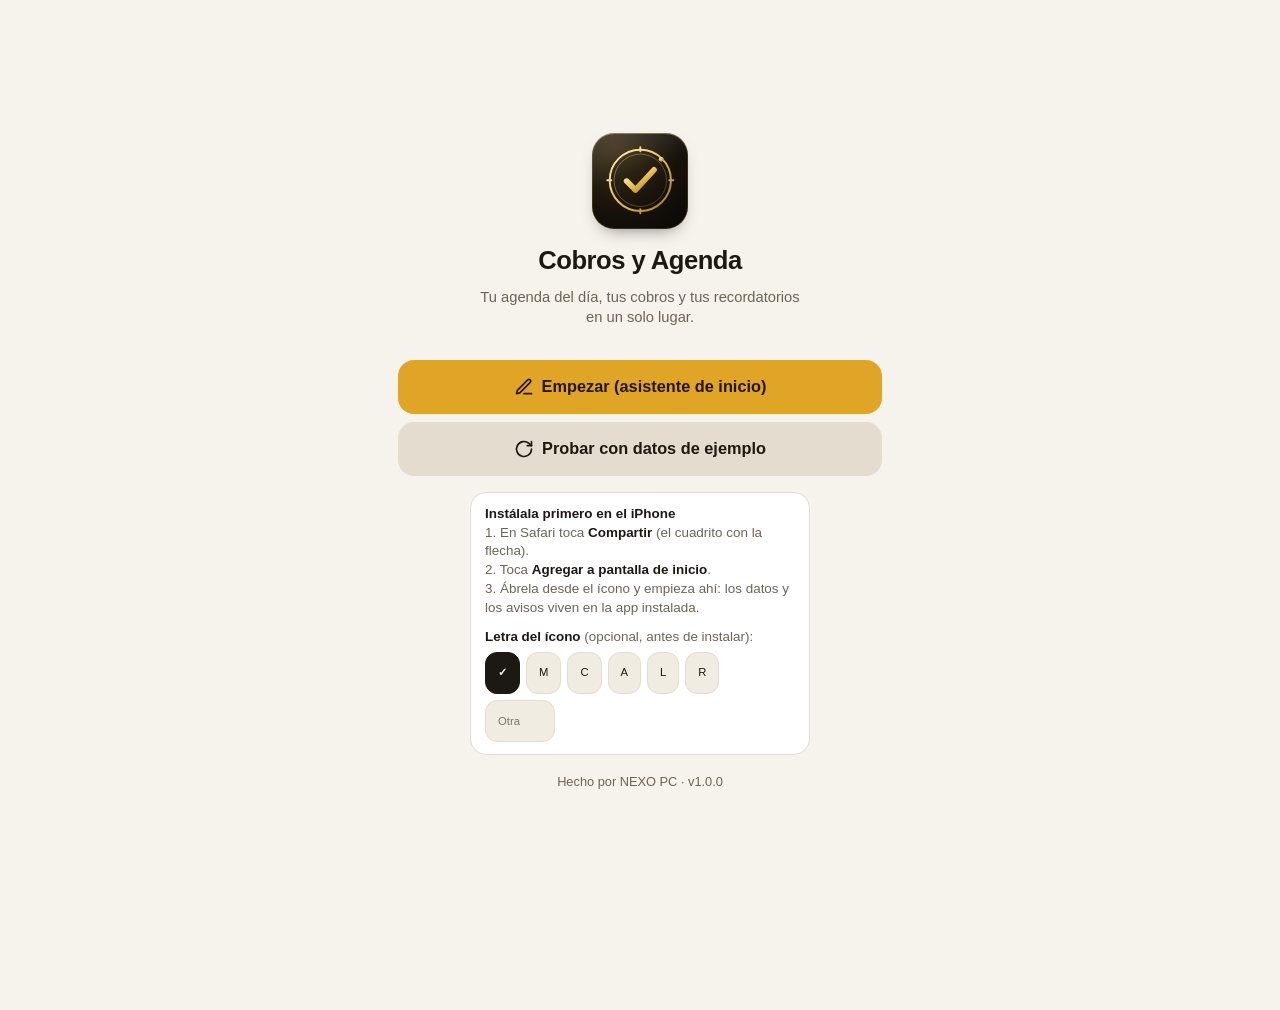
==== docs/cobros/index.html @ 7c73550b "App de cobros y agenda 1.0.0 (fase 5): agenda con cita rápida, préstamos, reportes y servidor de avi" ====
<!doctype html>
<html lang="es-CO" class="auto">
<head>
<meta charset="utf-8">
<meta name="viewport" content="width=device-width,initial-scale=1,viewport-fit=cover">
<meta name="theme-color" content="#0F0D0A">
<meta name="apple-mobile-web-app-capable" content="yes">
<meta name="mobile-web-app-capable" content="yes">
<meta name="apple-mobile-web-app-status-bar-style" content="black-translucent">
<meta name="apple-mobile-web-app-title" content="Cobros">
<link rel="manifest" href="manifest.webmanifest">
<link rel="apple-touch-icon" id="touchicon" href="icons/apple-180.png">
<link rel="icon" href="icons/icon-192.png" type="image/png">
<title>Cobros y Agenda</title>
<style>
:root{
  --bg:#0F0D0A;--card:#1B1813;--card2:#26221B;--line:#352F25;--ink:#F5EFE2;--sub:#B3AA96;--gold2:#F1D58E;
  --hero1:#3A2E15;--hero2:#1B1813;--herob:#4A3B1C;--tabbg:rgba(20,18,14,.97);--dim:rgba(0,0,0,.6);
  --okt:#5FD08E;--badt:#FF8A80;--hoyt:#FFA463;
  --compra:#E0A526;--venta:#22A55B;--presta:#3B7BF6;--cobra:#14B8A6;--enviar:#8B5CF6;--recor:#EC4899;--mal:#EF4444;--hoy:#F97316;--ver:#3A342B;--vert:#F5EFE2;
  --fs:16px;
}
.light{--bg:#F6F3EC;--card:#FFFFFF;--card2:#F1ECE1;--line:#E4DDCF;--ink:#1C1912;--sub:#6B6456;--gold2:#8A6410;
  --hero1:#FBEFD0;--hero2:#FFFFFF;--herob:#EBD9A8;--tabbg:rgba(255,255,255,.97);--dim:rgba(0,0,0,.4);
  --okt:#167A3F;--badt:#C62828;--hoyt:#C2410C;--ver:#E4DDCF;--vert:#1C1912}
@media (prefers-color-scheme:light){.auto{--bg:#F6F3EC;--card:#FFFFFF;--card2:#F1ECE1;--line:#E4DDCF;--ink:#1C1912;--sub:#6B6456;--gold2:#8A6410;
  --hero1:#FBEFD0;--hero2:#FFFFFF;--herob:#EBD9A8;--tabbg:rgba(255,255,255,.97);--dim:rgba(0,0,0,.4);
  --okt:#167A3F;--badt:#C62828;--hoyt:#C2410C;--ver:#E4DDCF;--vert:#1C1912}}
.grande{--fs:18.5px}
*{box-sizing:border-box;margin:0;padding:0;-webkit-tap-highlight-color:transparent}
html,body{background:var(--bg);color:var(--ink)}
body{font:var(--fs)/1.4 -apple-system,BlinkMacSystemFont,"SF Pro Text","Segoe UI",Roboto,sans-serif;-webkit-font-smoothing:antialiased;overscroll-behavior-y:none}
button{font:inherit;color:inherit;background:none;border:0;cursor:pointer}
input,select,textarea{font:inherit;font-size:max(16px,1em);color:var(--ink)}
#app{max-width:560px;margin:0 auto;padding:calc(env(safe-area-inset-top) + 10px) 14px calc(env(safe-area-inset-bottom) + 100px);min-height:100vh}
.top{display:flex;justify-content:space-between;align-items:center;margin:4px 0 12px;gap:8px;min-height:44px}
.top h1{font-size:1.45em;letter-spacing:-.02em}
.iconbtn{width:44px;height:44px;border-radius:50%;background:var(--card2);display:grid;place-items:center;flex:none}
.card{background:var(--card);border:1px solid var(--line);border-radius:18px;padding:13px;margin-bottom:10px}
.hero{background:linear-gradient(140deg,var(--hero1),var(--hero2) 70%);border-color:var(--herob)}
.lbl{font-size:.68em;color:var(--sub);text-transform:uppercase;letter-spacing:.06em;font-weight:600}
.big{font-size:1.75em;font-weight:750;letter-spacing:-.02em;color:var(--gold2)}
.mid{font-size:1.08em;font-weight:650}
.row{display:flex;justify-content:space-between;align-items:center;gap:8px}
.sub{color:var(--sub);font-size:.8em}
.ok{color:var(--okt)}.bad{color:var(--badt)}.hoyc{color:var(--hoyt)}
.chip{font-size:.68em;padding:3px 9px;border-radius:99px;white-space:nowrap;font-weight:650}
.c-ok{background:rgba(34,165,91,.18);color:var(--okt)}.c-mal{background:rgba(239,68,68,.18);color:var(--badt)}
.c-hoy{background:rgba(249,115,22,.18);color:var(--hoyt)}.c-gold{background:rgba(224,165,38,.2);color:var(--gold2)}.c-gris{background:var(--card2);color:var(--sub)}
.k2{display:grid;grid-template-columns:1fr 1fr;gap:7px;margin-top:10px}
.k2>div{background:rgba(0,0,0,.18);border-radius:12px;padding:8px 9px}
.light .k2>div{background:rgba(0,0,0,.04)}
.k2 .v{font-size:.92em;font-weight:650;margin-top:1px}
.sec{font-size:.85em;font-weight:700;margin:14px 2px 7px;display:flex;justify-content:space-between;align-items:center}
.pp{display:flex;align-items:center;gap:10px;padding:9px 0;border-top:1px solid var(--line);width:100%;text-align:left}
.pp:first-child{border-top:0}
.ini{width:36px;height:36px;border-radius:50%;background:var(--card2);display:grid;place-items:center;font-size:.78em;font-weight:700;flex:none}
.pp .t{flex:1;min-width:0}.pp .t b{display:block;font-size:.92em;overflow:hidden;text-overflow:ellipsis;white-space:nowrap}
svg.i{width:20px;height:20px;fill:none;stroke:currentColor;stroke-width:2.3;stroke-linecap:round;stroke-linejoin:round;flex:none}
.act{display:flex;align-items:center;justify-content:center;gap:7px;border-radius:14px;font-weight:700;padding:11px 10px;color:#fff;min-height:44px}
.a-compra{background:var(--compra);color:#231600}.a-venta{background:var(--venta)}.a-presta{background:var(--presta)}
.a-cobra{background:var(--cobra);color:#042420}.a-enviar{background:var(--enviar)}.a-recor{background:var(--recor)}
.a-mal{background:var(--mal)}.a-ver{background:var(--ver);color:var(--vert)}
.acts{display:grid;grid-template-columns:1fr 1fr;gap:9px;margin:2px 0 10px}
.acts .act{flex-direction:column;padding:14px 6px;gap:6px;font-size:.92em}
.acts .act svg.i{width:28px;height:28px}
.mini{font-size:.76em;padding:7px 10px;border-radius:11px;min-height:36px}
.bigbtn{display:flex;width:100%;align-items:center;justify-content:center;gap:8px;border-radius:16px;font-weight:750;font-size:1.02em;padding:15px;margin-top:8px;min-height:54px}
.tabs{position:fixed;left:0;right:0;bottom:0;background:var(--tabbg);border-top:1px solid var(--line);display:flex;justify-content:space-around;align-items:flex-start;padding:8px 6px calc(env(safe-area-inset-bottom) + 6px);z-index:20;backdrop-filter:blur(12px);-webkit-backdrop-filter:blur(12px)}
.tabs button{display:flex;flex-direction:column;align-items:center;gap:2px;font-size:.66em;color:var(--sub);width:64px;min-height:44px}
.tabs button.on{color:var(--gold2);font-weight:700}
.tabs .plus{width:56px;height:56px;margin-top:-24px;border-radius:50%;background:var(--ink);color:var(--bg);justify-content:center;box-shadow:0 6px 18px rgba(0,0,0,.45)}
.tabs .plus svg.i{width:28px;height:28px}
.bubble{position:fixed;right:0;bottom:calc(env(safe-area-inset-bottom) + 112px);background:var(--recor);color:#fff;border-radius:14px 0 0 14px;padding:11px 8px 11px 10px;z-index:19;box-shadow:-4px 4px 14px rgba(0,0,0,.35)}
.bubble em{position:absolute;top:-7px;left:-7px;background:#fff;color:#9D174D;font-style:normal;font-size:11px;font-weight:800;min-width:20px;height:20px;border-radius:10px;display:grid;place-items:center;padding:0 4px}
.float{position:fixed;right:10px;left:10px;max-width:420px;margin-left:auto;top:calc(env(safe-area-inset-top) + 70px);max-height:70vh;overflow:auto;background:#2A1322;color:#FCE7F3;border:1px solid #6B2350;border-radius:18px;padding:13px;z-index:41;box-shadow:0 14px 30px rgba(0,0,0,.5)}
.rm{background:rgba(255,255,255,.07);border-radius:11px;padding:9px;margin-top:7px;font-size:.88em;display:flex;gap:10px;align-items:flex-start}
.rm small{display:block;color:#F3A9CF;font-size:.8em;margin-top:2px}
.rm input{width:22px;height:22px;accent-color:var(--recor);flex:none;margin-top:1px}
.dim{position:fixed;inset:0;background:var(--dim);z-index:40}
.sheet{position:fixed;left:0;right:0;bottom:0;max-height:92vh;overflow:auto;background:var(--bg);border-radius:24px 24px 0 0;padding:10px 16px calc(env(safe-area-inset-bottom) + 18px);z-index:42;border-top:1px solid var(--line);max-width:560px;margin:0 auto;-webkit-overflow-scrolling:touch}
.grab{width:42px;height:5px;border-radius:3px;background:var(--line);margin:0 auto 10px}
.sheet h2{font-size:1.25em;margin:2px 0 12px;display:flex;align-items:center;gap:8px}
.field{display:block;background:var(--card2);border:1.5px solid var(--line);border-radius:13px;padding:7px 11px;margin-bottom:8px}
.field:focus-within{border-color:var(--gold2)}
.field span{display:block;font-size:.7em;color:var(--sub);text-transform:uppercase;letter-spacing:.05em;font-weight:600}
.field input,.field select,.field textarea{width:100%;background:none;border:0;outline:none;font-size:max(16px,1.05em);font-weight:600;padding:3px 0;min-height:32px}
.field textarea{min-height:60px;font-weight:500;resize:vertical}
.f2{display:grid;grid-template-columns:1fr 1fr;gap:8px}
.seg{display:flex;flex-wrap:wrap;gap:6px;margin-bottom:9px}
.seg button{flex:1 0 auto;text-align:center;padding:9px 10px;font-size:.84em;border-radius:11px;background:var(--card2);color:var(--sub);min-height:42px;border:1.5px solid var(--line)}
.seg button.on{background:var(--ink);color:var(--bg);font-weight:700;border-color:var(--ink)}
.step{display:flex;align-items:center;gap:8px;font-weight:700;margin-bottom:9px}
.step em{font-style:normal;width:24px;height:24px;border-radius:50%;background:var(--presta);color:#fff;display:grid;place-items:center;font-size:.75em}
.sum{display:grid;grid-template-columns:1fr 1fr;gap:6px;background:rgba(34,165,91,.12);border-radius:13px;padding:10px;margin-top:4px}
.adj{display:flex;gap:6px}.adj button{background:var(--card2);border:1.5px solid var(--line);border-radius:10px;padding:6px 10px;font-weight:700;font-size:.85em;min-height:38px}
.cal{display:grid;grid-template-columns:repeat(7,1fr);gap:4px;margin-top:8px}
.cal span,.cal button{aspect-ratio:1;border-radius:8px;display:grid;place-items:center;font-size:.72em;font-weight:650;background:var(--card2);color:var(--sub)}
.cal .h{background:none;aspect-ratio:auto;font-size:.65em}
.cal .p{background:var(--venta);color:#fff}.cal .t{background:var(--hoy);color:#2A1000}.cal .n{background:var(--mal);color:#fff}
.cal .ab{background:linear-gradient(180deg,var(--venta) 55%,#7F1D1D 55%);color:#fff}
.cal .hy{outline:2px solid var(--ink);color:var(--ink)}
.cal .f{background:var(--card2);color:var(--ink);border:1.5px dashed var(--sub)}
.cal .x{opacity:.35}.cal .e{visibility:hidden}
.leg{display:flex;flex-wrap:wrap;gap:6px 11px;font-size:.66em;color:var(--sub);margin-top:9px}
.leg i{display:inline-block;width:10px;height:10px;border-radius:3px;margin-right:4px;vertical-align:-1px}
.q{display:flex;align-items:center;gap:10px;padding:9px 0;border-top:1px solid var(--line);font-size:.88em}
.q:first-child{border-top:0}
.q .bar{width:7px;height:32px;border-radius:3px;flex:none}
.bars{display:flex;align-items:flex-end;gap:6px;height:100px;margin-top:10px}
.bars>div{flex:1;display:flex;gap:2px;align-items:flex-end;height:100%}
.bars i{flex:1;border-radius:4px 4px 0 0;background:var(--venta);min-height:2px}
.bars i+i{background:var(--compra)}
.xl{display:flex;gap:6px;font-size:.62em;color:var(--sub);margin-top:4px}.xl span{flex:1;text-align:center}
.env{border-radius:14px;padding:11px;margin-bottom:8px}
.lg{display:flex;align-items:center;gap:12px;background:var(--card);border:1px solid var(--line);border-radius:14px;padding:10px;margin-bottom:8px}
.lg .act{width:48px;height:48px;padding:0;flex:none;border-radius:13px}
.lg b{display:block;font-size:.92em}
.empty{text-align:center;padding:22px 12px;color:var(--sub)}
.empty b{display:block;color:var(--ink);font-size:1.05em;margin-bottom:3px}
.list-btn{display:flex;align-items:center;gap:12px;width:100%;text-align:left;padding:13px 2px;border-top:1px solid var(--line)}
.list-btn:first-child{border-top:0}
.list-btn .t{flex:1}.list-btn .t b{display:block}
.toast{position:fixed;left:50%;bottom:calc(env(safe-area-inset-bottom) + 96px);transform:translateX(-50%) translateY(20px);background:var(--ink);color:var(--bg);padding:11px 16px;border-radius:13px;font-size:.88em;font-weight:600;opacity:0;transition:.25s;z-index:60;pointer-events:none;max-width:90vw;text-align:center}
.toast.show{opacity:1;transform:translateX(-50%) translateY(0)}
.banner{display:flex;gap:10px;align-items:center;background:rgba(224,165,38,.14);border:1px solid var(--herob);border-radius:14px;padding:10px 12px;margin-bottom:10px;font-size:.84em}
/* asistente */
.wz{padding-top:6px}
.wz .prog{height:8px;background:var(--line);border-radius:99px;overflow:hidden;margin:6px 0 14px}
.wz .prog i{display:block;height:100%;background:var(--compra);border-radius:99px;transition:width .3s}
.wz h2{font-size:1.35em;letter-spacing:-.02em}
.wq{background:var(--card);border:1px solid var(--line);border-radius:18px;padding:14px;margin-bottom:10px}
.wq>b{display:block}
.hint{color:var(--sub);font-size:.8em;margin-top:3px}
.chips{display:flex;flex-wrap:wrap;gap:8px;margin-top:10px}
.chips button{font-size:.92em;border:1.5px solid var(--line);background:var(--card2);border-radius:12px;padding:9px 13px;min-height:44px;text-align:left}
.chips button.on{background:var(--compra);border-color:var(--compra);color:#1E1400;font-weight:700}
.chips button small{font-size:.72em;font-weight:700;opacity:.75;margin-left:4px}
.tin{width:100%;background:var(--card2);border:1.5px solid var(--line);border-radius:12px;padding:10px 12px;margin-top:10px;min-height:46px;outline:none}
.tin:focus{border-color:var(--gold2)}
.ex{background:rgba(224,165,38,.12);border-radius:12px;padding:9px 11px;font-size:.8em;margin-top:9px}
.wznav{position:fixed;left:0;right:0;bottom:0;background:var(--tabbg);border-top:1px solid var(--line);padding:10px 16px calc(env(safe-area-inset-bottom) + 10px);z-index:20}
.wznav div{max-width:560px;margin:0 auto;display:grid;grid-template-columns:1fr 2fr;gap:10px}
.wznav button{border-radius:14px;min-height:52px;font-weight:750}
/* bloqueo */
.lock{min-height:100vh;display:flex;flex-direction:column;align-items:center;justify-content:center;padding:30px 24px;text-align:center}
.logo{width:80px;height:80px;border-radius:24px;background:linear-gradient(135deg,#F1D58E,#9C7426);display:grid;place-items:center;color:#2A1C00;font-weight:800;font-size:1.6em;margin-bottom:14px}
.dots{display:flex;gap:14px;margin:26px 0 22px}.dots i{width:14px;height:14px;border-radius:50%;border:1.6px solid var(--gold2)}.dots i.f{background:var(--gold2)}
.pad{display:grid;grid-template-columns:repeat(3,76px);gap:14px}
.pad button{height:76px;border-radius:50%;background:var(--card2);font-size:1.6em;font-weight:500}
.shake{animation:sh .35s}@keyframes sh{25%{transform:translateX(-8px)}75%{transform:translateX(8px)}}
@media print{body *{visibility:hidden}#print,#print *{visibility:visible}#print{position:absolute;left:0;top:0;width:100%;color:#000;background:#fff;padding:20px;font:12pt/1.4 -apple-system,sans-serif}#print table{width:100%;border-collapse:collapse}#print td,#print th{border-bottom:1px solid #ccc;padding:5px;text-align:left}}
#print{display:none}@media print{#print{display:block}}
/* ===== Cobros y Agenda: tokens nuevos ===== */
:root{--venta:#22A55B;--cobt:#5EEAD4;--citt:#F9A8D4;--tart:#F0ABFC;--entt:#93B4FB}
.light{--cobt:#0F766E;--citt:#BE185D;--tart:#A21CAF;--entt:#1D4ED8}
@media (prefers-color-scheme:light){.auto{--cobt:#0F766E;--citt:#BE185D;--tart:#A21CAF;--entt:#1D4ED8}}
svg.i{stroke-width:2}
.tile{color:#fff;box-shadow:inset 0 1px 0 rgba(255,255,255,.35),inset 0 -2px 4px rgba(0,0,0,.18),0 6px 12px -7px rgba(0,0,0,.55)}
.g-team{background:linear-gradient(150deg,#F9A8D4,#BE185D)}.g-phone{background:linear-gradient(150deg,#86EFAC,#15803D)}
.g-brief{background:linear-gradient(150deg,#FCD34D,#B45309)}.g-doc{background:linear-gradient(150deg,#93C5FD,#1D4ED8)}
.g-food{background:linear-gradient(150deg,#FDBA74,#C2410C)}.g-med{background:linear-gradient(150deg,#FDA4AF,#BE123C)}
.g-bank{background:linear-gradient(150deg,#A5B4FC,#4338CA)}.g-bill{background:linear-gradient(150deg,#FCA5A5,#B91C1C)}
.g-cake{background:linear-gradient(150deg,#F0ABFC,#A21CAF)}.g-coin{background:linear-gradient(150deg,#5EEAD4,#0F766E)}
.g-bell{background:linear-gradient(150deg,#F78FC4,#D02A7C)}.g-more{background:linear-gradient(150deg,#6B6253,#2A251D)}
.g-hand{background:linear-gradient(150deg,#93C5FD,#1D4ED8)}.g-gold{background:linear-gradient(150deg,#FFF1C2,#A8741A);color:#2A1A00}
.g-task{background:linear-gradient(150deg,#F0ABFC,#A21CAF)}.g-alert{background:linear-gradient(150deg,#FCA5A5,#B91C1C)}
.act{box-shadow:inset 0 1px 0 rgba(255,255,255,.25),0 8px 16px -11px rgba(0,0,0,.7)}
.a-presta{background:linear-gradient(160deg,#6EA0FF,#2459D8)}
.a-cobra{background:linear-gradient(160deg,#5EEAD4,#0E9384);color:#042420}
.a-enviar{background:linear-gradient(160deg,#A98BFA,#6D3FE0)}
.a-recor{background:linear-gradient(160deg,#F78FC4,#D02A7C)}
.a-ok{background:linear-gradient(160deg,#4ADE80,#15803D);color:#fff}
.acts .act svg.i{width:30px;height:30px}
/* pestañas */
.tabs svg.i{width:23px;height:23px}
.tabs button.on::after{content:"";width:4px;height:4px;border-radius:50%;background:var(--compra);margin-top:1px}
.tabs .plus{background:linear-gradient(150deg,#FFF1C2,#E9B949 45%,#A8741A);color:#2A1A00;box-shadow:0 0 0 4px var(--bg),0 0 0 5px rgba(241,199,91,.35),0 10px 22px -6px rgba(233,185,73,.55)}
.tabs .plus svg.i{stroke-width:2.6}
.tabs .plus::after{display:none}
/* logo */
.appi{position:relative;display:grid;place-items:center;overflow:hidden;flex:none;border-radius:23%;background:radial-gradient(120% 120% at 25% 15%,#3D3018 0%,#16120B 55%,#070605 100%);box-shadow:inset 0 1px 0 rgba(255,236,180,.25),inset 0 0 0 1px rgba(241,199,91,.18),0 8px 18px -10px rgba(0,0,0,.6)}
.appi::before{content:"";position:absolute;inset:0;background:linear-gradient(160deg,rgba(255,255,255,.14),rgba(255,255,255,0) 42%)}
.appi svg{width:84%;height:84%;position:relative}
.appi.av{width:44px;height:44px;border-radius:13px}
.appi.xl{width:96px;height:96px;margin-bottom:14px}
/* tarjetas por tipo */
.types{display:grid;grid-template-columns:1fr 1fr;gap:9px;margin-bottom:10px}
.ty{text-align:left;border-radius:18px;padding:11px;border:1.5px solid var(--line);background:linear-gradient(180deg,rgba(255,255,255,.035),rgba(255,255,255,0)),var(--card);display:flex;flex-direction:column;gap:1px;min-height:98px}
.ty .t{display:flex;align-items:center;gap:8px;font-size:.8em;font-weight:700}
.ty .t svg.i{width:32px;height:32px;padding:7px;border-radius:10px}
.ty .n{font-size:1.6em;font-weight:780;line-height:1.15;margin-top:4px;font-variant-numeric:tabular-nums}
.ty .d{font-size:.72em;color:var(--sub);white-space:nowrap;overflow:hidden;text-overflow:ellipsis;max-width:100%}
.ty.cob{border-color:rgba(20,184,166,.45)}.ty.cob .t{color:var(--cobt)}
.ty.cit{border-color:rgba(236,72,153,.45)}.ty.cit .t{color:var(--citt)}
.ty.tar{border-color:rgba(217,70,239,.4)}.ty.tar .t{color:var(--tart)}
.ty.ent{border-color:rgba(59,123,246,.45)}.ty.ent .t{color:var(--entt)}
.ty.on{outline:2.5px solid var(--compra);outline-offset:1px}
.quick2{display:grid;grid-template-columns:1fr 1fr;gap:9px;margin-bottom:4px}
.quick2 .act{padding:13px 10px}
/* filas de agenda */
.ev{display:flex;gap:10px;align-items:center;padding:9px 0;border-top:1px solid var(--line);width:100%}
.ev:first-child{border-top:0}
.ev .h{width:52px;font-size:.72em;color:var(--sub);font-variant-numeric:tabular-nums;flex:none;line-height:1.2}
.ev svg.tl{width:34px;height:34px;padding:7px;border-radius:11px}
.ev .x{flex:1;min-width:0;text-align:left;min-height:40px}
.ev .x b{display:block;font-size:.92em;white-space:nowrap;overflow:hidden;text-overflow:ellipsis}
.ev .x .sub{display:block;white-space:nowrap;overflow:hidden;text-overflow:ellipsis}
.ev.done .x b{text-decoration:line-through;opacity:.5}.ev.done svg.tl{opacity:.45}
.ck{width:32px;height:32px;border-radius:50%;border:2px solid var(--line);display:grid;place-items:center;flex:none;color:#fff;font-weight:800}
.ck.on{background:var(--venta);border-color:var(--venta)}
.sec span,.sec .sub{font-weight:500}
/* semana */
.wd{display:flex;gap:10px;padding:10px 0;border-top:1px solid var(--line);width:100%;text-align:left}
.wd:first-child{border-top:0}
.wd .dd{width:36px;text-align:center;flex:none}
.wd .dd b{display:block;font-size:1.15em}.wd .dd small{font-size:.62em;color:var(--sub);text-transform:uppercase;font-weight:700}
.wd.today .dd b,.wd.today .dd small{color:var(--hoyt)}
.wd .es{flex:1;min-width:0;display:flex;flex-wrap:wrap;gap:5px;align-content:flex-start}
.pill{display:inline-flex;align-items:center;gap:4px;font-size:.68em;padding:4px 8px;border-radius:9px;font-weight:650;max-width:100%;white-space:nowrap;overflow:hidden;text-overflow:ellipsis}
.pill svg.pi{width:13px;height:13px;fill:none;stroke:currentColor;stroke-width:2;stroke-linecap:round;stroke-linejoin:round;flex:none}
.p-cob{background:rgba(20,184,166,.16);color:var(--cobt)}.p-rec{background:rgba(236,72,153,.15);color:var(--citt)}.p-tar{background:rgba(217,70,239,.14);color:var(--tart)}
.p-ent{background:rgba(59,123,246,.16);color:var(--entt)}.p-mal{background:rgba(239,68,68,.16);color:var(--badt)}.p-gr{background:var(--card2);color:var(--sub)}
.pill.dn{opacity:.5;text-decoration:line-through}
/* mes */
.mon{display:grid;grid-template-columns:repeat(7,1fr);gap:4px;text-align:center}
.mon .wh{color:var(--sub);font-size:.62em;font-weight:700;padding-bottom:2px}
.md{aspect-ratio:1;border-radius:11px;display:flex;flex-direction:column;align-items:center;justify-content:center;gap:3px;background:var(--card);font-size:.78em;font-weight:600}
.md.fe{color:var(--badt)}.md.t{outline:2px solid var(--hoy)}.md.s{background:var(--ink);color:var(--bg)}
.mdots{display:flex;gap:2px;height:5px}.mdots i{width:5px;height:5px;border-radius:50%}
.dc{background:var(--cobra)}.dr{background:var(--recor)}.dt{background:#C026D3}.de{background:var(--presta)}.dm{background:var(--mal)}
.navrow{display:flex;align-items:center;justify-content:space-between;margin:-2px 0 10px}
.navrow b{font-size:1em}
/* cita rápida */
.badge3{display:inline-flex;align-items:center;gap:4px;font-size:.7em;font-weight:750;color:#1B1300;background:linear-gradient(150deg,#FFF1C2,#E9B949);border-radius:99px;padding:4px 10px}
.badge3 svg.i{width:12px;height:12px;stroke:none}
.qlab{font-size:.7em;font-weight:750;color:var(--sub);text-transform:uppercase;letter-spacing:.06em;margin:14px 2px 7px;display:flex;justify-content:space-between}
.qlab em{font-style:normal;color:var(--gold2);text-transform:none;letter-spacing:0}
.qg{display:grid;grid-template-columns:repeat(4,1fr);gap:6px}
.qt{display:flex;flex-direction:column;align-items:center;gap:4px;font-size:.7em;font-weight:600;position:relative;border-radius:15px;padding:7px 0 6px;min-height:72px}
.qt svg.i{width:42px;height:42px;padding:9px;border-radius:13px}
.qt.on{background:rgba(224,165,38,.14);outline:2px solid var(--compra)}
.qt.on::after{content:"✓";position:absolute;top:2px;right:6px;width:17px;height:17px;border-radius:50%;background:var(--compra);color:#1B1300;font-size:.8em;font-weight:900;display:grid;place-items:center}
.chs{display:flex;flex-wrap:wrap;gap:6px}
.ch{font-size:.84em;padding:9px 12px;border-radius:12px;background:var(--card2);border:1.5px solid var(--line);min-height:42px;font-variant-numeric:tabular-nums;color:var(--ink)}
.ch.on{background:var(--ink);color:var(--bg);font-weight:750;border-color:var(--ink)}
.pick{position:relative;overflow:hidden;display:inline-flex;align-items:center;gap:5px}.pick input{position:absolute;inset:0;width:100%;height:100%;opacity:.011;font-size:16px;border:0}
.fav{display:flex;gap:7px;overflow-x:auto;padding-bottom:2px;-webkit-overflow-scrolling:touch}
.fv{display:flex;align-items:center;gap:8px;background:var(--card);border:1.5px solid var(--line);border-radius:14px;padding:6px 11px 6px 6px;font-size:.8em;white-space:nowrap;flex:none;text-align:left}
.fv svg.i{width:30px;height:30px;padding:6px;border-radius:9px}
.fv small{display:block;color:var(--sub);font-size:.85em}
.opt{display:flex;align-items:center;gap:9px;background:var(--card2);border:1.5px solid var(--line);border-radius:13px;padding:4px 12px;margin-top:12px}
.opt svg.i{color:var(--gold2)}
.opt input{flex:1;background:none;border:0;outline:none;min-height:42px;font-size:16px;color:var(--ink)}
.morebtn{display:block;width:100%;text-align:left;font-size:.8em;color:var(--sub);padding:12px 2px 8px;min-height:40px}
.morebtn b{color:var(--ink)}
.savebtn{display:block;width:100%;margin-top:12px;border-radius:16px;padding:13px;text-align:center;font-weight:780;font-size:1.02em;color:#fff;background:linear-gradient(160deg,#F78FC4,#D02A7C);box-shadow:inset 0 1px 0 rgba(255,255,255,.3),0 10px 18px -10px rgba(208,42,124,.8)}
.savebtn small{display:block;font-weight:500;font-size:.74em;opacity:.92;margin-top:1px}
.savebtn.off{filter:saturate(.35);opacity:.8}
/* reportes */
.donut{display:flex;gap:16px;align-items:center;margin-top:10px}
.donut svg{width:118px;height:118px;flex:none}
.lgd{display:flex;flex-direction:column;gap:8px;font-size:.82em}
.lgd span{display:flex;gap:7px;align-items:center}.lgd i{width:11px;height:11px;border-radius:3px;flex:none}
.toast button{margin-left:10px;color:var(--compra);font-weight:800;text-decoration:underline}
.toast.undo{pointer-events:auto}
.inst{background:var(--card);border:1px solid var(--line);border-radius:16px;padding:12px 14px;margin-top:16px;font-size:.84em;color:var(--sub);text-align:left;max-width:340px}
.inst b{color:var(--ink)}
</style>
</head>
<body>
<div id="app"></div>
<div id="layer"></div>
<div id="print"></div>
<div class="toast" id="toast"></div>
<svg width="0" height="0" style="position:absolute" aria-hidden="true">
 <defs>
  <linearGradient id="gold" x1="0" y1="0" x2="1" y2="1"><stop offset="0" stop-color="#FFF1C2"/><stop offset=".45" stop-color="#F1C75B"/><stop offset="1" stop-color="#A8741A"/></linearGradient>
 </defs>
 <symbol id="cal" viewBox="0 0 24 24"><rect x="3" y="5" width="18" height="16" rx="4" fill="currentColor" fill-opacity=".26" stroke="none"/><path d="M3 10h18" /><rect x="3" y="5" width="18" height="16" rx="4"/><path d="M8 3v4M16 3v4"/><circle cx="8" cy="14.5" r=".9" fill="currentColor"/><circle cx="12" cy="14.5" r=".9" fill="currentColor"/><circle cx="16" cy="14.5" r=".9" fill="currentColor"/><circle cx="8" cy="18" r=".9" fill="currentColor"/></symbol>
 <symbol id="cita" viewBox="0 0 24 24"><rect x="3" y="5" width="15" height="15" rx="4" fill="currentColor" fill-opacity=".26" stroke="none"/><path d="M3 9.5h15M7.5 3v4M13.5 3v4"/><path d="M18 20H7a4 4 0 01-4-4V9a4 4 0 014-4h7a4 4 0 014 4v2"/><circle cx="17.5" cy="17.5" r="4" fill="currentColor" fill-opacity=".26" stroke="none"/><circle cx="17.5" cy="17.5" r="4"/><path d="M17.5 15.8v1.9l1.2.8"/></symbol>
 <symbol id="home" viewBox="0 0 24 24"><path d="M4 10.5L12 4l8 6.5V19a2 2 0 01-2 2H6a2 2 0 01-2-2z" fill="currentColor" fill-opacity=".26" stroke="none"/><path d="M4 10.5L12 4l8 6.5V19a2 2 0 01-2 2H6a2 2 0 01-2-2z"/><path d="M10 21v-5a2 2 0 014 0v5"/></symbol>
 <symbol id="plus" viewBox="0 0 24 24"><path d="M12 5v14M5 12h14"/></symbol>
 <symbol id="hand" viewBox="0 0 24 24"><circle cx="15" cy="6.5" r="3.5" fill="currentColor" fill-opacity=".26" stroke="none"/><circle cx="15" cy="6.5" r="3.5"/><path d="M15 5.2v2.6"/><path d="M2.5 13.5h3.5l3 2h5.5a1.8 1.8 0 000-3.6H11" /><path d="M6 20.5v-7M6 19h8.5l6-4.2a1.7 1.7 0 00-2-2.7L14.5 14" /><path d="M2.5 20.5V13" /></symbol>
 <symbol id="coin" viewBox="0 0 24 24"><ellipse cx="12" cy="7" rx="7.5" ry="3" fill="currentColor" fill-opacity=".26" stroke="none"/><ellipse cx="12" cy="7" rx="7.5" ry="3"/><path d="M4.5 7v5c0 1.7 3.4 3 7.5 3s7.5-1.3 7.5-3V7"/><path d="M4.5 12v5c0 1.7 3.4 3 7.5 3s7.5-1.3 7.5-3v-5"/></symbol>
 <symbol id="bell" viewBox="0 0 24 24"><path d="M6 16.5V11a6 6 0 1112 0v5.5l1.5 1.5h-15z" fill="currentColor" fill-opacity=".26" stroke="none"/><path d="M6 16.5V11a6 6 0 1112 0v5.5l1.5 1.5h-15z"/><path d="M10 21h4"/><path d="M19.5 3.5l.6 1.4 1.4.6-1.4.6-.6 1.4-.6-1.4-1.4-.6 1.4-.6z" fill="currentColor" stroke="none"/></symbol>
 <symbol id="task" viewBox="0 0 24 24"><rect x="4" y="3" width="16" height="18" rx="4" fill="currentColor" fill-opacity=".26" stroke="none"/><rect x="4" y="3" width="16" height="18" rx="4"/><path d="M8 9l1.5 1.5L12 8M8 15l1.5 1.5L12 14M14.5 9.5H16M14.5 15.5H16"/></symbol>
 <symbol id="chart" viewBox="0 0 24 24"><path d="M12 3a9 9 0 019 9h-9z" fill="currentColor" fill-opacity=".26" stroke="none"/><path d="M12 3a9 9 0 019 9h-9z"/><path d="M10 5.2A7.5 7.5 0 1018.8 14H10z"/></symbol>
 <symbol id="list" viewBox="0 0 24 24"><rect x="3" y="4" width="18" height="7" rx="3" fill="currentColor" fill-opacity=".26" stroke="none"/><rect x="3" y="4" width="18" height="7" rx="3"/><rect x="3" y="14" width="18" height="7" rx="3"/><circle cx="7" cy="7.5" r="1" fill="currentColor"/><circle cx="7" cy="17.5" r="1" fill="currentColor"/><path d="M10.5 7.5h6M10.5 17.5h6"/></symbol>
 <symbol id="send" viewBox="0 0 24 24"><path d="M3.5 11.2L20 4l-6.8 16.5-2.6-6.9z" fill="currentColor" fill-opacity=".26" stroke="none"/><path d="M3.5 11.2L20 4l-6.8 16.5-2.6-6.9z"/><path d="M10.6 13.6L20 4"/></symbol>
 <symbol id="check" viewBox="0 0 24 24"><circle cx="12" cy="12" r="9" fill="currentColor" fill-opacity=".26" stroke="none"/><path d="M7.5 12.3l3 3 6-6.6"/></symbol>
 <symbol id="team" viewBox="0 0 24 24"><circle cx="9" cy="8" r="3.2" fill="currentColor" fill-opacity=".26" stroke="none"/><circle cx="9" cy="8" r="3.2"/><path d="M3 19.5a6 6 0 0112 0z" fill="currentColor" fill-opacity=".26" stroke="none"/><path d="M3 19.5a6 6 0 0112 0"/><circle cx="17" cy="9" r="2.4"/><path d="M16.5 14a5 5 0 014.5 5"/></symbol>
 <symbol id="phone" viewBox="0 0 24 24"><path d="M5 3.5h3.5l1.8 4.5-2.3 1.4a11 11 0 005.6 5.6l1.4-2.3 4.5 1.8V18a2.5 2.5 0 01-2.7 2.5A16 16 0 012.5 6.2 2.5 2.5 0 015 3.5z" fill="currentColor" fill-opacity=".26" stroke="none"/><path d="M5 3.5h3.5l1.8 4.5-2.3 1.4a11 11 0 005.6 5.6l1.4-2.3 4.5 1.8V18a2.5 2.5 0 01-2.7 2.5A16 16 0 012.5 6.2 2.5 2.5 0 015 3.5z"/></symbol>
 <symbol id="brief" viewBox="0 0 24 24"><rect x="3" y="7" width="18" height="13" rx="3" fill="currentColor" fill-opacity=".26" stroke="none"/><rect x="3" y="7" width="18" height="13" rx="3"/><path d="M9 7V5.5A1.5 1.5 0 0110.5 4h3A1.5 1.5 0 0115 5.5V7M3 12.5h18M11 12.5v2h2v-2"/></symbol>
 <symbol id="doc" viewBox="0 0 24 24"><path d="M6 3h8l5 5v11a2 2 0 01-2 2H6a2 2 0 01-2-2V5a2 2 0 012-2z" fill="currentColor" fill-opacity=".26" stroke="none"/><path d="M6 3h8l5 5v11a2 2 0 01-2 2H6a2 2 0 01-2-2V5a2 2 0 012-2z"/><path d="M14 3v5h5M8 13h8M8 17h5"/></symbol>
 <symbol id="food" viewBox="0 0 24 24"><path d="M4 12h16a8 8 0 01-16 0z" fill="currentColor" fill-opacity=".26" stroke="none"/><path d="M4 12h16a8 8 0 01-16 0zM3 20h18"/><path d="M9 8c0-1.5 1.5-1.5 1.5-3M13.5 8c0-1.5 1.5-1.5 1.5-3"/></symbol>
 <symbol id="med" viewBox="0 0 24 24"><path d="M12 20.5s-8-4.6-8-10.4A4.4 4.4 0 0112 7.6a4.4 4.4 0 018 2.5c0 5.8-8 10.4-8 10.4z" fill="currentColor" fill-opacity=".26" stroke="none"/><path d="M12 20.5s-8-4.6-8-10.4A4.4 4.4 0 0112 7.6a4.4 4.4 0 018 2.5c0 5.8-8 10.4-8 10.4z"/><path d="M12 10.5v5M9.5 13h5"/></symbol>
 <symbol id="bank" viewBox="0 0 24 24"><path d="M3 9.5L12 4l9 5.5z" fill="currentColor" fill-opacity=".26" stroke="none"/><path d="M3 9.5L12 4l9 5.5zM5 9.5v8M9.7 9.5v8M14.3 9.5v8M19 9.5v8M3 20.5h18"/></symbol>
 <symbol id="bill" viewBox="0 0 24 24"><path d="M5 3h14v18l-2.3-1.5L14.3 21 12 19.5 9.7 21l-2.4-1.5L5 21z" fill="currentColor" fill-opacity=".26" stroke="none"/><path d="M5 3h14v18l-2.3-1.5L14.3 21 12 19.5 9.7 21l-2.4-1.5L5 21zM9 8h6M9 12h6M9 16h3"/></symbol>
 <symbol id="cake" viewBox="0 0 24 24"><rect x="4" y="11" width="16" height="9" rx="2.5" fill="currentColor" fill-opacity=".26" stroke="none"/><rect x="4" y="11" width="16" height="9" rx="2.5"/><path d="M4 15c2 1.3 4 1.3 5.3 0s4-1.3 5.4 0 4 1.3 5.3 0M8 11V8M12 11V8M16 11V8"/><path d="M8 5.5l.01.01M12 5.5l.01.01M16 5.5l.01.01" stroke-width="2.6"/></symbol>
 <symbol id="alert" viewBox="0 0 24 24"><path d="M12 3.5l9.5 16.5h-19z" fill="currentColor" fill-opacity=".26" stroke="none"/><path d="M12 3.5l9.5 16.5h-19zM12 10v4.5M12 17.3v.1"/></symbol>
 <symbol id="mic" viewBox="0 0 24 24"><rect x="9" y="3" width="6" height="11" rx="3" fill="currentColor" fill-opacity=".26" stroke="none"/><rect x="9" y="3" width="6" height="11" rx="3"/><path d="M5.5 11a6.5 6.5 0 0013 0M12 17.5V21"/></symbol>
 <symbol id="bolt" viewBox="0 0 24 24"><path d="M13 2.5L4.5 13.5H11l-1 8 8.5-11H12z" fill="currentColor" stroke="none"/></symbol>
 <symbol id="dots" viewBox="0 0 24 24"><circle cx="5.5" cy="12" r="1.6" fill="currentColor"/><circle cx="12" cy="12" r="1.6" fill="currentColor"/><circle cx="18.5" cy="12" r="1.6" fill="currentColor"/></symbol>

 <symbol id="presta" viewBox="0 0 24 24"><circle cx="15" cy="6.5" r="3.5" fill="currentColor" fill-opacity=".26" stroke="none"/><circle cx="15" cy="6.5" r="3.5"/><path d="M15 5.2v2.6"/><path d="M2.5 13.5h3.5l3 2h5.5a1.8 1.8 0 000-3.6H11" /><path d="M6 20.5v-7M6 19h8.5l6-4.2a1.7 1.7 0 00-2-2.7L14.5 14" /><path d="M2.5 20.5V13" /></symbol>
 <symbol id="cobra" viewBox="0 0 24 24"><ellipse cx="12" cy="7" rx="7.5" ry="3" fill="currentColor" fill-opacity=".26" stroke="none"/><ellipse cx="12" cy="7" rx="7.5" ry="3"/><path d="M4.5 7v5c0 1.7 3.4 3 7.5 3s7.5-1.3 7.5-3V7"/><path d="M4.5 12v5c0 1.7 3.4 3 7.5 3s7.5-1.3 7.5-3v-5"/></symbol>
 <symbol id="enviar" viewBox="0 0 24 24"><path d="M3.5 11.2L20 4l-6.8 16.5-2.6-6.9z" fill="currentColor" fill-opacity=".26" stroke="none"/><path d="M3.5 11.2L20 4l-6.8 16.5-2.6-6.9z"/><path d="M10.6 13.6L20 4"/></symbol>
 <symbol id="ring" viewBox="0 0 100 100"><circle cx="50" cy="50" r="38" fill="none" stroke="url(#gold)" stroke-width="2.4"/><circle cx="50" cy="50" r="32.5" fill="none" stroke="url(#gold)" stroke-width=".8" stroke-opacity=".55"/><g stroke="url(#gold)" stroke-width="2.4" stroke-linecap="round"><path d="M50 9v5M91 50h-5M50 91v-5M9 50h5"/></g><circle cx="76" cy="24" r="3" fill="url(#gold)"/></symbol>
 <symbol id="chk" viewBox="0 0 100 100"><path d="M33 51l11 11 23-25" fill="none" stroke="url(#gold)" stroke-width="7" stroke-linecap="round" stroke-linejoin="round"/></symbol>
  <symbol id="editar" viewBox="0 0 24 24"><path d="M12 20h9"/><path d="M16.5 3.5a2.1 2.1 0 0 1 3 3L7 19l-4 1 1-4z"/></symbol>
  <symbol id="caja" viewBox="0 0 24 24"><rect x="3" y="7" width="18" height="13" rx="2"/><path d="M8 7V4h8v3"/><path d="M3 12h18"/></symbol>
  <symbol id="face" viewBox="0 0 24 24"><path d="M4 8V5a1 1 0 0 1 1-1h3M16 4h3a1 1 0 0 1 1 1v3M20 16v3a1 1 0 0 1-1 1h-3M8 20H5a1 1 0 0 1-1-1v-3"/><path d="M9 9v1M15 9v1M12 9v4h-1"/><path d="M9 16c1.5 1.2 4.5 1.2 6 0"/></symbol>
  <symbol id="chev" viewBox="0 0 24 24"><path d="m15 18-6-6 6-6"/></symbol>
  <symbol id="right" viewBox="0 0 24 24"><path d="m9 18 6-6-6-6"/></symbol>
  <symbol id="gear" viewBox="0 0 24 24"><circle cx="12" cy="12" r="3"/><path d="M19.4 15a1.7 1.7 0 0 0 .3 1.8l.1.1a2 2 0 1 1-2.8 2.8l-.1-.1a1.7 1.7 0 0 0-1.8-.3 1.7 1.7 0 0 0-1 1.5V21a2 2 0 1 1-4 0v-.1a1.7 1.7 0 0 0-1.1-1.5 1.7 1.7 0 0 0-1.8.3l-.1.1a2 2 0 1 1-2.8-2.8l.1-.1a1.7 1.7 0 0 0 .3-1.8 1.7 1.7 0 0 0-1.5-1H3a2 2 0 1 1 0-4h.1a1.7 1.7 0 0 0 1.5-1.1 1.7 1.7 0 0 0-.3-1.8l-.1-.1a2 2 0 1 1 2.8-2.8l.1.1a1.7 1.7 0 0 0 1.8.3H9a1.7 1.7 0 0 0 1-1.5V3a2 2 0 1 1 4 0v.1a1.7 1.7 0 0 0 1 1.5 1.7 1.7 0 0 0 1.8-.3l.1-.1a2 2 0 1 1 2.8 2.8l-.1.1a1.7 1.7 0 0 0-.3 1.8V9a1.7 1.7 0 0 0 1.5 1H21a2 2 0 1 1 0 4h-.1a1.7 1.7 0 0 0-1.5 1z"/></symbol>
  <symbol id="trash" viewBox="0 0 24 24"><path d="M3 6h18M8 6V4h8v2M6 6l1 14h10l1-14"/></symbol>
  <symbol id="refresh" viewBox="0 0 24 24"><path d="M21 12a9 9 0 1 1-3-6.7L21 8"/><path d="M21 3v5h-5"/></symbol>
</svg>
<script>
'use strict';
/* =============== Cobros y Agenda · NEXO PC =============== */
const APP_VERSION='1.0.0';
/* Servidor de avisos (Cloudflare Worker). Se llenan al publicar; también se pueden poner en Ajustes → Avisos. */
const PUSH_URL='';
const PUSH_KEY='';
const $=s=>document.querySelector(s);
const esc=s=>String(s??'').replace(/[&<>"']/g,c=>({'&':'&amp;','<':'&lt;','>':'&gt;','"':'&quot;',"'":'&#39;'}[c]));
const ic=(n,st='')=>`<svg class="i" ${st?`style="${st}"`:''}><use href="#${n}"/></svg>`;
const uid=()=>Date.now().toString(36)+Math.random().toString(36).slice(2,8);
const pad2=n=>String(n).padStart(2,'0');
const ymd=d=>`${d.getFullYear()}-${pad2(d.getMonth()+1)}-${pad2(d.getDate())}`;
const pd=s=>{const [y,m,d]=s.split('-').map(Number);return new Date(y,m-1,d)};
const today=()=>ymd(new Date());
const addDays=(s,n)=>{const d=pd(s);d.setDate(d.getDate()+n);return ymd(d)};
const DOW=['dom','lun','mar','mié','jue','vie','sáb'],MES=['ene','feb','mar','abr','may','jun','jul','ago','sep','oct','nov','dic'],MESL=['Enero','Febrero','Marzo','Abril','Mayo','Junio','Julio','Agosto','Septiembre','Octubre','Noviembre','Diciembre'];
const fdate=s=>{const d=pd(s);return `${DOW[d.getDay()]} ${d.getDate()} ${MES[d.getMonth()]}`};
const thou=n=>String(Math.round(Math.abs(n))).replace(/\B(?=(\d{3})+(?!\d))/g,'.');
const money=n=>(n<0?'− ':'')+'$ '+thou(n);
const moneyS=n=>{const a=Math.abs(n);if(a>=1e6)return (n<0?'− ':'')+'$ '+(a/1e6).toFixed(a>=1e8?0:1).replace('.',',')+' M';return money(n)};
const grams=g=>(Math.round(g*100)/100).toFixed(2).replace('.',',')+' g';
const num=s=>{s=String(s??'').trim().replace(/[^\d.,-]/g,'');if(!s)return 0;if(s.includes(','))s=s.replace(/\./g,'').replace(',','.');return parseFloat(s)||0};
const intv=s=>parseInt(String(s??'').replace(/\D/g,''))||0;
const initials=n=>String(n||'?').trim().split(/\s+/).slice(0,2).map(w=>w[0]).join('').toUpperCase();
const digits=s=>String(s||'').replace(/\D/g,'');

/* Festivos de Colombia (Ley Emiliani) */
const holCache={};
function holidays(y){
  if(holCache[y])return holCache[y];
  const a=y%19,b=Math.floor(y/100),c=y%100,d=Math.floor(b/4),e=b%4,f=Math.floor((b+8)/25),g=Math.floor((b-f+1)/3),h=(19*a+b-d-g+15)%30,i=Math.floor(c/4),k=c%4,l=(32+2*e+2*i-h-k)%7,m=Math.floor((a+11*h+22*l)/451);
  const em=Math.floor((h+l-7*m+114)/31),ed=((h+l-7*m+114)%31)+1;const easter=new Date(y,em-1,ed);
  const set=new Set();const add=d=>set.add(ymd(d));
  const fixed=[[0,1],[4,1],[6,20],[7,7],[11,8],[11,25]];fixed.forEach(([mo,da])=>add(new Date(y,mo,da)));
  const mon=d=>{const x=new Date(d);while(x.getDay()!==1)x.setDate(x.getDate()+1);return x};
  [[0,6],[2,19],[5,29],[7,15],[9,12],[10,1],[10,11]].forEach(([mo,da])=>add(mon(new Date(y,mo,da))));
  const ea=n=>{const x=new Date(easter);x.setDate(x.getDate()+n);return x};
  add(ea(-3));add(ea(-2));add(ea(43));add(ea(64));add(ea(71));
  return holCache[y]=set;
}
const isHoliday=s=>holidays(+s.slice(0,4)).has(s);
const isOff=s=>pd(s).getDay()===0||isHoliday(s);
const DOWL=['domingo','lunes','martes','miércoles','jueves','viernes','sábado'];
const cap=s=>String(s||'').charAt(0).toUpperCase()+String(s||'').slice(1);
const fdateW=s=>{const d=pd(s);return `${cap(DOWL[d.getDay()])} ${d.getDate()} de ${MESL[d.getMonth()].toLowerCase()}`};
const fmtH=h=>{if(!h)return 'Todo el día';const [H,M]=h.split(':').map(Number);return `${H%12||12}:${pad2(M)} ${H<12?'a. m.':'p. m.'}`};
const fmtHs=h=>{if(!h)return '';const [H,M]=h.split(':').map(Number);return `${H%12||12}:${pad2(M)}`};
const fmtHc=h=>{const [H,M]=h.split(':').map(Number);return `${H%12||12}${M?':'+pad2(M):''} ${H<12?'a. m.':'p. m.'}`};
const atTime=(d,h)=>{const [y,m,dd]=d.split('-').map(Number);const [H,M]=(h||'00:00').split(':').map(Number);return new Date(y,m-1,dd,H,M).getTime()};
const dayWord=d=>d===today()?'hoy':d===addDays(today(),1)?'mañana':fdate(d);
const nowHM=()=>{const n=new Date();return pad2(n.getHours())+':'+pad2(n.getMinutes())};
const pi=n=>`<svg class="pi"><use href="#${n}"/></svg>`;
const logoSvg=()=>{const c=S.items&&S.items.cfg;const L=(S.me&&S.me.iconL)||(c&&c.nombre?c.nombre.trim().replace(/^cobros\s+/i,'').charAt(0).toUpperCase():'');return `<svg viewBox="0 0 100 100"><use href="#ring"/>${L?`<text x="50" y="53" text-anchor="middle" dominant-baseline="middle" font-family="Georgia,'Times New Roman',serif" font-size="44" font-weight="600" fill="url(#gold)">${esc(L)}</text>`:'<use href="#chk"/>'}</svg>`};
let UNDO=null;
function toast(m,undo){const t=$('#toast');UNDO=undo||null;t.innerHTML=esc(m)+(undo?'<button data-a="undo">Deshacer</button>':'');t.classList.toggle('undo',!!undo);t.classList.add('show');clearTimeout(toast.h);toast.h=setTimeout(()=>{t.classList.remove('show');t.classList.remove('undo');UNDO=null},undo?4500:2300)}

/* =============== estado =============== */
const KEY='cobros-agenda-v1';
let mem=null;
function load(){try{const r=localStorage.getItem(KEY);if(r)return JSON.parse(r)}catch(e){}return mem}
function persist(){try{localStorage.setItem(KEY,JSON.stringify(S))}catch(e){mem=S}}
let S=load()||{v:1,items:{},me:{}};
S.items=S.items||{};S.me=S.me||{};
const cfg=()=>S.items.cfg||null;
const items=k=>Object.values(S.items).filter(x=>x&&x.k===k&&!x.del);
let LSC={};
function put(it,silent){it.ts=Date.now();S.items[it.id]=it;LSC={};persist();if(typeof Push!=='undefined')Push.later();if(!silent)render()}
function del(id){const it=S.items[id];if(!it)return;it.del=true;put(it,true);render()}
const meName=()=>{const c=cfg();return (c&&c.duena)||'de nuevo'};
const canEdit=()=>true;
const Cloud={push(){},badge(){return ''}};
const lsOf=p=>LSC[p.id]||(LSC[p.id]=loanStatus(p));

/* =============== plantillas de la agenda =============== */
const TPL=[
 {id:'reunion',l:'Reunión',i:'team',g:'g-team',cat:'cita'},
 {id:'llamada',l:'Llamada',i:'phone',g:'g-phone',cat:'cita'},
 {id:'cliente',l:'Cliente',i:'brief',g:'g-brief',cat:'cita'},
 {id:'informe',l:'Informe',i:'doc',g:'g-doc',cat:'tarea'},
 {id:'almuerzo',l:'Almuerzo',i:'food',g:'g-food',cat:'cita'},
 {id:'medico',l:'Médico',i:'med',g:'g-med',cat:'cita'},
 {id:'banco',l:'Banco',i:'bank',g:'g-bank',cat:'cita'},
 {id:'pagar',l:'Pagar',i:'bill',g:'g-bill',cat:'tarea'},
 {id:'cumple',l:'Cumpleaños',i:'cake',g:'g-cake',cat:'cita'},
 {id:'cobro',l:'Cobro',i:'coin',g:'g-coin',cat:'tarea'},
 {id:'recordar',l:'Recordar',i:'bell',g:'g-bell',cat:'tarea'},
 {id:'otro',l:'Otro',i:'dots',g:'g-more',cat:'tarea'},
];
const TPL_ENT={id:'entrega',l:'Entrega',i:'hand',g:'g-hand',cat:'entrega'};
const tplOf=id=>id==='entrega'?TPL_ENT:(TPL.find(t=>t.id===id)||TPL[11]);
const evTitle=e=>e.titulo||tplOf(e.tipo).l;
const AVISOS=[[-1,'Sin aviso'],[0,'A la hora'],[15,'15 min antes'],[30,'30 min antes'],[60,'1 hora antes'],[1440,'1 día antes']];
const REPS=[['no','No se repite'],['lab','Lunes a viernes'],['sem','Cada semana'],['mes','Cada mes'],['ano','Cada año']];
const REPL={lab:'lunes a viernes',sem:'cada semana',mes:'cada mes',ano:'cada año'};
function occurs(e,d){
  if(d<e.fecha)return false;if(e.skip&&e.skip[d])return false;
  switch(e.rep||'no'){case 'no':return d===e.fecha;case 'lab':{const w=pd(d).getDay();return w>=1&&w<=5}
    case 'sem':return pd(d).getDay()===pd(e.fecha).getDay();case 'mes':return d.slice(8)===e.fecha.slice(8);case 'ano':return d.slice(5)===e.fecha.slice(5)}
  return false}
const eventsOn=d=>items('ev').filter(e=>occurs(e,d)).sort((a,b)=>(a.hora||'')<(b.hora||'')?-1:(a.hora||'')>(b.hora||'')?1:0);
const isDone=(e,d)=>!!(e.hechos&&e.hechos[d]);
function cobrosOn(d){const out=[];
  for(const p of items('prestamo')){const cl=S.items[p.cliente];if(!cl||cl.del)continue;
    p.fechas.forEach((f,i)=>{if(f!==d)return;const s=lsOf(p);const c=s.cuotas[i];if(!c)return;const paid=c.st==='p'||c.st==='t';
      out.push({p,cl,c,s,paid,amt:paid?0:(c.rem||c.v)})})}
  return out.sort((a,b)=>a.paid-b.paid||a.cl.nombre.localeCompare(b.cl.nombre))}
function dayData(d){const ev=eventsOn(d);const cat=k=>ev.filter(e=>tplOf(e.tipo).cat===k);
  return {d,ev,cob:cobrosOn(d),cit:cat('cita'),tar:cat('tarea'),ent:cat('entrega')}}

/* =============== cálculos de préstamos (de la app de oro) =============== */
function loanSched(p){
  const n=p.n,base=Math.round(p.total/n);const cuotas=p.fechas.map((f,i)=>({i,f,v:i===n-1?p.total-base*(n-1):base}));
  let acc=0;cuotas.forEach(c=>{acc+=c.v;c.cum=acc});return cuotas;
}
function allocate(p){
  const cuotas=loanSched(p);cuotas.forEach(c=>{c.pays=[];c.got=0});
  if(p.previas){let left=cuotas[Math.min(p.previas,p.n)-1].cum;for(const c of cuotas){if(left<=0.5)break;const m=Math.min(c.v,left);c.pays.push({fecha:'0000-00-00',m,prev:1});c.got+=m;left-=m}}
  const pagos=items('pago').filter(x=>x.prestamo===p.id).sort((a,b)=>a.fecha<b.fecha?-1:a.fecha>b.fecha?1:a.ts-b.ts);
  for(const x of pagos)if(x.alloc)for(const a of x.alloc){const c=cuotas[a.i];if(c&&a.m>0){c.pays.push({fecha:x.fecha,m:a.m,id:x.id});c.got+=a.m}}
  for(const x of pagos){let left=x.alloc?x.monto-x.alloc.reduce((s,a)=>s+a.m,0):x.monto;
    for(const c of cuotas){if(left<=0.5)break;const rem=c.v-c.got;if(rem<=0.5)continue;const m=Math.min(rem,left);c.pays.push({fecha:x.fecha,m,id:x.id});c.got+=m;left-=m}}
  return {cuotas,pagos};
}
function loanStatus(p,ref){
  ref=ref||today();
  const {cuotas,pagos}=allocate(p);let paid=0;
  cuotas.forEach(c=>{paid+=c.got;const rem=c.v-c.got;c.rem=Math.max(0,rem);
    if(rem<=0.5){let acc=0,pf=null;for(const y of c.pays.slice().sort((a,b)=>a.fecha<b.fecha?-1:a.fecha>b.fecha?1:0)){acc+=y.m;if(acc>=c.v-0.5){pf=y.fecha;break}}c.pf=pf;c.st=pf<=c.f?'p':'t';c.rem=0}
    else if(c.got>0.5){c.st='ab';c.falta=rem}
    else c.st=c.f<ref?'n':c.f===ref?'hoy':'f'});
  const debeHoy=cuotas.filter(c=>c.f<=ref).reduce((s,c)=>s+c.rem,0);
  const atraso=cuotas.filter(c=>c.f<ref).reduce((s,c)=>s+c.rem,0);
  const unpaid=c=>c.st!=='p'&&c.st!=='t';
  const vencidas=cuotas.filter(c=>c.f<=ref&&unpaid(c)).length;
  const lateDays=(()=>{const c=cuotas.find(c=>c.f<ref&&unpaid(c));return c?Math.round((pd(ref)-pd(c.f))/864e5):0})();
  const next=cuotas.find(c=>c.f>ref&&unpaid(c));
  const hoy=cuotas.find(c=>c.f===ref);
  const pagadas=cuotas.filter(c=>!unpaid(c)).length;
  const saldo=Math.max(0,p.total-paid);
  const c=cfg()||{};let mora=0;
  if(c.moraTipo&&c.moraTipo!=='No'&&atraso>0){const v=num(c.moraVal);
    if(c.moraTipo.includes('%'))mora=cuotas.filter(x=>x.f<ref&&unpaid(x)).reduce((s,x)=>s+x.v*v/100,0);
    else mora=v*lateDays}
  return {cuotas,pagos,paid,debeHoy,atraso,vencidas,lateDays,next,hoy,pagadas,saldo,done:saldo<=0.5,mora}
}
/* deja todos los pagos del préstamo amarrados a sus cuotas (para poder corregir una sola) */
function materialize(p){
  const {cuotas,pagos}=allocate(p);
  if(p.previas){cuotas.forEach(c=>{const pv=c.pays.filter(y=>y.prev);if(pv.length){const m=pv.reduce((s,y)=>s+y.m,0);put({id:uid(),k:'pago',prestamo:p.id,fecha:c.f,monto:m,alloc:[{i:c.i,m}],cuaderno:true,pago:p.pago},true)}});p.previas=0;put(p,true)}
  for(const x of pagos){if(x.alloc&&Math.abs(x.alloc.reduce((s,a)=>s+a.m,0)-x.monto)<1)continue;
    const al=[];cuotas.forEach(c=>c.pays.filter(y=>y.id===x.id).forEach(y=>{const e=al.find(a=>a.i===c.i);if(e)e.m+=y.m;else al.push({i:c.i,m:y.m})}));x.alloc=al;put(x,true)}
}
function setCuota(pid,i,mode,fecha,monto,metodo){
  const p=S.items[pid];materialize(p);const c=loanSched(p)[i];
  items('pago').filter(x=>x.prestamo===pid&&x.alloc&&x.alloc.some(a=>a.i===i)).forEach(x=>{const a=x.alloc.find(a=>a.i===i);x.alloc=x.alloc.filter(a=>a.i!==i);x.monto-=a.m;if(x.monto<=0.5&&!x.mora)x.del=true;put(x,true)});
  const m=mode==='ab'?Math.min(monto,c.v):c.v;const f=mode==='p'?c.f:(fecha||today());
  if(mode!=='n'&&m>0)put({id:uid(),k:'pago',prestamo:pid,fecha:f,monto:m,alloc:[{i,m}],pago:metodo||p.pago,manual:true},true);
  render();
}
const loansActive=()=>items('prestamo').map(p=>({p,s:loanStatus(p),cl:S.items[p.cliente]})).filter(x=>!x.s.done&&x.cl&&!x.cl.del);
function interesPart(p,monto){return p.total>0?monto*(p.total-p.monto)/p.total:0}
function waMsg(kind,cl,s,p){
  const c=cfg()||{};const tono=c.tono||'Amable';const nom=(cl.nombre||'').split(' ')[0];const neg=c.nombre||'';
  if(kind==='hoy'){const m=money(s.debeHoy||s.hoy?.v||p.cuota);
    if(tono==='Formal')return `Buen día, ${cl.nombre}. Le recordamos el pago de su cuota por ${m}, con vencimiento hoy. Atentamente, ${neg}.`;
    if(tono==='Directo')return `${nom}, hoy vence su cuota de ${m}. Quedo atento al pago.`;
    return `Buenos días, ${nom} 😊 Le recuerdo su cuota de ${m} de hoy. ¡Muchas gracias!`}
  if(kind==='atraso'){const m=money(s.atraso+s.mora);const n=s.vencidas;
    if(tono==='Formal')return `Buen día, ${cl.nombre}. Su préstamo presenta ${n} cuota(s) vencida(s) por un total de ${m}. Le agradecemos ponerse al día. ${neg}.`;
    if(tono==='Directo')return `${nom}, tiene ${n} cuota(s) atrasada(s): ${m}. Necesito el pago hoy, por favor.`;
    return `Hola, ${nom}. Le escribo porque tiene ${n} cuota(s) pendiente(s) por ${m}. ¿Me confirma cuándo puede ponerse al día? Gracias 🙏`}
  if(kind==='prox'){const m=money(s.next.st==='ab'?s.next.falta:s.next.v);const f=fdate(s.next.f);
    if(tono==='Formal')return `Buen día, ${cl.nombre}. Le recordamos que el ${f} vence su cuota por ${m}. ${neg}.`;
    if(tono==='Directo')return `${nom}, el ${f} vence su cuota de ${m}.`;
    return `Hola, ${nom} 😊 Le recuerdo que el ${f} vence su cuota de ${m}. ¡Gracias!`}
  if(kind==='recibo'){const x=p;return `🧾 *Recibo – ${neg}*\nCliente: ${cl.nombre}\nFecha: ${fdate(x.pago.fecha)}\nRecibido: ${money(x.pago.monto+(x.pago.mora||0))}${x.pago.mora?` (incluye mora ${money(x.pago.mora)})`:''}\nCuotas pagadas: ${x.s.pagadas} de ${x.loan.n}\nSaldo pendiente: ${money(x.s.saldo)}\n¡Gracias por su pago!`}
  return ''
}
function waOpen(cel,txt){const d=digits(cel);const num=d?(d.length===10?'57'+d:d):'';location.href=`https://wa.me/${num}?text=${encodeURIComponent(txt)}`}

/* =============== asistente de inicio (lo responde la clienta) =============== */
const HORAS=['5:00 a. m.','6:00 a. m.','7:00 a. m.','8:00 a. m.','9:00 a. m.','10:00 a. m.'];
const WZ=[
 {s:'Tu negocio',qs:[
  {id:'nombre',t:'¿Qué nombre sale en la app?',type:'text',ph:'Ej: Cobros Martha',req:1,hint:'Va arriba en la app, en los recibos y en los reportes.'},
  {id:'duena',t:'¿Cómo te llamas?',type:'text',ph:'Ej: Martha',hint:'Para saludarte.'},
  {id:'letra',t:'¿Tamaño de la letra?',opts:['Normal*','Grande']},
 ]},
 {s:'Tus préstamos',qs:[
  {id:'frecs',t:'¿Cada cuánto te pagan?',multi:1,opts:['Diario','Semanal','Quincenal','Mensual']},
  {id:'interesTipo',t:'¿Cómo cobras el interés?',opts:['Un % fijo sobre lo prestado*','Un % cada mes'],ex:'Fijo: prestas $500.000 al 20 % → te pagan $600.000 en cuotas.'},
  {id:'interesPct',t:'¿Qué % usas casi siempre?',type:'num',ph:'20'},
  {id:'moraTipo',t:'Si un cliente se atrasa, ¿cobras mora?',opts:['No*','Sí, un % de la cuota','Sí, un valor fijo por día'],other:'¿Cuánto? (ej. 5 o 2.000)'},
  {id:'domingos',t:'¿Qué días cobras normalmente?',opts:['Todos los días','Sin domingos*','Sin domingos ni festivos'],hint:'Es lo que viene marcado; en cada préstamo se puede cambiar.'},
 ]},
 {s:'La plata',qs:[
  {id:'pagos',t:'¿Por dónde recibes y entregas la plata?',multi:1,opts:['Efectivo','Nequi','Daviplata','Bancolombia','Otro banco']},
  {id:'tono',t:'¿Cómo suena el mensaje de cobro por WhatsApp?',opts:['Amable*','Formal','Directo'],ex:'Amable: "Buenos días, Luis 😊 Le recuerdo su cuota de $25.000 de hoy. ¡Muchas gracias!"'},
 ]},
 {s:'Tus avisos',qs:[
  {id:'avisos',t:'¿Qué avisos quieres en el celular?',multi:1,opts:['Resumen de la mañana','Citas y tareas','Préstamo por terminar']},
  {id:'horaAviso',t:'¿A qué hora el resumen de la mañana?',opts:HORAS.slice(1,5).map(h=>h==='7:00 a. m.'?h+'*':h)},
 ]},
 {s:'Tu agenda',qs:[
  {id:'vista',t:'¿Qué ves primero al abrir la agenda?',opts:['Día*','Semana','Mes']},
  {id:'hIni',t:'¿A qué hora empieza tu día?',opts:['6 a. m.','7 a. m.','8 a. m.*','9 a. m.'],hint:'Así la cita rápida te muestra solo tus horas.'},
  {id:'hFin',t:'¿A qué hora termina?',opts:['4 p. m.','5 p. m.*','6 p. m.','7 p. m.']},
  {id:'top',t:'¿Qué citas pones más? (escoge hasta 4)',multi:1,max:4,opts:TPL.map(t=>t.l),hint:'Salen de primeras en la cita rápida.'},
 ]},
 {s:'Tus clientes',qs:[
  {id:'datosCliente',t:'¿Qué datos le pides a cada cliente?',multi:1,opts:['Celular','Cédula','Dirección','Barrio','Fiador','Notas'],hint:'De la cédula solo se guarda el número.'},
 ]},
 {s:'Tu seguridad',qs:[
  {id:'pin',t:'Crea un PIN de 4 números para entrar',type:'pin',ph:'••••',req:1,hint:'Después puedes activar Face ID en Ajustes.'},
 ]},
];
const DEF={letra:'Normal',frecs:['Diario','Semanal'],interesTipo:'Un % fijo sobre lo prestado',interesPct:20,moraTipo:'No',domingos:'Sin domingos',pagos:['Efectivo','Nequi'],tono:'Amable',
  avisos:['Resumen de la mañana','Citas y tareas','Préstamo por terminar'],horaAviso:'7:00 a. m.',vista:'Día',hIni:'8 a. m.',hFin:'5 p. m.',top:['Reunión','Llamada','Banco','Recordar'],datosCliente:['Celular','Cédula','Barrio']};
const h24=s=>{const m=String(s||'').match(/(\d+)(?::(\d+))?\s*([ap])/i);if(!m)return 8;let H=+m[1]%12;if(m[3].toLowerCase()==='p')H+=12;return H};
let W=null;
function startWizard(edit){const c=cfg();const a={};if(edit&&c)Object.assign(a,c.ans||{});W={i:0,a,edit:!!edit};S.me.view='wz';layer='';render()}
function wzAnswered(q){const v=W.a[q.id];return Array.isArray(v)?v.length>0:v!==undefined&&String(v).trim()!==''}
function renderWizard(){
  const st=WZ[W.i];const pct=Math.round(W.i/WZ.length*100);
  let h=`<div class="wz"><div class="top"><div><div class="sub">Paso ${W.i+1} de ${WZ.length}${W.edit?' · Ajustes':''}</div><h2>${esc(st.s)}</h2></div>${W.edit?`<button class="iconbtn" data-a="wzclose" aria-label="Cerrar">✕</button>`:''}</div><div class="prog"><i style="width:${pct}%"></i></div>`;
  if(W.i===0&&!W.edit)h+=`<div class="banner">${ic('editar')}<span>Con estas preguntas la app queda a tu medida. Lo que no sepas, déjalo como viene: después se cambia en Ajustes.</span></div>`;
  for(const q of st.qs){
    if(q.id==='pin'&&W.edit&&S.me.pin)continue;
    const v=W.a[q.id];
    h+=`<div class="wq"><b>${esc(q.t)}${q.req?' <span class="bad">*</span>':''}</b>${q.hint?`<div class="hint">${esc(q.hint)}</div>`:''}`;
    if(q.opts){h+=`<div class="chips">`;for(const o of q.opts){const rec=o.endsWith('*'),lab=o.replace('*','');
        const on=q.multi?(v||[]).includes(lab):v===lab;h+=`<button data-a="wzopt" data-q="${q.id}" data-v="${esc(lab)}" class="${on?'on':''}">${esc(lab)}${rec?'<small>· sugerido</small>':''}</button>`}
      h+=`</div>`;if(q.other)h+=`<input class="tin" data-wo="${q.id}" inputmode="decimal" placeholder="${esc(q.other)}" value="${esc(W.a[q.id+'Val']||'')}">`}
    else if(q.type==='pin')h+=`<input class="tin" data-w="${q.id}" type="password" inputmode="numeric" maxlength="4" pattern="[0-9]*" placeholder="${q.ph}" value="${esc(v||'')}" style="letter-spacing:.5em;font-size:1.4em;text-align:center">`;
    else h+=`<input class="tin" data-w="${q.id}" ${q.type==='num'?'inputmode="decimal"':''} placeholder="${esc(q.ph||'')}" value="${esc(v??'')}">`;
    if(q.ex)h+=`<div class="ex">${esc(q.ex)}</div>`;
    h+=`</div>`;
  }
  h+=`</div><div class="wznav"><div><button class="a-ver" data-a="wzback">${W.i?'Atrás':(W.edit?'Cancelar':'Inicio')}</button><button class="a-compra" data-a="wznext">${W.i===WZ.length-1?'Terminar':'Siguiente'}</button></div></div>`;
  return h;
}
function wzNext(){
  const st=WZ[W.i];
  for(const q of st.qs){if(q.id==='pin'&&W.edit&&S.me.pin)continue;
    if(q.req&&!wzAnswered(q)){toast('Falta: '+q.t);return}
    if(q.id==='pin'&&!/^\d{4}$/.test(W.a.pin||'')){toast('El PIN debe tener 4 números');return}}
  if(W.i<WZ.length-1){W.i++;render();scrollTo(0,0);return}
  finishWizard();
}
function finishWizard(){
  const a=W.a,g=k=>{const v=a[k];return (Array.isArray(v)?v.length:v!==undefined&&v!=='')?v:DEF[k]};
  const old=cfg()||{};
  const c=Object.assign({},old,{id:'cfg',k:'cfg',ans:Object.assign({},a),nombre:String(a.nombre||'Mi negocio').trim(),duena:String(a.duena||'').trim(),letra:g('letra'),
    frecs:g('frecs'),interesTipo:g('interesTipo'),interesPct:num(g('interesPct'))||20,moraTipo:g('moraTipo'),moraVal:a.moraTipoVal||'',domingos:g('domingos'),
    pagos:g('pagos'),tono:g('tono'),avisos:g('avisos'),horaAviso:pad2(h24(g('horaAviso')))+':00',vista:g('vista'),hIni:h24(g('hIni')),hFin:h24(g('hFin')),
    top:g('top').map(l=>(TPL.find(t=>t.l===l)||{}).id).filter(Boolean),datosCliente:g('datosCliente')});
  if(a.pin&&/^\d{4}$/.test(a.pin))S.me.pin=a.pin;
  delete c.ans.pin;
  const first=!old.nombre;
  put(c,true);S.me.view='inicio';S.me.unlocked=true;S.me.demo=false;W=null;persist();
  if(first)sheetListo();else{render();toast('Ajustes guardados')}
}
function sheetListo(){
  layer=`<div class="dim" data-a="close"></div><div class="sheet"><div class="grab"></div><div class="empty" style="padding-bottom:6px"><span class="appi xl" style="margin:0 auto 12px">${logoSvg()}</span><b>¡Tu app está lista!</b>Tres cosas para empezar:</div>
  <div class="lg"><span class="act a-recor">${ic('bolt')}</span><div><b>Cita rápida</b><span class="sub">Qué → cuándo → Guardar. Sin escribir.</span></div></div>
  <div class="lg"><span class="act a-presta">${ic('presta')}</span><div><b>Botón + dorado</b><span class="sub">Prestar, cobrar, recordatorio o cita.</span></div></div>
  <div class="lg"><span class="act a-ok">${ic('bell')}</span><div><b>Avisos</b><span class="sub">El resumen de la mañana y 15 min antes de cada cita.</span></div></div>
  ${Push.status()==='off'?`<button class="bigbtn a-ok" data-a="pushon">${ic('bell')}Activar avisos ahora</button>`:''}
  <button class="bigbtn a-ver" data-a="close">Empezar</button></div>`;render()}

/* =============== datos de prueba =============== */
function loadDemo(){
  S={v:1,items:{},me:{pin:'1234',demo:true,view:'inicio',unlocked:true,push:S.me.push,pushUrl:S.me.pushUrl,pushKey:S.me.pushKey,iconL:S.me.iconL}};
  const t=today();const D=n=>addDays(t,n);
  const c={id:'cfg',k:'cfg',ans:{},nombre:'Cobros Martha',duena:'Martha',letra:'Normal',frecs:['Diario','Semanal'],interesTipo:'Un % fijo sobre lo prestado',interesPct:20,moraTipo:'No',moraVal:'',domingos:'Sin domingos',
    pagos:['Efectivo','Nequi'],tono:'Amable',avisos:DEF.avisos,horaAviso:'07:00',vista:'Día',hIni:8,hFin:17,top:['reunion','llamada','banco','recordar'],datosCliente:['Celular','Cédula','Barrio']};
  c.ans={nombre:c.nombre,duena:'Martha',interesPct:20,frecs:c.frecs,pagos:c.pagos,tono:'Amable',letra:'Normal',avisos:c.avisos,vista:'Día',hIni:'8 a. m.',hFin:'5 p. m.',top:['Reunión','Llamada','Banco','Recordar'],datosCliente:c.datosCliente,domingos:'Sin domingos'};
  const add=o=>{o.id=o.id||uid();o.ts=Date.now()-Math.random()*1e5;S.items[o.id]=o;return o};
  add(c);
  const mk=(nombre,cel,barrio,monto,pct,frec,n,startOff,payPlan)=>{const cl=add({k:'cliente',nombre,cel,cedula:String(1077400000+Math.floor(Math.random()*99999)),barrio,dir:'',notas:''});
    const ini=D(startOff);const fechas=makeDates(addDays(ini,frec==='Diario'?1:7),frec,n,'sindom');const total=Math.round(monto*(1+pct/100));
    const p=add({k:'prestamo',cliente:cl.id,monto,pct,tipo:'fijo',frec,dias:'sindom',n,total,cuota:Math.round(total/n),inicio:ini,fechas,previas:0,pago:'Efectivo'});
    const sch=loanSched(p);payPlan(sch).forEach(([i,fecha,m])=>add({k:'pago',prestamo:p.id,fecha,monto:m,alloc:[{i,m}],pago:Math.random()<.7?'Efectivo':'Nequi'}));return p};
  const upTo=s=>s.filter(c=>c.f<t);
  mk('Ana Mosquera','3105550101','Yesca Grande',500000,20,'Diario',24,-10,s=>upTo(s).map(c=>[c.i,c.f,c.v]));
  mk('Jorge Palacios','3105550142','Kennedy',800000,20,'Diario',24,-6,s=>upTo(s).map(c=>[c.i,c.f,c.v]));
  mk('Rosa Perea','3105550177','Cristo Rey',500000,20,'Diario',24,-27,s=>upTo(s).map(c=>[c.i,c.f,c.v]));
  mk('Diana Valencia','3105550188','La Aurora',1000000,20,'Semanal',10,-22,s=>upTo(s).map(c=>[c.i,c.f,c.v]));
  mk('Luis Rentería','3105550199','Pandeyuca',600000,20,'Diario',24,-12,s=>upTo(s).filter((c,i,a)=>i<a.length-2).map(c=>[c.i,c.f,c.v]));
  mk('Mario Torres','3105550111','Niño Jesús',800000,20,'Diario',20,-5,s=>upTo(s).map(c=>[c.i,c.f,c.v]));
  const mon=addDays(t,-((pd(t).getDay()+6)%7)),thu=addDays(mon,3);
  const ev=(tipo,titulo,fecha,hora,o={})=>add(Object.assign({k:'ev',tipo,titulo,fecha,hora,aviso:15,rep:'no',nota:'',hechos:{}},o));
  ev('reunion','Reunión de equipo',mon,'09:00',{rep:'sem',nota:'Sala 2'});ev('reunion','Reunión de equipo',thu,'09:00',{rep:'sem',nota:'Sala 2'});
  ev('banco','Banco',t,'11:00',{nota:'Llevar extractos'});ev('informe','Informe de ventas',t,'16:30');
  ev('llamada','Llamar al proveedor',D(1),'15:00');ev('pagar','Pagar la luz',D(1),'');ev('medico','Médico',D(2),'09:00');
  ev('cumple','Cumpleaños de mamá',D(3),'',{rep:'ano',aviso:-1});ev('almuerzo','Almuerzo con Claudia',D(-1),'12:30',{hechos:{[D(-1)]:1}});
  ev('entrega','Entregar a Carlos Mena',t,'14:00',{nota:'$ 500.000'});
  persist();layer='';render();toast('Modo prueba: datos de ejemplo (PIN 1234)');
}

/* =============== fechas y bloqueo (de la app de oro) =============== */
function makeDates(first,frec,n,mode){
  if(mode===true)mode='todos';if(!mode)mode='sinfest';
  const out=[];const okDay=s=>mode==='todos'||(mode==='sindom'?pd(s).getDay()!==0:!isOff(s));
  const step=s=>frec==='Diario'?addDays(s,1):frec==='Semanal'?addDays(s,7):frec==='Quincenal'?addDays(s,15):(()=>{const x=pd(s);const day=pd(first).getDate();const nx=new Date(x.getFullYear(),x.getMonth()+1,1);const last=new Date(nx.getFullYear(),nx.getMonth()+1,0).getDate();nx.setDate(Math.min(day,last));return ymd(nx)})();
  let base=first;
  while(out.length<n){let f=base;if(frec==='Diario'){while(!okDay(f))f=addDays(f,1);out.push(f);base=addDays(f,1)}
    else{while(!okDay(f))f=addDays(f,1);out.push(f);base=step(base)}}
  return out;
}
function firstDue(frec){const t=today();return frec==='Diario'?addDays(t,1):frec==='Semanal'?addDays(t,7):frec==='Quincenal'?addDays(t,15):(()=>{const d=pd(t);d.setMonth(d.getMonth()+1);return ymd(d)})()}

/* =============== bloqueo =============== */
let pinBuf='';
const b64=buf=>btoa(String.fromCharCode(...new Uint8Array(buf)));
const ub64=s=>Uint8Array.from(atob(s),c=>c.charCodeAt(0));
const faceOK=()=>!!(window.PublicKeyCredential&&location.protocol==='https:');
async function faceRegister(){
  try{const cr=await navigator.credentials.create({publicKey:{challenge:crypto.getRandomValues(new Uint8Array(32)),rp:{name:(cfg()||{}).nombre||'Oro'},
      user:{id:crypto.getRandomValues(new Uint8Array(16)),name:meName(),displayName:meName()},pubKeyCredParams:[{type:'public-key',alg:-7},{type:'public-key',alg:-257}],
      authenticatorSelection:{authenticatorAttachment:'platform',userVerification:'required',residentKey:'preferred'},timeout:60000}});
    S.me.face=b64(cr.rawId);persist();toast('Face ID activado');render()}catch(e){toast('No se pudo activar Face ID en este navegador')}
}
async function faceCheck(){
  try{await navigator.credentials.get({publicKey:{challenge:crypto.getRandomValues(new Uint8Array(32)),allowCredentials:[{type:'public-key',id:ub64(S.me.face)}],userVerification:'required',timeout:60000}});unlock()}catch(e){S.me.lockMode='pin';render()}
}
function unlock(){S.me.unlocked=true;S.me.unlocks=(S.me.unlocks||0)+1;S.me.lockMode=null;pinBuf='';persist();render()}
function renderLock(){
  const c=cfg()||{};const usePin=!S.me.face||!faceOK()||S.me.lockMode==='pin';
  let h=`<div class="lock"><span class="appi xl">${logoSvg()}</span><div class="mid">${esc(c.nombre||'')}</div><div class="sub">Hola, ${esc(meName())}</div>`;
  if(!usePin){h+=`<button data-a="faceid" style="margin:34px 0 10px;width:92px;height:92px;border:3px solid var(--gold2);border-radius:28px;display:grid;place-items:center;color:var(--gold2)" aria-label="Entrar con Face ID">${ic('face','width:50px;height:50px;stroke-width:1.8')}</button><div class="sub">Toca para entrar con Face ID</div><button data-a="usepin" class="sub" style="margin-top:22px;color:var(--gold2);min-height:44px">Usar PIN</button>`}
  else{h+=`<div class="dots" id="dots">${[0,1,2,3].map(i=>`<i class="${i<pinBuf.length?'f':''}"></i>`).join('')}</div><div class="pad">${[1,2,3,4,5,6,7,8,9].map(n=>`<button data-a="pin" data-v="${n}">${n}</button>`).join('')}<span></span><button data-a="pin" data-v="0">0</button><button data-a="pin" data-v="x" aria-label="Borrar" style="font-size:1.1em">⌫</button></div>`;
    if(S.me.face&&faceOK())h+=`<button data-a="useface" class="sub" style="margin-top:18px;color:var(--gold2);min-height:44px">Usar Face ID</button>`}
  return h+`</div>`;
}
function needsLock(){return S.me.pin&&!S.me.unlocked&&cfg()}
function chooseLockMode(){S.me.lockMode=(S.me.face&&faceOK()&&((S.me.unlocks||0)%5!==4))?'face':'pin'}

/* =============== render principal =============== */
let layer='';
function applyTheme(){const c=cfg()||{};document.documentElement.className='auto'+(c.letra==='Grande'?' grande':'');
  const m=document.querySelector('meta[name=theme-color]');if(m)m.content=getComputedStyle(document.documentElement).getPropertyValue('--bg').trim()||'#0F0D0A'}
function render(){
  applyTheme();LSC={};const app=$('#app');
  if(!cfg()&&S.me.view!=='wz'){app.innerHTML=renderWelcome();$('#layer').innerHTML=layer;return}
  if(S.me.view==='wz'&&W){app.innerHTML=renderWizard();$('#layer').innerHTML=layer;return}
  if(S.me.view==='wz'&&!W)S.me.view='inicio';
  if(needsLock()){app.innerHTML=renderLock();$('#layer').innerHTML='';return}
  const v=S.me.view||'inicio';let h;
  switch(v){case 'agenda':h=vAgenda();break;case 'prestamos':h=vPrestamos();break;case 'cliente':h=vCliente();break;case 'reportes':h=vReportes();break;case 'mas':h=vMas();break;default:h=vInicio()}
  app.innerHTML=h+tabs(v);
  $('#layer').innerHTML=layer;
}
function tabs(v){const t=(id,ico,lab)=>`<button class="${v===id||(id==='prestamos'&&v==='cliente')?'on':''}" data-a="tab" data-v="${id}">${ic(ico)}${lab}</button>`;
  return `<nav class="tabs">${t('inicio','home','Inicio')}${t('agenda','cal','Agenda')}<button class="plus" data-a="plus" aria-label="Nueva acción">${ic('plus')}</button>${t('prestamos','list','Préstamos')}${t('reportes','chart','Reportes')}</nav>`}
const standalone=()=>!!(navigator.standalone||(window.matchMedia&&matchMedia('(display-mode: standalone)').matches));
function renderWelcome(){
  const L=S.me.iconL||'';
  return `<div class="lock"><span class="appi xl">${logoSvg()}</span><h1 style="font-size:1.6em;letter-spacing:-.02em">Cobros y Agenda</h1>
  <p class="sub" style="max-width:320px;margin:8px 0 24px;font-size:.92em">Tu agenda del día, tus cobros y tus recordatorios en un solo lugar.</p>
  <button class="bigbtn a-compra" data-a="wzstart">${ic('editar')}Empezar (asistente de inicio)</button>
  <button class="bigbtn a-ver" data-a="demo">${ic('refresh')}Probar con datos de ejemplo</button>
  ${standalone()?'':`<div class="inst"><b>Instálala primero en el iPhone</b><br>1. En Safari toca <b>Compartir</b> (el cuadrito con la flecha).<br>2. Toca <b>Agregar a pantalla de inicio</b>.<br>3. Ábrela desde el ícono y empieza ahí: los datos y los avisos viven en la app instalada.
   <div style="margin-top:10px"><b>Letra del ícono</b> (opcional, antes de instalar):</div>
   <div class="chs" style="margin-top:6px">${['','M','C','A','L','R'].map(x=>`<button class="ch${L===x?' on':''}" data-a="iconl" data-v="${x}">${x||'✓'}</button>`).join('')}<input class="ch" maxlength="1" placeholder="Otra" data-a3="iconlx" style="width:70px" value="${esc(L&&!['M','C','A','L','R'].includes(L)?L:'')}"></div></div>`}
  <p class="sub" style="margin-top:18px">Hecho por NEXO PC · v${APP_VERSION}</p></div>`}

/* ---- Inicio = mi día ---- */
const nextTxt=(arr,d)=>{if(!arr.length)return 'Nada';const p=arr.filter(e=>!isDone(e,d));if(!p.length)return '✓ Todo hecho';const e=p[0];return (e.hora?fmtHs(e.hora)+' · ':'')+evTitle(e)};
function typeCards(D,f){
  const d=D.d;const got=D.cob.reduce((s,x)=>s+Math.min(x.c.got||0,x.c.v),0),tot=D.cob.reduce((s,x)=>s+x.c.v,0);
  const card=(k,icon,g,lab,n,sub)=>`<button class="ty ${k}${f===k?' on':''}" data-a="dayf" data-v="${k}"><span class="t"><svg class="i tile ${g}"><use href="#${icon}"/></svg>${lab}</span><span class="n">${n}</span><span class="d">${esc(sub)}</span></button>`;
  return `<div class="types">${card('cob','coin','g-coin','Cobros',D.cob.length,D.cob.length?`${money(got)} de ${money(tot)}`:'Sin cobros')}${card('cit','cita','g-team','Citas',D.cit.length,nextTxt(D.cit,d))}${card('tar','task','g-task','Tareas',D.tar.length,D.tar.length?`${D.tar.filter(e=>isDone(e,d)).length} de ${D.tar.length} hechas`:'Nada')}${card('ent','hand','g-hand','Entregas',D.ent.length,nextTxt(D.ent,d))}</div>`}
function evRow(e,d){const t=tplOf(e.tipo);const dn=isDone(e,d);
  const sub=[e.nota||'',e.rep&&e.rep!=='no'?REPL[e.rep]:'',e.hora&&e.aviso>=0?'🔔':''].filter(Boolean).join(' · ')||t.l;
  return `<div class="ev${dn?' done':''}"><div class="h">${e.hora?fmtH(e.hora).replace(' ','<br>'):'Todo<br>el día'}</div><svg class="i tl tile ${t.g}"><use href="#${t.i}"/></svg><button class="x" data-a="evopen" data-v="${e.id}" data-d="${d}"><b>${esc(evTitle(e))}</b><span class="sub">${esc(sub)}</span></button><button class="ck${dn?' on':''}" data-a="evdone" data-v="${e.id}" data-d="${d}" aria-label="${dn?'Marcar pendiente':'Marcar hecho'}">${dn?'✓':''}</button></div>`}
function cobRow(x){const late=!x.paid&&x.c.f<today();
  const right=x.paid?'<span class="chip c-ok">Pagó</span>':x.c.f>today()?`<span class="chip c-gris">${money(x.amt)}</span>`:`<button class="act a-cobra mini" data-a="cobrar1" data-v="${x.p.id}" data-i="${x.c.i}">${ic('check','width:16px;height:16px')}Cobrar</button>`;
  return `<div class="ev"><button class="ini" data-a="cliente" data-v="${x.p.id}" style="${late?'color:var(--badt)':''}">${esc(initials(x.cl.nombre))}</button><button class="x" data-a="cliente" data-v="${x.p.id}"><b>${esc(x.cl.nombre)}</b><span class="sub">Cuota ${x.c.i+1} de ${x.p.n} · ${money(x.c.v)}${x.c.st==='ab'?' · falta '+money(x.c.falta):''}${late?' · no pagó':''}</span></button>${right}</div>`}
function dayList(D,f){
  const d=D.d;const empty=t=>`<div class="empty" style="padding:14px 8px"><b>${t}</b>Toca <b>Cita rápida</b> para agregar algo en segundos.</div>`;
  if(f==='cob'){const pend=D.cob.filter(x=>!x.paid);return `<div class="sec">Cobros <span class="sub">${pend.length?`faltan ${pend.length} · ${money(pend.reduce((s,x)=>s+x.amt,0))}`:D.cob.length?'✓ todos pagaron':''}</span></div><div class="card" style="padding:4px 13px">${D.cob.map(cobRow).join('')||'<div class="empty" style="padding:14px"><b>No hay cobros este día</b></div>'}</div>`}
  const list=f==='cit'?D.cit:f==='tar'?D.tar:f==='ent'?D.ent:D.ev;
  let h=`<div class="sec">${f?({cit:'Citas',tar:'Tareas',ent:'Entregas'})[f]:'Por hora'} <span class="sub">${list.length?`${list.filter(e=>!isDone(e,d)).length} pendiente(s)`:''}</span></div><div class="card" style="padding:4px 13px">`;
  if(!f&&D.cob.length){const pend=D.cob.filter(x=>!x.paid);h+=`<div class="ev"><div class="h">Todo<br>el día</div><svg class="i tl tile g-coin"><use href="#coin"/></svg><button class="x" data-a="dayf" data-v="cob"><b>${D.cob.length} cobro${D.cob.length>1?'s':''}</b><span class="sub">${pend.length?`Faltan ${pend.length} · ${money(pend.reduce((s,x)=>s+x.amt,0))}`:'✓ Todos pagaron'}</span></button>${ic('right')}</div>`}
  h+=list.map(e=>evRow(e,d)).join('');
  if(!list.length&&!(!f&&D.cob.length))h+=empty(f?'Nada aquí':'Día libre');
  return h+`</div>`}
function vInicio(){
  const c=cfg();const t=today();const D=dayData(t);const d0=pd(t);const f=S.me.dayf||'';
  const la=loansActive();const atr=la.filter(x=>x.s.atraso>.5).sort((a,b)=>b.s.lateDays-a.s.lateDays);
  let h=`<div class="top"><div><div class="sub">${cap(DOWL[d0.getDay()])} ${d0.getDate()} de ${MESL[d0.getMonth()].toLowerCase()}</div><h1>Hola, ${esc(c.duena||'')}${c.duena?'':'hoy'}</h1></div><div style="display:flex;gap:8px;align-items:center"><button class="iconbtn" data-a="tab" data-v="mas" aria-label="Ajustes">${ic('gear')}</button><span class="appi av">${logoSvg()}</span></div></div>`;
  if(S.me.demo)h+=`<div class="banner">${ic('refresh')}<span><b>Modo prueba.</b> Datos de ejemplo. Bórralos en ⚙ → Empezar de cero.</span></div>`;
  const ps=Push.status();
  if(ps==='off')h+=`<button class="banner" data-a="pushon" style="width:100%;text-align:left">${ic('bell')}<span><b>Activa los avisos</b> para que te llegue el resumen de la mañana y cada cita. <u>Activar</u></span></button>`;
  else if(ps==='noinst')h+=`<div class="banner">${ic('bell')}<span>Para recibir avisos, instala la app: Safari → Compartir → <b>Agregar a pantalla de inicio</b>.</span></div>`;
  const nItems=Object.keys(S.items).length;
  if(!S.me.demo&&nItems>5&&(!S.me.lastBk||Date.now()-S.me.lastBk>7*864e5))h+=`<button class="banner" data-a="backup" style="width:100%;text-align:left">${ic('caja')}<span><b>Haz tu copia de la semana.</b> Tus datos viven solo en este iPhone. <u>Copiar ahora</u></span></button>`;
  h+=typeCards(D,f);
  h+=`<div class="quick2"><button class="act a-recor" data-a="quick">${ic('bolt')}Cita rápida</button><button class="act a-cobra" data-a="cobrarpick">${ic('coin')}Cobrar</button></div>`;
  h+=dayList(D,f);
  if(atr.length)h+=`<div class="sec">Atrasados <span class="chip c-mal">${atr.length} · ${money(atr.reduce((s,x)=>s+x.s.atraso,0))}</span></div><div class="card" style="padding:4px 13px">${atr.map(x=>`<div class="ev"><button class="ini" data-a="cliente" data-v="${x.p.id}" style="color:var(--badt)">${esc(initials(x.cl.nombre))}</button><button class="x" data-a="cliente" data-v="${x.p.id}"><b>${esc(x.cl.nombre)}</b><span class="sub">${x.s.vencidas} cuota(s) · ${x.s.lateDays} día(s) tarde · ${money(x.s.atraso)}</span></button><button class="act a-enviar mini" data-a="wa" data-k="atraso" data-v="${x.p.id}">${ic('send','width:16px;height:16px')}Avisar</button></div>`).join('')}</div>`;
  return h;
}

/* ---- Agenda: día, semana y mes ---- */
const AM={'Día':'dia','Semana':'semana','Mes':'mes'};
function vAgenda(){
  const m=S.me.am||AM[(cfg()||{}).vista]||'dia';const d=S.me.ad||today();const dt=pd(d);
  let label='';
  if(m==='dia')label=(d===today()?'Hoy · ':'')+fdateW(d);
  else if(m==='semana'){const w0=addDays(d,-((dt.getDay()+6)%7)),w6=addDays(w0,6);label=`${pd(w0).getDate()} ${MES[pd(w0).getMonth()]} – ${pd(w6).getDate()} ${MES[pd(w6).getMonth()]}`}
  else label=`${MESL[dt.getMonth()]} ${dt.getFullYear()}`;
  let h=`<div class="top"><h1>Agenda</h1><div style="display:flex;gap:7px">${d!==today()?`<button class="act a-ver mini" data-a="agoto" data-v="${today()}">Hoy</button>`:''}<button class="act a-recor mini" data-a="quick" data-d="${d}">${ic('bolt','width:15px;height:15px')}Cita</button></div></div>
  <div class="seg">${[['dia','Día'],['semana','Semana'],['mes','Mes']].map(([k,l])=>`<button data-a="am" data-v="${k}" class="${m===k?'on':''}">${l}</button>`).join('')}</div>
  <div class="navrow"><button class="iconbtn" data-a="anav" data-v="-1" aria-label="Anterior">${ic('chev')}</button><b>${esc(label)}</b><button class="iconbtn" data-a="anav" data-v="1" aria-label="Siguiente">${ic('right')}</button></div>`;
  if(m==='dia'){const D=dayData(d);const f=S.me.dayf||'';h+=typeCards(D,f)+dayList(D,f)}
  else if(m==='semana')h+=weekView(d);
  else h+=monthView(d);
  return h;
}
function weekView(d){
  const w0=addDays(d,-((pd(d).getDay()+6)%7));let h=`<div class="card" style="padding:2px 13px">`;
  for(let k=0;k<7;k++){const x=addDays(w0,k);const D=dayData(x);const dt=pd(x);const pend=D.cob.filter(c=>!c.paid);const late=pend.filter(c=>c.c.f<today());
    let p='';
    if(D.cob.length)p+=`<span class="pill p-cob">${pi('coin')}${D.cob.length} cobro${D.cob.length>1?'s':''}${!pend.length?' ✓':''}</span>`;
    if(late.length)p+=`<span class="pill p-mal">${pi('alert')}${late.length} sin pagar</span>`;
    D.ev.slice(0,5).forEach(e=>{const t=tplOf(e.tipo);p+=`<span class="pill ${t.cat==='entrega'?'p-ent':t.cat==='tarea'?'p-tar':'p-rec'}${isDone(e,x)?' dn':''}">${pi(t.i)}${esc(evTitle(e))}${e.hora?' '+fmtHs(e.hora):''}</span>`});
    if(D.ev.length>5)p+=`<span class="pill p-gr">+${D.ev.length-5} más</span>`;
    h+=`<button class="wd${x===today()?' today':''}" data-a="agoto" data-v="${x}" data-m="dia"><span class="dd"><small>${x===today()?'Hoy':DOW[dt.getDay()]}</small><b>${dt.getDate()}</b></span><span class="es">${p||`<span class="sub">${isHoliday(x)?'Festivo · libre':'Libre'}</span>`}</span></button>`}
  return h+`</div><div class="sub" style="text-align:center;margin-top:-2px">Toca un día para verlo completo</div>`}
function monthView(d){
  const [y,m]=d.split('-').map(Number);const first=new Date(y,m-1,1);const days=new Date(y,m,0).getDate();const off=(first.getDay()+6)%7;const t=today();
  let h=`<div class="card"><div class="mon">${['L','M','M','J','V','S','D'].map(x=>`<span class="wh">${x}</span>`).join('')}`;
  for(let i=0;i<off;i++)h+='<span></span>';
  for(let k=1;k<=days;k++){const x=`${y}-${pad2(m)}-${pad2(k)}`;const D=dayData(x);const dots=[];
    if(D.cob.length)dots.push(D.cob.some(c=>!c.paid&&c.c.f<t)?'dm':'dc');if(D.cit.length)dots.push('dr');if(D.tar.length)dots.push('dt');if(D.ent.length)dots.push('de');
    h+=`<button class="md${x===t?' t':''}${x===d?' s':''}${isHoliday(x)?' fe':''}" data-a="agsel" data-v="${x}">${k}<span class="mdots">${dots.map(c=>`<i class="${c}"></i>`).join('')}</span></button>`}
  h+=`</div><div class="leg"><span><i style="background:var(--cobra)"></i>Cobros</span><span><i style="background:var(--recor)"></i>Citas</span><span><i style="background:#C026D3"></i>Tareas</span><span><i style="background:var(--presta)"></i>Entregas</span><span><i style="background:var(--mal)"></i>Sin pagar</span></div></div>`;
  const D=dayData(d);
  h+=`<div class="row" style="margin:12px 2px 0"><b style="font-size:.9em">${fdateW(d)}</b><button class="sub" data-a="agoto" data-v="${d}" data-m="dia" style="color:var(--gold2);min-height:36px;font-weight:700">Ver día ›</button></div>`;
  return h+dayList(D,'').replace('<div class="sec">Por hora','<div class="sec" style="display:none">');
}

/* ---- Hoja de un evento ---- */
function sheetEv(id,d){
  const e=S.items[id];if(!e)return;const t=tplOf(e.tipo);const dn=isDone(e,d);const rep=e.rep&&e.rep!=='no';
  layer=`<div class="dim" data-a="close"></div><div class="sheet"><div class="grab"></div>
  <div class="row" style="justify-content:flex-start;gap:12px;margin-bottom:12px"><svg class="i tile ${t.g}" style="width:54px;height:54px;padding:12px;border-radius:16px"><use href="#${t.i}"/></svg><div style="min-width:0"><div class="mid">${esc(evTitle(e))}</div><div class="sub">${cap(dayWord(d))} · ${e.hora?fmtH(e.hora):'Todo el día'}${rep?' · '+REPL[e.rep]:''}</div>${e.nota?`<div class="sub">${esc(e.nota)}</div>`:''}<div class="sub">${e.hora&&e.aviso>=0?'🔔 '+AVISOS.find(a=>a[0]===e.aviso)[1]:'Sin aviso'}</div></div></div>
  <button class="bigbtn ${dn?'a-ver':'a-ok'}" data-a="evdone" data-v="${id}" data-d="${d}" data-close="1">${ic('check')}${dn?'Marcar como pendiente':'Listo, ya lo hice'}</button>
  <div class="qlab">Mover ${rep?'(solo este día)':''}</div>
  <div class="chs">${e.hora?`<button class="ch" data-a="evmove" data-v="${id}" data-d="${d}" data-m="h1">+1 hora</button>`:''}<button class="ch" data-a="evmove" data-v="${id}" data-d="${d}" data-m="d1">Al otro día</button><button class="ch" data-a="evmove" data-v="${id}" data-d="${d}" data-m="d7">En una semana</button><label class="ch pick">${ic('cal','width:15px;height:15px')}Otro día<input type="date" data-a3="evmovedate" data-v="${id}" data-d="${d}" aria-label="Otro día"></label></div>
  <div class="f2" style="margin-top:14px"><button class="act a-ver" data-a="evedit" data-v="${id}">${ic('editar')}Editar</button>${e.tipo==='entrega'&&e.prestamo&&S.items[e.prestamo]?`<button class="act a-presta" data-a="cliente" data-v="${e.prestamo}">${ic('list')}Ver préstamo</button>`:`<button class="act a-mal" data-a="evdel" data-v="${id}" data-d="${d}" data-m="${rep?'one':'all'}">${ic('trash')}${rep?'Quitar este día':'Borrar'}</button>`}</div>
  ${rep?`<button class="bigbtn" data-a="evdel" data-v="${id}" data-d="${d}" data-m="all" style="color:var(--badt);font-size:.9em">Borrar todas las repeticiones</button>`:''}
  <button class="bigbtn" data-a="close" style="color:var(--sub)">Cerrar</button></div>`;render();
}
function evMove(id,d,mode,nd){
  const e=S.items[id];let newD=d,newH=e.hora;
  if(mode==='h1'){const [H,M]=e.hora.split(':').map(Number);newH=pad2(Math.min(23,H+1))+':'+pad2(M)}
  else if(mode==='d1')newD=addDays(d,1);else if(mode==='d7')newD=addDays(d,7);else if(mode==='date'){if(!nd)return;newD=nd}
  if(!e.rep||e.rep==='no'){const hd=Object.assign({},e.hechos);if(hd[d]){delete hd[d]}e.hechos=hd;e.fecha=newD;e.hora=newH;put(e,true)}
  else{e.skip=Object.assign({},e.skip,{[d]:1});put(e,true);put({id:uid(),k:'ev',tipo:e.tipo,titulo:e.titulo,nota:e.nota,fecha:newD,hora:newH,aviso:e.aviso,rep:'no',hechos:{},from:e.id},true)}
  layer='';render();toast(`Movido a ${dayWord(newD)}${newH?' · '+fmtH(newH):''}`)}

/* ---- Cita rápida: qué → cuándo → guardar ---- */
let Q=null;
function defHour(){const c=cfg()||{};const ini=c.hIni??8,fin=c.hFin??17;let H=new Date().getHours()+1;if(H<ini)H=ini;if(H>fin)return null;return pad2(H)+':00'}
function favDay(e){if(!e.hora)return today();return e.hora>nowHM()?today():addDays(today(),1)}
function favs(){const m={};for(const e of items('ev')){if(e.tipo==='entrega'||e.tipo==='cumple')continue;const k=e.tipo+'|'+(e.titulo||'')+'|'+(e.hora||'');(m[k]=m[k]||{n:0,e}).n+=(e.rep&&e.rep!=='no')?2:1}
  return Object.values(m).filter(x=>x.n>=2).sort((a,b)=>b.n-a.n).slice(0,4).map(x=>x.e)}
function sheetQuick(o){o=o||{};const c=cfg()||{};const dh=defHour();
  Q=Object.assign({tipo:'',d:dh?today():addDays(today(),1),h:dh||pad2(c.hIni??8)+':00',titulo:'',nota:'',aviso:15,rep:'no',more:false,id:null},o);
  if(o.d&&o.d!==today()&&o.h===undefined)Q.h=pad2(c.hIni??8)+':00';
  renderQuick(true)}
function renderQuick(first){
  const c=cfg()||{};const t=Q.tipo?tplOf(Q.tipo):null;const top=c.top||[];
  const order=[...top,...TPL.map(x=>x.id).filter(id=>!top.includes(id))].map(tplOf);
  const fv=Q.id?[]:favs();const T=today();
  const days=[0,1,2,3,4].map(n=>addDays(T,n));const ini=c.hIni??8,fin=c.hFin??17;const hours=[];for(let H=ini;H<=fin;H++)hours.push(pad2(H)+':00');
  const n1=new Date(Date.now()+60*60e3);const inHour=pad2(n1.getHours())+':'+(n1.getMinutes()<30?'00':'30');
  const dayLab=x=>x===T?'Hoy':x===addDays(T,1)?'Mañana':cap(DOW[pd(x).getDay()])+' '+pd(x).getDate();
  const customDay=!days.includes(Q.d),customH=Q.h&&!hours.includes(Q.h);
  const avTxt=Q.h&&Q.aviso>=0?(Q.aviso===0?' · te aviso a la hora':` · te aviso ${AVISOS.find(a=>a[0]===Q.aviso)[1]}`):'';
  layer=`<div class="dim" data-a="close"></div><div class="sheet" id="qs"><div class="grab"></div>
  <div class="row"><h2 style="margin:0">${Q.id?'Editar':'Cita rápida'}</h2>${Q.id?'':`<span class="badge3">${ic('bolt')}3 toques</span>`}</div>
  ${fv.length?`<div class="qlab">Las de siempre <em>1 toque</em></div><div class="fav">${fv.map(e=>{const tt=tplOf(e.tipo);const dd=favDay(e);return `<button class="fv" data-a="favgo" data-v="${e.id}"><svg class="i tile ${tt.g}"><use href="#${tt.i}"/></svg><span><b>${esc(evTitle(e))}</b><small>${cap(dayWord(dd))}${e.hora?' · '+fmtH(e.hora):''}</small></span></button>`}).join('')}</div>`:''}
  <div class="qlab">1 · ¿Qué es?</div><div class="qg">${order.map(x=>`<button class="qt${Q.tipo===x.id?' on':''}" data-a="qtipo" data-v="${x.id}"><svg class="i tile ${x.g}"><use href="#${x.i}"/></svg>${x.l}</button>`).join('')}</div>
  <div class="qlab">2 · ¿Cuándo?</div>
  <div class="chs">${days.map(x=>`<button class="ch${Q.d===x?' on':''}" data-a="qd" data-v="${x}">${dayLab(x)}</button>`).join('')}<label class="ch pick${customDay?' on':''}">${ic('cal','width:15px;height:15px')}${customDay?dayLab(Q.d):'Otro día'}<input type="date" data-a3="qdate" value="${customDay?Q.d:''}" aria-label="Otro día"></label></div>
  <div class="chs" style="margin-top:6px"><button class="ch" data-a="qh" data-v="${inHour}">En 1 hora</button>${hours.map(x=>`<button class="ch${Q.h===x?' on':''}" data-a="qh" data-v="${x}">${fmtHc(x)}</button>`).join('')}<button class="ch${!Q.h?' on':''}" data-a="qh" data-v="">Todo el día</button><label class="ch pick${customH?' on':''}">${customH?fmtH(Q.h):'Otra hora'}<input type="time" data-a3="qtime" value="${customH?Q.h:''}" aria-label="Otra hora"></label></div>
  <label class="opt">${ic('mic')}<input id="qtit" data-q="titulo" autocomplete="off" placeholder="${t?esc(t.l)+': con quién o qué (opcional)':'Nombre o nota (opcional)'}" value="${esc(Q.titulo)}"></label>
  <button class="morebtn" data-a="qmore">${Q.more?'▾':'▸'} Aviso: <b>${Q.h?AVISOS.find(a=>a[0]===Q.aviso)[1]:'en el resumen de la mañana'}</b> · <b>${REPS.find(r=>r[0]===Q.rep)[1]}</b></button>
  ${Q.more?`<div class="chs">${AVISOS.map(([k,l])=>`<button class="ch${Q.aviso===k?' on':''}" data-a="qav" data-v="${k}">${l}</button>`).join('')}</div><div class="chs" style="margin-top:6px">${REPS.map(([k,l])=>`<button class="ch${Q.rep===k?' on':''}" data-a="qrep" data-v="${k}">${l}</button>`).join('')}</div><label class="field" style="margin-top:8px"><span>Nota</span><input id="qnota" data-q="nota" value="${esc(Q.nota)}" placeholder="Ej: llevar extractos"></label>`:''}
  <button class="savebtn${t?'':' off'}" data-a="qsave">${Q.id?'Guardar cambios':(t?'3 · Guardar '+t.l.toLowerCase():'Toca qué es (paso 1)')}<small>${cap(dayWord(Q.d))} · ${Q.h?fmtH(Q.h):'todo el día'}${avTxt}</small></button></div>`;
  if(first){render();return}
  const qs=$('#qs');const st=qs?qs.scrollTop:0;$('#layer').innerHTML=layer;const q2=$('#qs');if(q2)q2.scrollTop=st;
}
function saveQuick(){
  if(!Q.tipo){toast('Primero toca qué es');return}
  const base=Q.id&&S.items[Q.id]?S.items[Q.id]:{id:uid(),k:'ev',hechos:{}};
  Object.assign(base,{tipo:Q.tipo,titulo:(Q.titulo||'').trim()||tplOf(Q.tipo).l,nota:(Q.nota||'').trim(),fecha:Q.d,hora:Q.h||'',aviso:Q.aviso,rep:Q.rep});
  put(base,true);const isNew=!Q.id;Q=null;layer='';render();
  toast(`Listo: ${evTitle(base)} · ${dayWord(base.fecha)}${base.hora?' '+fmtH(base.hora):''}`,isNew?()=>{base.del=true;put(base)}:null);
}

/* =============== préstamos, cliente y cobros (de la app de oro) =============== */
function vPrestamos(){
  const la=loansActive();const f=S.me.pf||'todos';
  const all=items('prestamo').map(p=>({p,s:loanStatus(p),cl:S.items[p.cliente]})).filter(x=>x.cl&&!x.cl.del);
  const prest=la.reduce((s,x)=>s+x.p.monto*(x.s.saldo/x.p.total),0);const porCobrar=la.reduce((s,x)=>s+x.s.saldo,0);
  const m0=today().slice(0,7);const intMes=items('pago').filter(x=>x.fecha.startsWith(m0)&&!x.cuaderno).reduce((s,x)=>{const p=S.items[x.prestamo];return s+(p?interesPart(p,x.monto):0)+(x.mora||0)},0);
  let list=f==='hoy'?la.filter(x=>x.s.debeHoy>0&&x.s.atraso<=.5):f==='atr'?la.filter(x=>x.s.atraso>.5):f==='pag'?all.filter(x=>x.s.done):la;
  const q=(S.me.pq||'').toLowerCase();if(q)list=list.filter(x=>x.cl.nombre.toLowerCase().includes(q));
  list.sort((a,b)=>(b.s.atraso>0)-(a.s.atraso>0)||(b.s.debeHoy>0)-(a.s.debeHoy>0)||a.cl.nombre.localeCompare(b.cl.nombre));
  let h=`<div class="top"><h1>Préstamos</h1>${canEdit()?`<button class="act a-presta mini" data-a="prestar">${ic('presta','width:16px;height:16px')}Prestar</button>`:''}</div>
  <div class="card"><div class="k2" style="margin-top:0"><div><span class="lbl">Prestado (capital)</span><div class="v">${moneyS(prest)}</div></div><div><span class="lbl">Por cobrar</span><div class="v">${moneyS(porCobrar)}</div></div>
  <div><span class="lbl">Intereses este mes</span><div class="v ok">+ ${moneyS(intMes)}</div></div><div><span class="lbl">Clientes</span><div class="v">${la.length} activos</div></div></div></div>
  <div class="seg">${[['todos','Todos'],['hoy','Hoy'],['atr','Atrasados'],['pag','Pagados']].map(([k,l])=>`<button data-a="pf" data-v="${k}" class="${f===k?'on':''}">${l}</button>`).join('')}</div>
  ${all.length>8?`<input class="tin" style="margin:0 0 9px" placeholder="Buscar cliente" value="${esc(S.me.pq||'')}" data-a2="pq">`:''}
  <div class="card">`;
  if(!list.length)h+=`<div class="empty"><b>${all.length?'Nadie en esta lista':'Aún no hay préstamos'}</b>${all.length?'':'Toca el botón azul "Prestar" para crear el primero.'}</div>`;
  for(const x of list){const ch=x.s.done?'<span class="chip c-gris">Pagado</span>':x.s.atraso>.5?`<span class="chip c-mal">${x.s.lateDays} d tarde</span>`:x.s.debeHoy>0?'<span class="chip c-hoy">Hoy</span>':'<span class="chip c-ok">Al día</span>';
    h+=`<button class="pp" data-a="cliente" data-v="${x.p.id}"><span class="ini">${esc(initials(x.cl.nombre))}</span><span class="t"><b>${esc(x.cl.nombre)}</b><span class="sub">Debe ${money(x.s.saldo)} · ${x.p.frec.toLowerCase()}</span></span>${ch}</button>`}
  return h+`</div>`;
}
const DIAS=[['todos','Todos los días'],['sindom','Sin domingos'],['sinfest','Sin domingos ni festivos']];
const diasDef=()=>{const d=(cfg()||{}).domingos||'';return d.startsWith('Todos')||d==='Sí'?'todos':d==='Sin domingos'?'sindom':'sinfest'};
function sheetPrestar(){
  const c=cfg();const fr=(c.frecs&&c.frecs.length?c.frecs:['Diario','Semanal','Quincenal','Mensual']);const dc=c.datosCliente||[];
  const clientes=items('cliente');const dd=diasDef();
  layer=`<div class="dim" data-a="close"></div><div class="sheet"><div class="grab"></div><h2 style="color:var(--presta)">${ic('presta')}Nuevo préstamo</h2><form id="fp">
  <div class="card"><div class="step"><em>1</em>¿A quién le prestas?</div>
   <label class="field"><span>Nombre</span><input name="nombre" list="dl-cl" placeholder="Nombre y apellido" autocomplete="off"></label>
   <datalist id="dl-cl">${clientes.map(x=>`<option value="${esc(x.nombre)}">`).join('')}</datalist>
   <div class="f2">${dc.includes('Celular')?`<label class="field"><span>Celular (WhatsApp)</span><input name="cel" inputmode="tel" placeholder="310 000 0000"></label>`:''}${dc.includes('Cédula')?`<label class="field"><span>Cédula</span><input name="cedula" inputmode="numeric"></label>`:''}</div>
   ${dc.includes('Barrio')?`<label class="field"><span>Barrio</span><input name="barrio"></label>`:''}${dc.includes('Dirección')?`<label class="field"><span>Dirección</span><input name="dir"></label>`:''}${dc.includes('Fiador')?`<label class="field"><span>Fiador</span><input name="codeudor" placeholder="Nombre y celular"></label>`:''}${dc.includes('Notas')?`<label class="field"><span>Notas</span><input name="notas"></label>`:''}</div>
  <div class="card"><div class="step"><em>2</em>¿Cuánto y cómo paga?</div>
   <div class="f2"><label class="field"><span>Le presto</span><input name="monto" inputmode="numeric" data-money="1" placeholder="1.000.000"></label><label class="field"><span>Interés % ${c.interesTipo==='Un % cada mes'?'mensual':'total'}</span><input name="pct" inputmode="decimal" value="${String(c.interesPct).replace('.',',')}"></label></div>
   <div class="seg">${fr.map((x,i)=>`<button type="button" data-a="frec" data-v="${x}" class="${i===0?'on':''}">${x}</button>`).join('')}</div><input type="hidden" name="frec" value="${fr[0]}">
   <div class="sub" style="margin:0 2px 6px;font-weight:700">¿Qué días se le cobra?</div>
   <div class="seg">${DIAS.map(([k,l])=>`<button type="button" data-a="dias" data-v="${k}" class="${k===dd?'on':''}">${l}</button>`).join('')}</div><input type="hidden" name="dias" value="${dd}">
   <div class="f2"><label class="field"><span>Número de cuotas</span><input name="n" inputmode="numeric" value="${fr[0]==='Diario'?24:fr[0]==='Semanal'?10:fr[0]==='Quincenal'?6:4}"></label><label class="field"><span>Primera cuota</span><input name="first" type="date" value="${firstDue(fr[0])}"></label></div>
   <div class="f2"><label class="field"><span>Entrego con</span><select name="pago">${(c.pagos||['Efectivo']).map(m=>`<option>${esc(m)}</option>`).join('')}</select></label><label class="field"><span>Fecha del préstamo</span><input name="inicio" type="date" value="${today()}"></label></div>
   <label class="field"><span>Hora de entrega (opcional · sale en tu agenda)</span><input name="hent" type="time"></label>
   <div class="sum" id="psum"></div></div>
  <div class="card"><div class="step"><em>3</em>Fechas (se llenan solas)</div><div class="sub" id="pfechas"></div>
   <label class="row" style="margin-top:10px;justify-content:flex-start;gap:10px;font-size:.9em"><input type="checkbox" name="cuaderno" style="width:22px;height:22px;accent-color:var(--presta)"> Ya venía del cuaderno (le presté antes)</label>
   <div id="cuad" style="display:none;margin-top:8px"></div></div>
  <button class="bigbtn a-presta" type="submit">${ic('presta')}Crear préstamo</button></form></div>`;
  render();pCalc();
}
function pCalc(){
  const f=$('#fp');if(!f)return;const c=cfg();const monto=intv(f.monto.value),pct=num(f.pct.value),n=Math.max(1,intv(f.n.value)),frec=f.frec.value,dias=f.dias.value;
  const fechas=f.first.value?makeDates(f.first.value,frec,n,dias):[];
  let total=monto*(1+pct/100);if(c.interesTipo==='Un % cada mes'&&fechas.length){const months=Math.max(1,Math.round((pd(fechas[fechas.length-1])-pd(f.inicio.value||today()))/864e5/30));total=monto*(1+pct/100*months)}
  total=Math.round(total);
  $('#psum').innerHTML=`<div><span class="sub">Me debe en total</span><div class="mid">${money(total)}</div></div><div><span class="sub">Cada cuota</span><div class="mid ok">${money(Math.round(total/n))}</div></div><div style="grid-column:1/3"><span class="sub">Ganancia: ${money(total-monto)}</span></div>`;
  $('#pfechas').innerHTML=fechas.length?`${DIAS.find(d=>d[0]===dias)[1]} · desde <b>${fdate(fechas[0])}</b> hasta <b>${fdate(fechas[fechas.length-1])}</b>`:'';
  f._calc={monto,pct,n,frec,fechas,total,dias};f._cm=f._cm||{};
  cuadRender(f);
}
/* cuaderno: tocar cada día para ponerle su color (sin candado) */
const CM={p:['var(--venta)','#fff','pagó'],t:['var(--hoy)','#2A1000','pagó tarde'],n:['var(--mal)','#fff','no pagó']};
function cuadRender(f){
  const box=$('#cuad');if(!f.cuaderno.checked){box.style.display='none';return}box.style.display='block';
  const x=f._calc;const t=today();const past=x.fechas.map((d,i)=>({d,i})).filter(o=>o.d<t);
  if(!past.length){box.innerHTML=`<div class="sub">Pon la <b>fecha del préstamo</b> y la <b>primera cuota</b> en los días en que de verdad fueron (en el pasado). Así salen aquí los días para marcar.</div>`;return}
  const cnt={p:0,t:0,n:0};past.forEach(o=>cnt[f._cm[o.i]||'p']++);
  box.innerHTML=`<div class="sub" style="margin-bottom:6px"><b style="color:var(--ink)">Toca cada día para ponerle su color.</b> Cada toque cambia: verde pagó → naranja pagó tarde → rojo no pagó.</div>
  <div class="cal" style="grid-template-columns:repeat(6,1fr)">${past.map(o=>{const st=f._cm[o.i]||'p';const d=pd(o.d);return `<button type="button" data-a="cuad" data-i="${o.i}" style="background:${CM[st][0]};color:${CM[st][1]};flex-direction:column;line-height:1.1;font-size:.7em">${d.getDate()}<small style="font-size:.75em;opacity:.85">${MES[d.getMonth()]}</small></button>`}).join('')}</div>
  <div class="row" style="margin-top:8px"><span class="sub">${cnt.p} pagó · ${cnt.t} tarde · ${cnt.n} no pagó</span><span style="display:flex;gap:6px"><button type="button" class="act a-ver mini" data-a="cuadall" data-v="p">Todos pagaron</button><button type="button" class="act a-ver mini" data-a="cuadall" data-v="n">Ninguno</button></span></div>
  <div class="sub" style="margin-top:6px">Desde hoy sigue normal. Estos pagos no se suman a la caja de hoy.</div>`;
}
function savePrestamo(f){
  const x=f._calc;const nombre=f.nombre.value.trim();if(!nombre){toast('Falta el nombre');return}if(!x.monto){toast('Falta cuánto le prestas');return}
  let cl=items('cliente').find(c=>c.nombre.toLowerCase()===nombre.toLowerCase());
  const g=k=>f[k]?f[k].value.trim():'';
  if(!cl){cl={id:uid(),k:'cliente',nombre,cel:g('cel'),cedula:g('cedula'),dir:g('dir'),barrio:g('barrio'),codeudor:g('codeudor'),notas:g('notas')};put(cl,true)}
  else{let ch=false;['cel','cedula','dir','barrio','codeudor','notas'].forEach(k=>{if(g(k)){cl[k]=g(k);ch=true}});if(ch)put(cl,true)}
  const cuaderno=f.cuaderno.checked;
  const p={id:uid(),k:'prestamo',cliente:cl.id,monto:x.monto,pct:x.pct,tipo:cfg().interesTipo,frec:x.frec,dias:x.dias,n:x.n,total:x.total,cuota:Math.round(x.total/x.n),inicio:f.inicio.value||today(),fechas:x.fechas,previas:0,cuaderno,pago:f.pago.value};
  put(p,true);
  const hent=f.hent?f.hent.value:'';if(hent&&!cuaderno)put({id:uid(),k:'ev',tipo:'entrega',titulo:'Entregar a '+nombre,nota:money(x.monto),fecha:p.inicio,hora:hent,aviso:15,rep:'no',hechos:{},prestamo:p.id},true);
  if(cuaderno){const sch=loanSched(p);const t=today();sch.filter(c=>c.f<t).forEach(c=>{const st=f._cm[c.i]||'p';if(st==='n')return;
    let fe=st==='p'?c.f:addDays(c.f,1);if(fe>=t)fe=addDays(t,-1);put({id:uid(),k:'pago',prestamo:p.id,fecha:fe,monto:c.v,alloc:[{i:c.i,m:c.v}],cuaderno:true,pago:p.pago},true)})}
  layer='';S.me.view='cliente';S.me.loan=p.id;S.me.calm=null;render();toast('Préstamo creado');
}
/* ficha del cliente */
function vCliente(){
  const p=S.items[S.me.loan];if(!p||p.del){S.me.view='prestamos';return vPrestamos()}
  const cl=S.items[p.cliente]||{nombre:'?'};const s=loanStatus(p);
  const others=items('prestamo').filter(x=>x.cliente===p.cliente&&x.id!==p.id);
  let h=`<div class="top"><button class="row" data-a="tab" data-v="prestamos" style="gap:4px;justify-content:flex-start;min-height:44px">${ic('chev')}<h1 style="font-size:1.3em">${esc(cl.nombre)}</h1></button>${s.done?'<span class="chip c-gris">Pagado</span>':s.atraso>.5?`<span class="chip c-mal">Debe ${s.vencidas}</span>`:s.debeHoy>0?'<span class="chip c-hoy">Paga hoy</span>':'<span class="chip c-ok">Al día</span>'}</div>
  <div class="card hero"><span class="lbl">Le falta pagar</span><div class="big">${money(s.saldo)}</div><div class="sub">Pagó ${s.pagadas} de ${p.n} cuotas de ${money(p.cuota)} · ${p.frec.toLowerCase()}</div>
   ${s.atraso>.5?`<div class="sub bad" style="margin-top:4px">Atrasado: ${money(s.atraso)}${s.mora?` + mora sugerida ${money(s.mora)}`:''}</div>`:''}
   <div class="k2"><div><span class="lbl">Le presté</span><div class="v">${money(p.monto)}</div></div><div><span class="lbl">Me paga en total</span><div class="v">${money(p.total)}</div></div></div></div>
  <div class="acts" style="grid-template-columns:1fr 1fr 1fr">${canEdit()&&!s.done?`<button class="act a-cobra" data-a="cobrar" data-v="${p.id}">${ic('cobra')}Cobrar</button>`:''}
   <button class="act a-enviar" data-a="wa" data-k="${s.atraso>.5?'atraso':s.debeHoy>0?'hoy':'prox'}" data-v="${p.id}">${ic('enviar')}Recordar</button>
   <button class="act a-enviar" data-a="recibo" data-v="${p.id}">${ic('enviar')}Recibo</button></div>`;
  h+=calendar(s,p);
  h+=`<div class="sec">Pagos</div><div class="card">`;
  if(p.previas)h+=`<div class="pp"><span class="ini">${ic('editar','width:16px;height:16px')}</span><span class="t"><b>${p.previas} cuotas del cuaderno</b><span class="sub">Antes de usar la app</span></span></div>`;
  if(!s.pagos.length&&!p.previas)h+=`<div class="empty" style="padding:12px">Aún no hay pagos</div>`;
  s.pagos.slice().reverse().forEach(x=>{h+=`<div class="pp"><span class="ini" style="background:var(--cobra);color:#042420">${ic('cobra','width:16px;height:16px')}</span><span class="t"><b>${money(x.monto+(x.mora||0))}</b><span class="sub">${fdate(x.fecha)} · ${x.cuaderno?'del cuaderno':esc(x.pago||'')}${x.manual?' · corregido':''}${x.mora?' · mora '+money(x.mora):''}${x.alloc&&x.alloc.length?' · cuota '+x.alloc.map(a=>a.i+1).join(', '):''}</span></span>${canEdit()?`<button class="act a-ver mini" data-a="delpago" data-v="${x.id}" aria-label="Borrar pago">${ic('trash','width:16px;height:16px')}</button>`:''}</div>`});
  h+=`</div><div class="sec">Datos del cliente</div><div class="card">
   ${[['Celular',cl.cel],['Cédula',cl.cedula],['Barrio',cl.barrio],['Dirección',cl.dir],['Fiador',cl.codeudor],['Notas',cl.notas]].filter(x=>x[1]).map(([k,v])=>`<div class="row" style="padding:5px 0"><span class="sub">${k}</span><b style="font-size:.9em;text-align:right">${esc(v)}</b></div>`).join('')||'<div class="sub">Sin datos</div>'}
   <div class="sub" style="margin-top:6px">Préstamo del ${fdate(p.inicio)}${others.length?` · ${others.length} préstamo(s) más`:''}</div>
   ${canEdit()?`<div class="f2" style="margin-top:10px"><button class="act a-ver mini" data-a="editcl" data-v="${cl.id}">${ic('editar','width:16px;height:16px')}Editar datos</button><button class="act a-ver mini" data-a="delloan" data-v="${p.id}">${ic('trash','width:16px;height:16px')}Borrar préstamo</button></div>`:''}</div>`;
  if(others.length)h+=`<div class="card">${others.map(o=>{const so=loanStatus(o);return `<button class="pp" data-a="cliente" data-v="${o.id}"><span class="t"><b>Préstamo del ${fdate(o.inicio)}</b><span class="sub">${so.done?'Pagado':'Debe '+money(so.saldo)}</span></span>${ic('right')}</button>`}).join('')}</div>`;
  return h;
}
function calendar(s,p){
  const months=[...new Set(s.cuotas.map(c=>c.f.slice(0,7)))];
  let cur=S.me.calm&&months.includes(S.me.calm)?S.me.calm:(months.find(m=>m===today().slice(0,7))||months.find(m=>m>today().slice(0,7))||months[months.length-1]);
  const mi=months.indexOf(cur);const [y,m]=cur.split('-').map(Number);const first=new Date(y,m-1,1);const days=new Date(y,m,0).getDate();
  const byDate={};s.cuotas.forEach(c=>byDate[c.f]=c);const off=(first.getDay()+6)%7;const t=today();
  let h=`<div class="card"><div class="row"><button data-a="calm" data-v="${months[mi-1]||''}" ${mi>0?'':'disabled style="opacity:.3"'} class="iconbtn" aria-label="Mes anterior">${ic('chev')}</button><b>${MESL[m-1]} ${y}</b><button data-a="calm" data-v="${months[mi+1]||''}" ${mi<months.length-1?'':'disabled style="opacity:.3"'} class="iconbtn" aria-label="Mes siguiente">${ic('right')}</button></div><div class="cal">${['L','M','M','J','V','S','D'].map(d=>`<span class="h">${d}</span>`).join('')}`;
  for(let i=0;i<off;i++)h+=`<span class="e"></span>`;
  for(let d=1;d<=days;d++){const ds=`${y}-${pad2(m)}-${pad2(d)}`;const c=byDate[ds];
    let cls=c?({p:'p',t:'t',n:'n',ab:'ab',hoy:'hy',f:'f'})[c.st]:(isOff(ds)?'x':'');if(ds===t&&c&&c.st!=='hoy')cls+=' hy';else if(ds===t&&!c)cls+=' hy';
    h+=c?`<button class="${cls}" data-a="cuota" data-v="${p.id}" data-i="${c.i}" aria-label="Cuota ${c.i+1}">${d}</button>`:`<span class="${cls}">${d}</span>`}
  h+=`</div><div class="leg"><span><i style="background:var(--venta)"></i>Pagó</span><span><i style="background:var(--hoy)"></i>Pagó tarde</span><span><i style="background:var(--mal)"></i>No pagó</span><span><i style="background:linear-gradient(180deg,var(--venta) 55%,#7F1D1D 55%)"></i>Abono</span><span><i style="border:1.5px dashed var(--sub)"></i>Falta</span></div></div>`;
  return h;
}
/* candado: PIN o Face ID para corregir préstamos ya creados (dura 5 minutos) */
let LOCKU=0,LOCKCB=null;
function withLock(cb){if(!S.me.pin||LOCKU>Date.now())return cb();LOCKCB=cb;sheetAuth()}
function sheetAuth(){
  layer=`<div class="dim" data-a="close"></div><div class="sheet"><div class="grab"></div><h2 style="justify-content:center">🔒 Confirma que eres tú</h2>
  <p class="sub" style="text-align:center;margin:-4px 0 12px">Para cambiar un préstamo ya creado se pide tu PIN o Face ID. Queda abierto 5 minutos.</p>
  <form id="fauth"><input class="tin" name="pin" type="password" inputmode="numeric" maxlength="4" pattern="[0-9]*" placeholder="PIN ••••" autofocus style="letter-spacing:.5em;font-size:1.4em;text-align:center;margin-top:0">
  <button class="bigbtn a-ver" type="submit">Desbloquear</button></form>
  ${S.me.face&&faceOK()?`<button class="bigbtn a-presta" data-a="authface">${ic('face')}Usar Face ID</button>`:''}
  <button class="bigbtn" data-a="close" style="color:var(--sub)">Cancelar</button></div>`;render();
}
function authOK(){LOCKU=Date.now()+5*60e3;const cb=LOCKCB;LOCKCB=null;layer='';if(cb)cb();else render()}
async function faceVerify(){try{await navigator.credentials.get({publicKey:{challenge:crypto.getRandomValues(new Uint8Array(32)),allowCredentials:[{type:'public-key',id:ub64(S.me.face)}],userVerification:'required',timeout:60000}});return true}catch(e){return false}}
function sheetCuota(pid,i){
  const p=S.items[pid];const s=loanStatus(p);const c=s.cuotas[i];
  const txt={p:'Pagada a tiempo',t:`Pagada tarde (${c.pf?fdate(c.pf):''})`,n:'No pagó',ab:`Abono: falta ${money(c.falta||0)}`,hoy:'Vence hoy',f:'Falta (próxima)'}[c.st];
  const pays=c.pays.filter(y=>!y.prev).map(y=>`${money(y.m)} el ${fdate(y.fecha)}${S.items[y.id]&&S.items[y.id].cuaderno?' (cuaderno)':''}`);if(c.pays.some(y=>y.prev))pays.unshift('Pagada en el cuaderno');
  const ed=canEdit();const mode=c.st==='p'||c.st==='t'?c.st:c.st==='ab'?'ab':'n';
  layer=`<div class="dim" data-a="close"></div><div class="sheet"><div class="grab"></div><div class="card"><div class="row" style="justify-content:flex-start;gap:12px"><span class="ini" style="width:52px;height:52px;border-radius:14px;font-size:1.2em;background:var(--card2)">${c.i+1}</span><div><div class="mid">Cuota ${c.i+1} · ${fdate(c.f)}</div><div class="sub">${money(c.v)} · ${txt}</div>${pays.length?`<div class="sub">${pays.map(esc).join(' · ')}</div>`:''}</div></div></div>
  ${ed&&c.st!=='p'&&c.st!=='t'?`<button class="bigbtn a-cobra" data-a="cobrar1" data-v="${pid}" data-i="${i}">${ic('cobra')}Cobrar esta cuota</button>`:''}
  ${ed?`<div class="card" style="margin-top:10px"><div class="row"><b>🔒 Corregir esta cuota</b><span class="sub">pide PIN o Face ID</span></div>
   <form id="ffix" data-p="${pid}" data-i="${i}" style="margin-top:9px"><div class="seg">${[['p','Pagó ese día'],['t','Pagó otro día'],['ab','Abonó'],['n','No pagó']].map(([k,l])=>`<button type="button" data-a="fixmode" data-v="${k}" class="${k===mode?'on':''}">${l}</button>`).join('')}</div><input type="hidden" name="mode" value="${mode}">
   <div id="fixextra"></div><button class="bigbtn a-ver" type="submit">Guardar corrección</button></form>
   <label class="field" style="margin-top:12px"><span>Mover la fecha de cobro</span><input type="date" id="mvdate" value="${c.f}"></label><button class="bigbtn a-ver" data-a="mvcuota" data-v="${pid}" data-i="${i}">${ic('editar')}Guardar nueva fecha</button></div>`:''}
  <button class="bigbtn" data-a="close" style="color:var(--sub)">Cerrar</button></div>`;render();fixExtra();
}
function fixExtra(){const f=$('#ffix');if(!f)return;const m=f.mode.value;const p=S.items[f.dataset.p];const c=loanSched(p)[+f.dataset.i];const methods=(cfg().pagos||['Efectivo']);
  $('#fixextra').innerHTML=(m==='t'||m==='ab'?`<label class="field"><span>¿Qué día pagó?</span><input type="date" name="fecha" value="${m==='t'?addDays(c.f,1)>today()?today():addDays(c.f,1):today()}"></label>`:'')+
   (m==='ab'?`<label class="field"><span>¿Cuánto abonó?</span><input name="monto" inputmode="numeric" data-money="1" placeholder="${thou(Math.round(c.v/2))}"></label>`:'')+
   (m!=='n'?`<label class="field"><span>Recibí en</span><select name="metodo">${methods.map(x=>`<option>${esc(x)}</option>`).join('')}</select></label>`:'')+
   `<div class="sub" style="margin:-2px 2px 4px">${m==='n'?'Se quita cualquier pago de esta cuota.':m==='p'?`Queda pagada el ${fdate(c.f)}.`:'Reemplaza lo que tenía esta cuota.'}</div>`}
function sheetCobrar(pid,only){
  const p=S.items[pid];const s=loanStatus(p);const cl=S.items[p.cliente];const c=cfg();
  const pend=s.cuotas.filter(x=>x.st!=='p'&&x.st!=='t');const due=pend.filter(x=>x.f<=today());
  const sel=only!==undefined?[only]:(due.length?due:pend.slice(0,1)).map(x=>x.i);
  layer=`<div class="dim" data-a="close"></div><div class="sheet"><div class="grab"></div><div style="text-align:center"><span class="sub">Cobrar a</span><div class="mid">${esc(cl.nombre)}</div></div>
  <form id="fcob" data-p="${pid}"><div class="card" style="margin-top:10px"><div class="row"><b style="font-size:.92em">¿Cuántas cuotas pagó?</b><div class="row" style="gap:12px"><button type="button" class="act a-ver mini" data-a="ncuo" data-v="-1" style="width:42px">−</button><b class="mid" id="ncuo"></b><button type="button" class="act a-cobra mini" data-a="ncuo" data-v="1" style="width:42px">+</button></div></div>
  <div class="sub" style="margin-top:6px">Se marcan en orden. Si es un caso especial (ej. "hoy me pagó la de ayer"), toca las cuotas que quieras.</div></div>
  <div class="card" id="cuolist"></div>
  <label class="field" style="border:2px solid var(--cobra)"><span>¿Cuánto recibiste?</span><input name="monto" inputmode="numeric" data-money="1" style="font-size:1.5em;color:var(--cobra)"></label>
  <div class="sub" style="margin:-3px 2px 8px">Si te dio menos, lo que falte queda como abono en la última marcada.</div>
  ${c.moraTipo&&c.moraTipo!=='No'?`<label class="field"><span>Mora cobrada ${s.mora?`(sugerida ${money(s.mora)})`:''}</span><input name="mora" inputmode="numeric" data-money="1" value="${s.mora?thou(s.mora):''}" placeholder="0"></label>`:''}
  <div class="f2"><label class="field"><span>Recibí en</span><select name="pago">${(c.pagos||['Efectivo']).map(m=>`<option>${esc(m)}</option>`).join('')}</select></label><label class="field"><span>Fecha del pago</span><input name="fecha" type="date" value="${today()}"></label></div>
  <button class="bigbtn a-cobra" type="submit" id="cobbtn">${ic('cobra')}Confirmar cobro</button></form></div>`;
  render();const f=$('#fcob');f._sel=new Set(sel);cobCalc(true);
}
function cobCalc(setMonto){
  const f=$('#fcob');if(!f)return;const p=S.items[f.dataset.p];const s=loanStatus(p);const pend=s.cuotas.filter(x=>x.st!=='p'&&x.st!=='t');
  const sel=f._sel;$('#ncuo').textContent=sel.size;
  const colors={n:'var(--mal)',ab:'linear-gradient(180deg,var(--venta) 55%,#7F1D1D 55%)',hoy:'var(--hoy)',f:'var(--card2)'};
  const maxShown=Math.max(...[...sel].map(i=>pend.findIndex(c=>c.i===i)),0)+3;
  let amt=0;$('#cuolist').innerHTML=pend.slice(0,Math.max(maxShown,4)).map(c=>{const v=c.rem;const on=sel.has(c.i);if(on)amt+=v;
    return `<button type="button" class="q" data-a="csel" data-i="${c.i}" style="width:100%;text-align:left"><span style="width:24px;height:24px;border-radius:7px;border:2px solid var(--cobra);display:grid;place-items:center;background:${on?'var(--cobra)':'transparent'};color:#042420;flex:none">${on?'✓':''}</span><span class="bar" style="background:${colors[c.st]||'var(--card2)'}"></span><span style="flex:1"><b>${fdate(c.f)} · cuota ${c.i+1}</b><br><span class="sub">${{n:'No pagó ese día',ab:'Falta resto del abono',hoy:'Hoy',f:'Adelantada'}[c.st]}</span></span><b style="${on?'':'opacity:.5'}">${money(v)}</b></button>`}).join('')||'<div class="empty">No hay cuotas pendientes</div>';
  if(setMonto!==false)f.monto.value=amt?thou(amt):'';
  $('#cobbtn').innerHTML=`${ic('cobra')}Confirmar cobro · ${money(intv(f.monto.value)+(f.mora?intv(f.mora.value):0))}`;
}
function saveCobro(f){
  const p=S.items[f.dataset.p];const monto=intv(f.monto.value);const mora=f.mora?intv(f.mora.value):0;if(!monto&&!mora){toast('Escribe cuánto recibiste');return}
  const s0=loanStatus(p);const m=Math.min(monto,s0.saldo);
  const order=s0.cuotas.filter(c=>f._sel.has(c.i));let left=m;const alloc=[];
  for(const c of order){if(left<=0.5)break;const a=Math.min(c.rem,left);alloc.push({i:c.i,m:a});left-=a}
  const pago={id:uid(),k:'pago',prestamo:p.id,fecha:f.fecha.value||today(),monto:m,alloc,mora,pago:f.pago.value};put(pago,true);
  const s=loanStatus(p);const cl=S.items[p.cliente];
  layer=`<div class="dim" data-a="close"></div><div class="sheet"><div class="grab"></div><div class="empty"><div style="font-size:2.4em;color:var(--cobra)">✓</div><b>Cobro guardado: ${money(m+mora)}</b>${s.done?'¡Terminó de pagar el préstamo!':`Le falta ${money(s.saldo)}`}</div>
  ${cl.cel?`<button class="bigbtn a-enviar" data-a="sendrecibo" data-v="${pago.id}">${ic('enviar')}Enviar recibo por WhatsApp</button>`:''}<button class="bigbtn a-ver" data-a="close">Listo</button></div>`;render();
}

/* ---- Reportes ---- */
let REP=null;
function donut(parts,pct){const tot=parts.reduce((s,p)=>s+p.v,0)||1;let off=25;
  return `<svg viewBox="0 0 42 42" role="img" aria-label="${pct}% cobrado"><circle cx="21" cy="21" r="15.9155" fill="none" stroke="var(--card2)" stroke-width="6"/>${parts.map(p=>{const len=p.v/tot*100;if(len<=0)return '';const s=`<circle cx="21" cy="21" r="15.9155" fill="none" stroke="${p.c}" stroke-width="6" stroke-dasharray="${len} ${100-len}" stroke-dashoffset="${off}"/>`;off-=len;return s}).join('')}<text x="21" y="23.3" text-anchor="middle" font-size="7.2" font-weight="800" fill="var(--ink)">${pct}%</text></svg>`}
function vReportes(){
  const per=S.me.rp||'semana';const t=today();const wd=(pd(t).getDay()+6)%7;
  const range=per==='dia'?[t,t]:per==='semana'?[addDays(t,-wd),addDays(t,6-wd)]:[t.slice(0,8)+'01',ymd(new Date(+t.slice(0,4),+t.slice(5,7),0))];
  const inR=f=>f>=range[0]&&f<=range[1];
  const all=items('prestamo').map(p=>({p,s:lsOf(p),cl:S.items[p.cliente]})).filter(x=>x.cl&&!x.cl.del);
  let esperado=0,falto=0;all.forEach(x=>x.s.cuotas.forEach(c=>{if(inR(c.f)){esperado+=c.v;if(c.f<=t)falto+=c.rem||0}}));
  const P=items('pago').filter(x=>inR(x.fecha)&&!x.cuaderno);const cob=P.reduce((s,x)=>s+x.monto+(x.mora||0),0);
  const intr=P.reduce((s,x)=>{const p=S.items[x.prestamo];return s+(p?interesPart(p,x.monto):0)+(x.mora||0)},0);const capi=cob-intr;
  const pct=cob+falto>0?Math.round(cob/(cob+falto)*100):0;
  const la=all.filter(x=>!x.s.done);const calle=la.reduce((s,x)=>s+x.p.monto*(x.s.saldo/x.p.total),0);const porCob=la.reduce((s,x)=>s+x.s.saldo,0);
  const atr=la.filter(x=>x.s.atraso>.5).sort((a,b)=>b.s.atraso-a.s.atraso);
  const nx7=la.reduce((s,x)=>s+x.s.cuotas.filter(c=>c.f>t&&c.f<=addDays(t,7)).reduce((a,c)=>a+(c.rem||0),0),0);
  const prest=items('prestamo').filter(x=>inR(x.inicio)&&!x.cuaderno).reduce((s,x)=>s+x.monto,0);
  const best=la.filter(x=>x.s.atraso<=.5&&x.s.pagadas>0).sort((a,b)=>b.s.pagadas-a.s.pagadas).slice(0,3);
  const lbl={dia:'Hoy',semana:`${pd(range[0]).getDate()} – ${pd(range[1]).getDate()} ${MES[pd(range[1]).getMonth()]}`,mes:MESL[pd(t).getMonth()]}[per];
  REP={range,cob,capi,intr,falto,esperado,pct,calle,porCob,atr,nx7,prest,P,lbl};
  let h=`<div class="top"><h1>Reportes</h1><button class="act a-enviar mini" data-a="pdf">${ic('send','width:16px;height:16px')}PDF</button></div>
  <div class="seg">${[['dia','Día'],['semana','Semana'],['mes','Mes']].map(([k,l])=>`<button data-a="rp" data-v="${k}" class="${per===k?'on':''}">${l}</button>`).join('')}</div>
  <div class="card hero"><span class="lbl">Cobrado · ${esc(lbl)}</span><div class="big">${money(cob)}</div><div class="sub">de ${money(esperado)} que tocaba cobrar en el periodo</div>
   <div class="donut">${donut([{v:capi,c:'var(--cobra)'},{v:intr,c:'var(--compra)'},{v:falto,c:'#7A6F5C'}],pct)}<div class="lgd"><span><i style="background:var(--cobra)"></i>Capital ${money(capi)}</span><span><i style="background:var(--compra)"></i>Interés ${money(intr)}</span><span><i style="background:#7A6F5C"></i>Faltó ${money(falto)}</span></div></div></div>
  <div class="card" style="padding:4px 13px">
   <div class="ev"><span class="x"><b>Plata en la calle</b><span class="sub">Capital que falta por volver</span></span><b>${money(calle)}</b></div>
   <div class="ev"><span class="x"><b>Por cobrar en total</b><span class="sub">Capital + interés</span></span><b>${money(porCob)}</b></div>
   <div class="ev"><span class="x"><b>Préstamos activos</b></span><b>${la.length}</b></div>
   <button class="ev" data-a="goatr"><span class="x"><b>Clientes atrasados</b><span class="sub">${money(atr.reduce((s,x)=>s+x.s.atraso,0))}</span></span><span class="chip ${atr.length?'c-mal':'c-ok'}">${atr.length}</span></button>
   <div class="ev"><span class="x"><b>Entra los próximos 7 días</b></span><b>${money(nx7)}</b></div>
   <div class="ev"><span class="x"><b>Prestado nuevo · ${esc(lbl)}</b></span><b>${money(prest)}</b></div>
  </div>`;
  if(atr.length)h+=`<div class="sec">Más atrasados</div><div class="card" style="padding:4px 13px">${atr.slice(0,3).map(x=>`<button class="ev" data-a="cliente" data-v="${x.p.id}"><span class="ini" style="color:var(--badt)">${esc(initials(x.cl.nombre))}</span><span class="x"><b>${esc(x.cl.nombre)}</b><span class="sub">${x.s.lateDays} día(s) tarde</span></span><b class="bad">${money(x.s.atraso)}</b></button>`).join('')}</div>`;
  if(best.length)h+=`<div class="sec">Mejores pagadores</div><div class="card" style="padding:4px 13px">${best.map(x=>`<button class="ev" data-a="cliente" data-v="${x.p.id}"><span class="ini" style="color:var(--okt)">${esc(initials(x.cl.nombre))}</span><span class="x"><b>${esc(x.cl.nombre)}</b><span class="sub">${x.s.pagadas} de ${x.p.n} cuotas al día</span></span><span class="chip c-ok">Al día</span></button>`).join('')}</div>`;
  h+=`<button class="bigbtn a-ver" data-a="cierre">${ic('caja')}Cierre del día de hoy</button>`;
  return h;
}
function printReport(){
  const r=REP;if(!r)return;const c=cfg();
  $('#print').innerHTML=`<h2>${esc(c.nombre)} – Reporte de préstamos</h2><p>Del ${fdate(r.range[0])} al ${fdate(r.range[1])}</p>
  <table><tr><th>Concepto</th><th>Valor</th></tr><tr><td>Tocaba cobrar</td><td>${money(r.esperado)}</td></tr><tr><td>Cobrado</td><td>${money(r.cob)} (${r.pct} %)</td></tr><tr><td>· Capital</td><td>${money(r.capi)}</td></tr><tr><td>· Interés</td><td>${money(r.intr)}</td></tr><tr><td>Faltó</td><td>${money(r.falto)}</td></tr><tr><td>Prestado nuevo</td><td>${money(r.prest)}</td></tr><tr><td>Plata en la calle</td><td>${money(r.calle)}</td></tr><tr><td>Por cobrar en total</td><td>${money(r.porCob)}</td></tr><tr><td>Entra los próximos 7 días</td><td>${money(r.nx7)}</td></tr></table>
  <h3>Atrasados</h3><table>${r.atr.map(x=>`<tr><td>${esc(x.cl.nombre)}</td><td>${x.s.vencidas} cuota(s)</td><td>${x.s.lateDays} día(s)</td><td>${money(x.s.atraso)}</td></tr>`).join('')||'<tr><td>Nadie atrasado</td></tr>'}</table>
  <h3>Pagos del periodo</h3><table>${r.P.sort((a,b)=>a.fecha<b.fecha?-1:1).map(x=>{const p=S.items[x.prestamo];const cl=p&&S.items[p.cliente];return `<tr><td>${fdate(x.fecha)}</td><td>${esc(cl?cl.nombre:'')}</td><td>${esc(x.pago||'')}</td><td>${money(x.monto+(x.mora||0))}</td></tr>`}).join('')||'<tr><td>Sin pagos</td></tr>'}</table>
  <p style="margin-top:14px;font-size:9pt">Generado con la app Cobros y Agenda · NEXO PC</p>`;
  setTimeout(()=>window.print(),100);
}
/* ---- Cierre del día ---- */
function sheetCierre(){
  const t=today();const P=items('pago').filter(x=>x.fecha===t&&!x.cuaderno);const by={};let cob=0,intr=0;
  P.forEach(x=>{const m=x.monto+(x.mora||0);const k=x.pago||'Efectivo';by[k]=(by[k]||0)+m;cob+=m;const p=S.items[x.prestamo];intr+=(p?interesPart(p,x.monto):0)+(x.mora||0)});
  const PR=items('prestamo').filter(x=>x.inicio===t&&!x.cuaderno);const prest=PR.reduce((s,x)=>s+x.monto,0);
  const efeIn=by['Efectivo']||0,efeOut=PR.filter(x=>(x.pago||'Efectivo')==='Efectivo').reduce((s,x)=>s+x.monto,0);
  const last=items('cierre').filter(x=>x.fecha===t).sort((a,b)=>b.ts-a.ts)[0];const pend=cobrosOn(t).filter(x=>!x.paid);
  layer=`<div class="dim" data-a="close"></div><div class="sheet"><div class="grab"></div><h2>${ic('caja')}Cierre del día</h2>
  <div class="env" style="background:rgba(34,165,91,.12)"><div class="row"><b class="ok">Entró</b><b class="ok">+ ${money(cob)}</b></div>
   ${Object.entries(by).map(([k,v])=>`<div class="row sub"><span>${esc(k)}</span><span>${money(v)}</span></div>`).join('')||'<div class="sub">Aún no hay cobros hoy</div>'}
   ${cob?`<div class="sub" style="font-size:.72em;margin-top:3px">Capital ${money(cob-intr)} · interés ${money(intr)}</div>`:''}</div>
  <div class="env" style="background:rgba(59,123,246,.12)"><div class="row"><b style="color:var(--entt)">Salió (préstamos nuevos)</b><b>− ${money(prest)}</b></div>${PR.map(x=>`<div class="row sub"><span>${esc((S.items[x.cliente]||{}).nombre||'')}</span><span>${money(x.monto)}</span></div>`).join('')}</div>
  ${pend.length?`<div class="sub hoyc" style="margin:0 2px 8px">Faltan ${pend.length} cobro(s) de hoy: ${money(pend.reduce((s,x)=>s+x.amt,0))}</div>`:''}
  <div class="card"><div class="row"><span class="sub">En efectivo deberías tener de hoy</span><b>${money(efeIn-efeOut)}</b></div></div>
  ${last?`<div class="banner">${ic('check')}<span>Contaste ${money(last.contado)}${last.diff?` · diferencia ${last.diff>0?'+':'−'}${money(Math.abs(last.diff))}`:' · ¡cuadró perfecto!'}</span></div>`:''}
  <form id="fcie" data-esp="${efeIn-efeOut}"><label class="field"><span>¿Cuánto efectivo contaste?</span><input name="contado" inputmode="numeric" data-money="1"></label><button class="bigbtn a-ver" type="submit">Guardar cierre</button></form>
  <button class="bigbtn" data-a="close" style="color:var(--sub)">Cerrar</button></div>`;render();
}

/* ---- Más / Ajustes ---- */
function vMas(){
  const b=(a,ico,t,s,col='a-ver')=>`<button class="list-btn" data-a="${a}"><span class="act ${col}" style="width:42px;height:42px;padding:0;border-radius:12px">${ic(ico)}</span><span class="t"><b>${t}</b><span class="sub">${s}</span></span>${ic('right')}</button>`;
  const ps={on:'Activados',off:'Sin activar',noinst:'Instala la app para activarlos',nocfg:'Falta configurar el servidor',denied:'Bloqueados en Ajustes del iPhone',nosup:'Este iPhone no los permite (iOS 16.4+)'}[Push.status()];
  return `<div class="top"><button class="row" data-a="tab" data-v="inicio" style="gap:4px;min-height:44px">${ic('chev')}<h1 style="font-size:1.3em">Ajustes</h1></button></div>
  <div class="card">${b('avisos','bell','Avisos',ps,'a-ok')}${b('wzedit','editar','Ajustes del negocio','Las respuestas del asistente de inicio')}${b('colors','presta','Código de colores','Qué significa cada color')}</div>
  <div class="card">${b('security','face','PIN y Face ID',S.me.face?'Face ID activado':'Solo PIN')}${b('backup','caja','Copia de seguridad',S.me.lastBk?'Última: '+fdate(ymd(new Date(S.me.lastBk))):'Aún no has hecho copia')}</div>
  <div class="card">${b('reset','trash','Empezar de cero',S.me.demo?'Borra los datos de prueba':'Borra todo en este celular','a-mal')}</div>
  <p class="sub" style="text-align:center;margin-top:10px">Versión ${APP_VERSION} · Hecho por NEXO PC</p>`;
}
function showColors(){
  const L=[['a-presta','presta','AZUL · Prestar','Nuevo préstamo o entrega'],['a-cobra','coin','TURQUESA · Cobrar','Cuota, varias cuotas o abono'],['a-recor','bolt','ROSA · Citas y recordatorios','Cita rápida, aviso, tarea'],['a-enviar','send','MORADO · Enviar','WhatsApp, recibo, reporte PDF'],['a-ok','check','VERDE · Listo','Pagó, hecho, avisos activos'],['a-mal','alert','ROJO · Atraso o borrar','Algo no está bien'],['a-ver','editar','GRIS · Ver o editar','Cambiar datos, contar, ajustar']];
  layer=`<div class="dim" data-a="close"></div><div class="sheet"><div class="grab"></div><h2>Un color = una acción</h2>${L.map(([cl,i,t,s])=>`<div class="lg"><span class="act ${cl}">${ic(i)}</span><div><b>${t}</b><span class="sub">${s}</span></div></div>`).join('')}<button class="bigbtn a-ver" data-a="close">Entendido</button></div>`;render()}

/* =============== avisos (Web Push con el servidor de NEXO PC) =============== */
const b64u=buf=>btoa(String.fromCharCode(...new Uint8Array(buf))).replace(/\+/g,'-').replace(/\//g,'_').replace(/=+$/,'');
const ub64u=s=>{s=s.replace(/-/g,'+').replace(/_/g,'/');while(s.length%4)s+='=';return Uint8Array.from(atob(s),c=>c.charCodeAt(0))};
const Push={
  url:()=>(S.me.pushUrl||PUSH_URL||'').replace(/\/+$/,''),key:()=>S.me.pushKey||PUSH_KEY,
  supported:()=>'serviceWorker' in navigator&&'PushManager' in window&&'Notification' in window,
  status(){if(!this.url()||!this.key())return 'nocfg';if(!standalone())return 'noinst';if(!this.supported())return 'nosup';
    if(Notification.permission==='denied')return 'denied';return S.me.push&&S.me.push.on&&Notification.permission==='granted'?'on':'off'},
  async enable(){
    if(!this.url()||!this.key()){toast('Falta configurar el servidor de avisos (NEXO PC)');return false}
    if(!standalone()){toast('Primero instala la app en la pantalla de inicio');return false}
    if(!this.supported()){toast('Este iPhone necesita iOS 16.4 o más nuevo');return false}
    const perm=await Notification.requestPermission();
    if(perm!=='granted'){toast('No diste permiso. Se activa en Ajustes del iPhone → Notificaciones');render();return false}
    try{const reg=await navigator.serviceWorker.ready;let sub=await reg.pushManager.getSubscription();
      if(!sub)sub=await reg.pushManager.subscribe({userVisibleOnly:true,applicationServerKey:ub64u(this.key())});
      const r=crypto.getRandomValues(new Uint8Array(18));S.me.push={on:true,id:(S.me.push&&S.me.push.id)||uid()+uid(),secret:(S.me.push&&S.me.push.secret)||b64u(r)};persist();
      await this.sync(sub);toast('¡Avisos activados!');render();return true}
    catch(e){toast('No se pudo activar: revisa el internet e inténtalo otra vez');return false}
  },
  async sync(sub){
    if(!S.me.push||!S.me.push.on||!this.url()||!this.supported()||Notification.permission!=='granted')return;
    if(!sub){const reg=await navigator.serviceWorker.ready;sub=await reg.pushManager.getSubscription()}
    if(!sub)return;
    const r=await fetch(this.url()+'/api/sync',{method:'POST',headers:{'content-type':'application/json'},body:JSON.stringify({id:S.me.push.id,secret:S.me.push.secret,sub:sub.toJSON(),items:buildSchedule()})});
    if(r.ok){S.me.pushAt=Date.now();persist()}
  },
  later(){clearTimeout(this._t);this._t=setTimeout(()=>this.sync().catch(()=>{}),2500)},
  async test(){try{await this.sync();const r=await fetch(this.url()+'/api/test',{method:'POST',headers:{'content-type':'application/json'},body:JSON.stringify({id:S.me.push.id,secret:S.me.push.secret})});toast(r.ok?'Enviado: te llega en unos segundos':'El servidor no respondió')}catch(e){toast('Sin conexión con el servidor')}}
};
function summaryText(d,isToday){
  const D=dayData(d);const parts=[];const pl=(n,a,b)=>`${n} ${n===1?a:b}`;
  if(D.cob.length)parts.push(pl(D.cob.length,'cobro','cobros'));if(D.cit.length)parts.push(pl(D.cit.length,'cita','citas'));
  if(D.tar.length)parts.push(pl(D.tar.length,'tarea','tareas'));if(D.ent.length)parts.push(pl(D.ent.length,'entrega','entregas'));
  if(isToday){const n=loansActive().filter(x=>x.s.atraso>.5).length;if(n)parts.push(pl(n,'atrasado','atrasados'))}
  const c=cfg()||{};if((c.avisos||[]).includes('Préstamo por terminar')){const n=loansActive().filter(x=>{const left=x.s.cuotas.filter(q=>q.st!=='p'&&q.st!=='t');return left.length===2&&left[0].f===d}).length;if(n)parts.push(pl(n,'préstamo por terminar','préstamos por terminar'))}
  const first=D.ev.find(e=>e.hora);
  let txt=parts.length?parts.join(' · '):'No tienes nada en la agenda 🙌';
  if(first)txt+=`. Primero: ${fmtH(first.hora)} ${evTitle(first)}`;
  const cumple=D.ev.filter(e=>e.tipo==='cumple');if(cumple.length)txt+=`. 🎂 ${cumple.map(evTitle).join(', ')}`;
  return txt}
function buildSchedule(){
  const c=cfg();if(!c)return [];const av=c.avisos||[];const out=[];const now=Date.now();
  for(let k=0;k<21;k++){const d=addDays(today(),k);
    if(av.includes('Resumen de la mañana')){const at=atTime(d,c.horaAviso||'07:00');if(at>now)out.push({at,title:k===0?'Tu día de hoy':'Tu día · '+fdate(d),body:summaryText(d,k===0),tag:'dia-'+d})}
    if(av.includes('Citas y tareas'))for(const e of eventsOn(d)){if(!e.hora||e.aviso<0||isDone(e,d))continue;const at=atTime(d,e.hora)-(e.aviso||0)*60e3;
      if(at>now)out.push({at,title:(e.aviso===0?'Ahora: ':e.aviso>=1440?'Mañana: ':`En ${e.aviso>=60?e.aviso/60+' h':e.aviso+' min'}: `)+evTitle(e),body:[fmtH(e.hora),e.nota].filter(Boolean).join(' · '),tag:'ev-'+e.id+'-'+d})}}
  return out.sort((a,b)=>a.at-b.at).slice(0,250)}
let lastAlert=Date.now();
function inAppAlerts(){if(document.hidden||!cfg())return;const now=Date.now();
  for(const x of buildScheduleWindow(lastAlert,now))toast('⏰ '+x.title+(x.body?' · '+x.body:''));lastAlert=now}
function buildScheduleWindow(a,b){if(Push.status()==='on')return [];const out=[];const d=today();
  for(const e of eventsOn(d)){if(!e.hora||e.aviso<0||isDone(e,d))continue;const at=atTime(d,e.hora)-(e.aviso||0)*60e3;if(at>a&&at<=b)out.push({title:evTitle(e),body:fmtH(e.hora)})}return out}
function sheetAvisos(){
  const st=Push.status();const msg={on:'Los avisos están activos. Te llega el resumen de la mañana y el aviso antes de cada cita, aunque la app esté cerrada.',off:'Toca el botón y luego Permitir.',noinst:'Primero instala la app: Safari → Compartir → Agregar a pantalla de inicio. Luego ábrela desde el ícono.',nocfg:'NEXO PC tiene que configurar el servidor de avisos (abajo, en Configuración técnica).',denied:'Los bloqueaste. Ve a Ajustes del iPhone → Notificaciones → Cobros y actívalos.',nosup:'Este iPhone necesita iOS 16.4 o más nuevo para los avisos.'}[st];
  layer=`<div class="dim" data-a="close"></div><div class="sheet"><div class="grab"></div><h2>${ic('bell')}Avisos</h2>
  <div class="card"><div class="row"><b>Estado</b><span class="chip ${st==='on'?'c-ok':'c-hoy'}">${st==='on'?'Activos':'Inactivos'}</span></div><div class="sub" style="margin-top:6px">${msg}</div>${S.me.pushAt?`<div class="sub" style="margin-top:4px">Última sincronización: ${ago(S.me.pushAt)}</div>`:''}</div>
  ${st==='off'?`<button class="bigbtn a-ok" data-a="pushon">${ic('bell')}Activar avisos</button>`:''}
  ${st==='on'?`<button class="bigbtn a-ok" data-a="pushtest">${ic('bell')}Enviarme un aviso de prueba</button>`:''}
  <div class="sub" style="margin:10px 2px">Qué avisos y a qué hora se cambian en Ajustes del negocio → Tus avisos.</div>
  <details style="margin-top:6px"><summary class="sub" style="min-height:40px;padding:8px 2px">Configuración técnica (NEXO PC)</summary>
   <form id="fpcfg"><label class="field"><span>Dirección del servidor</span><input name="url" value="${esc(Push.url())}" placeholder="https://avisos.tu-cuenta.workers.dev" autocapitalize="off"></label><label class="field"><span>Clave pública (VAPID)</span><input name="key" value="${esc(Push.key())}" autocapitalize="off"></label><button class="bigbtn a-ver" type="submit">Guardar</button></form></details>
  <button class="bigbtn" data-a="close" style="color:var(--sub)">Cerrar</button></div>`;render()}
function ago(ts){const m=Math.round((Date.now()-ts)/60e3);return m<1?'ahora':m<60?`hace ${m} min`:m<1440?`hace ${Math.round(m/60)} h`:`hace ${Math.round(m/1440)} d`}

/* ícono con la letra del negocio (Safari lo toma al "Agregar a pantalla de inicio") */
function setTouchIcon(L){const link=$('#touchicon');if(!link)return;if(!L){link.href='icons/apple-180.png';return}
  const cv=document.createElement('canvas');cv.width=cv.height=180;const x=cv.getContext('2d');
  const g=x.createRadialGradient(45,27,10,70,60,190);g.addColorStop(0,'#3D3018');g.addColorStop(.55,'#16120B');g.addColorStop(1,'#070605');x.fillStyle=g;x.fillRect(0,0,180,180);
  const gold=x.createLinearGradient(30,30,150,150);gold.addColorStop(0,'#FFF1C2');gold.addColorStop(.45,'#F1C75B');gold.addColorStop(1,'#A8741A');
  x.strokeStyle=gold;x.lineWidth=4;x.beginPath();x.arc(90,90,68,0,Math.PI*2);x.stroke();x.lineWidth=1.5;x.globalAlpha=.55;x.beginPath();x.arc(90,90,58,0,Math.PI*2);x.stroke();x.globalAlpha=1;
  x.lineWidth=4;x.lineCap='round';[[90,16,90,25],[164,90,155,90],[90,164,90,155],[16,90,25,90]].forEach(([a,b,c,d])=>{x.beginPath();x.moveTo(a,b);x.lineTo(c,d);x.stroke()});
  x.fillStyle=gold;x.font='600 82px Georgia, "Times New Roman", serif';x.textAlign='center';x.textBaseline='middle';x.fillText(L.toUpperCase(),90,96);
  link.href=cv.toDataURL('image/png')}

/* =============== otras hojas =============== */
function sheetPlus(){layer=`<div class="dim" data-a="close"></div><div class="sheet"><div class="grab"></div><h2 style="justify-content:center">¿Qué vas a hacer?</h2><div class="acts">
  <button class="act a-presta" data-a="prestar">${ic('presta')}Prestar</button><button class="act a-cobra" data-a="cobrarpick">${ic('coin')}Cobrar</button>
  <button class="act a-recor" data-a="quick" data-t="recordar">${ic('bell')}Recordatorio</button><button class="act a-recor" data-a="quick">${ic('cita')}Cita rápida</button></div></div>`;render()}
function sheetPickCobro(){const la=loansActive().sort((a,b)=>(b.s.atraso>0)-(a.s.atraso>0)||(b.s.debeHoy>0)-(a.s.debeHoy>0)||a.cl.nombre.localeCompare(b.cl.nombre));
  layer=`<div class="dim" data-a="close"></div><div class="sheet"><div class="grab"></div><h2 style="color:var(--cobra)">${ic('cobra')}¿A quién le cobras?</h2><div class="card">${la.map(x=>`<button class="pp" data-a="cobrar" data-v="${x.p.id}"><span class="ini">${esc(initials(x.cl.nombre))}</span><span class="t"><b>${esc(x.cl.nombre)}</b><span class="sub">${x.s.atraso>.5?'Atrasado '+money(x.s.atraso):x.s.debeHoy>0?'Hoy '+money(x.s.debeHoy):'Al día · debe '+money(x.s.saldo)}</span></span>${x.s.atraso>.5?'<span class="chip c-mal">Tarde</span>':x.s.debeHoy>0?'<span class="chip c-hoy">Hoy</span>':''}</button>`).join('')||'<div class="empty">No hay préstamos activos</div>'}</div></div>`;render()}
function sheetEditCl(id){const cl=S.items[id];layer=`<div class="dim" data-a="close"></div><div class="sheet"><div class="grab"></div><h2>${ic('editar')}Datos del cliente</h2><form id="fcl" data-id="${id}">
  ${[['nombre','Nombre'],['cel','Celular (WhatsApp)'],['cedula','Cédula'],['barrio','Barrio'],['dir','Dirección'],['codeudor','Fiador'],['notas','Notas']].map(([k,l])=>`<label class="field"><span>${l}</span><input name="${k}" value="${esc(cl[k]||'')}"></label>`).join('')}
  <button class="bigbtn a-ver" type="submit">Guardar</button></form></div>`;render()}
function sheetSecurity(){layer=`<div class="dim" data-a="close"></div><div class="sheet"><div class="grab"></div><h2>${ic('face')}PIN y Face ID</h2>
  <form id="fpin"><label class="field"><span>Nuevo PIN (4 números)</span><input name="pin" type="password" inputmode="numeric" maxlength="4" pattern="[0-9]*"></label><button class="bigbtn a-ver" type="submit">Cambiar PIN</button></form>
  ${faceOK()?(S.me.face?`<button class="bigbtn a-ver" data-a="faceoff">Quitar Face ID</button>`:`<button class="bigbtn a-presta" data-a="faceon">${ic('face')}Activar Face ID</button><p class="sub" style="margin-top:8px">El iPhone guardará una llave para esta app. Después, a veces te pedirá Face ID y a veces el PIN.</p>`):'<p class="sub" style="margin-top:10px">Face ID funciona cuando la app está publicada (https) e instalada en el iPhone.</p>'}
  <button class="bigbtn" data-a="lock" style="color:var(--sub)">Bloquear ahora</button></div>`;render()}
function sheetBackup(){layer=`<div class="dim" data-a="close"></div><div class="sheet"><div class="grab"></div><h2>${ic('caja')}Copia de seguridad</h2>
  <p class="sub" style="margin-bottom:10px">Tus datos viven solo en este iPhone. Guarda una copia cada semana en Archivos (iCloud) o mándatela por WhatsApp. Si cambias de celular, la recuperas desde aquí.</p>
  <button class="bigbtn a-enviar" data-a="export">${ic('enviar')}Guardar copia</button>
  <label class="bigbtn a-ver" style="cursor:pointer">${ic('refresh')}Recuperar desde archivo<input type="file" accept=".json,application/json" id="impfile" style="display:none"></label></div>`;render()}

/* =============== eventos =============== */
document.addEventListener('click',async e=>{
  const el=e.target.closest('[data-a]');if(!el)return;const a=el.dataset.a,v=el.dataset.v;
  if(el.tagName==='INPUT')return;
  switch(a){
    case 'prestar':sheetPrestar();break;
    case 'frec':{const f=$('#fp');f.frec.value=v;el.parentElement.querySelectorAll('button').forEach(b=>b.classList.toggle('on',b===el));f.n.value=v==='Diario'?24:v==='Semanal'?10:v==='Quincenal'?6:4;f.first.value=firstDue(v);pCalc();break}
    case 'dias':{const f=$('#fp');f.dias.value=v;el.parentElement.querySelectorAll('button').forEach(b=>b.classList.toggle('on',b===el));pCalc();break}
    case 'cuad':{const f=$('#fp');const i=+el.dataset.i;const cur=f._cm[i]||'p';f._cm[i]=cur==='p'?'t':cur==='t'?'n':'p';cuadRender(f);break}
    case 'cuadall':{const f=$('#fp');f._calc.fechas.forEach((d,i)=>f._cm[i]=v);cuadRender(f);break}
    case 'fixmode':{const f=$('#ffix');f.mode.value=v;el.parentElement.querySelectorAll('button').forEach(b=>b.classList.toggle('on',b===el));fixExtra();break}
    case 'cobrar1':sheetCobrar(v,+el.dataset.i);break;
    case 'csel':{const f=$('#fcob');const i=+el.dataset.i;if(f._sel.has(i))f._sel.delete(i);else f._sel.add(i);cobCalc(true);break}
    case 'authface':{if(await faceVerify())authOK();else toast('No se pudo con Face ID: usa el PIN');break}
    case 'cliente':layer='';S.me.view='cliente';S.me.loan=v;S.me.calm=null;persist();render();scrollTo(0,0);break;
    case 'pf':S.me.pf=v;render();break;
    case 'calm':if(v){S.me.calm=v;render()}break;
    case 'cuota':sheetCuota(v,+el.dataset.i);break;
    case 'mvcuota':{const p=S.items[v];const nd=$('#mvdate').value;const i=+el.dataset.i;if(nd)withLock(()=>{materialize(p);p.fechas=p.fechas.slice();p.fechas[i]=nd;layer='';put(p);toast('Fecha cambiada')});break}
    case 'cobrarpick':sheetPickCobro();break;
    case 'cobrar':sheetCobrar(v);break;
    case 'ncuo':{const f=$('#fcob');const p=S.items[f.dataset.p];const pend=loanStatus(p).cuotas.filter(x=>x.st!=='p'&&x.st!=='t');const n=Math.max(1,Math.min(pend.length,f._sel.size+(+v)));f._sel=new Set(pend.slice(0,n).map(x=>x.i));cobCalc(true);break}
    case 'wa':{const p=S.items[v];const cl=S.items[p.cliente];const s=loanStatus(p);if(el.dataset.k==='prox'&&!s.next){toast('No tiene cuotas pendientes');break}if(!cl.cel){toast('Este cliente no tiene celular guardado');}waOpen(cl.cel,waMsg(el.dataset.k,cl,s,p));break}
    case 'recibo':{const p=S.items[v];const s=loanStatus(p);const last=s.pagos[s.pagos.length-1];if(!last){toast('Aún no hay pagos para el recibo');break}const cl=S.items[p.cliente];waOpen(cl.cel,waMsg('recibo',cl,s,{pago:last,s,loan:p}));break}
    case 'sendrecibo':{const pg=S.items[v];const p=S.items[pg.prestamo];const cl=S.items[p.cliente];const s=loanStatus(p);layer='';render();waOpen(cl.cel,waMsg('recibo',cl,s,{pago:pg,s,loan:p}));break}
    case 'delpago':withLock(()=>{if(confirm('¿Borrar este pago?')){const pg=S.items[v];layer='';del(v,`pago de ${money(pg.monto)}`)}else render()});break;
    case 'delloan':withLock(()=>{layer='';if(confirm('¿Borrar este préstamo y sus pagos?')){items('pago').filter(x=>x.prestamo===v).forEach(x=>{x.del=true;put(x,true)});del(v,'un préstamo');S.me.view='prestamos'}render()});break;
    case 'editcl':sheetEditCl(v);break;
    case 'security':sheetSecurity();break;
    case 'faceon':await faceRegister();sheetSecurity();break;
    case 'faceoff':S.me.face=null;persist();sheetSecurity();break;
    case 'lock':layer='';S.me.unlocked=false;chooseLockMode();render();break;
    case 'faceid':faceCheck();break;
    case 'usepin':S.me.lockMode='pin';render();break;
    case 'useface':S.me.lockMode='face';render();faceCheck();break;
    case 'pin':{if(v==='x')pinBuf=pinBuf.slice(0,-1);else if(pinBuf.length<4)pinBuf+=v;
      if(pinBuf.length===4){if(pinBuf===S.me.pin){unlock();break}const d=$('#dots');pinBuf='';render();const d2=$('#dots');d2&&d2.classList.add('shake');break}render();break}
    case 'wzstart':startWizard(false);break;
    case 'wzedit':startWizard(true);break;
    case 'wzclose':W=null;S.me.view='mas';render();break;
    case 'wzback':if(W.i>0){W.i--;render();scrollTo(0,0)}else{const ed=W.edit;W=null;S.me.view=ed?'mas':'inicio';render()}break;
    case 'wznext':wzNext();break;
    case 'wzopt':{const q=WZ.flatMap(s=>s.qs).find(x=>x.id===el.dataset.q);
      if(q.multi){let arr=W.a[q.id]||[];if(arr.includes(v))arr=arr.filter(x=>x!==v);else{if(q.max&&arr.length>=q.max)arr.shift();arr.push(v)}W.a[q.id]=arr;
        el.parentElement.querySelectorAll('button').forEach(b=>b.classList.toggle('on',arr.includes(b.dataset.v)))}
      else{W.a[q.id]=W.a[q.id]===v?'':v;el.parentElement.querySelectorAll('button').forEach(b=>b.classList.toggle('on',b.dataset.v===W.a[q.id]))}break}
    case 'demo':loadDemo();break;
    case 'tab':layer='';S.me.view=v;S.me.dayf='';if(v==='agenda'&&!S.me.ad)S.me.ad=today();persist();render();scrollTo(0,0);break;
    case 'plus':sheetPlus();break;
    case 'close':layer='';Q=null;render();break;
    case 'undo':if(UNDO){const f=UNDO;UNDO=null;f();$('#toast').classList.remove('show');toast('Deshecho')}break;
    /* agenda */
    case 'dayf':S.me.dayf=S.me.dayf===v?'':v;render();break;
    case 'am':S.me.am=v;S.me.dayf='';render();break;
    case 'anav':{const m=S.me.am||AM[(cfg()||{}).vista]||'dia';const d=S.me.ad||today();const n=+v;
      if(m==='dia')S.me.ad=addDays(d,n);else if(m==='semana')S.me.ad=addDays(d,7*n);else{const x=pd(d);const nx=new Date(x.getFullYear(),x.getMonth()+n,1);S.me.ad=ymd(nx)}S.me.dayf='';render();break}
    case 'agoto':S.me.ad=v;if(el.dataset.m)S.me.am=el.dataset.m;S.me.view='agenda';S.me.dayf='';layer='';render();scrollTo(0,0);break;
    case 'agsel':if(S.me.ad===v){S.me.am='dia'}S.me.ad=v;render();break;
    case 'evopen':sheetEv(v,el.dataset.d);break;
    case 'evdone':{const ev=S.items[v];const d=el.dataset.d;const hd=Object.assign({},ev.hechos);if(hd[d])delete hd[d];else hd[d]=1;ev.hechos=hd;if(el.dataset.close)layer='';put(ev);if(hd[d])toast('✓ Hecho: '+evTitle(ev));break}
    case 'evmove':evMove(v,el.dataset.d,el.dataset.m);break;
    case 'evedit':{const ev=S.items[v];sheetQuick({id:v,tipo:ev.tipo,d:ev.fecha,h:ev.hora||'',titulo:ev.titulo===tplOf(ev.tipo).l?'':ev.titulo,nota:ev.nota||'',aviso:ev.aviso??15,rep:ev.rep||'no',more:true});break}
    case 'evdel':{const ev=S.items[v];if(el.dataset.m==='one'){ev.skip=Object.assign({},ev.skip,{[el.dataset.d]:1});layer='';put(ev);toast('Quitado de este día',()=>{delete ev.skip[el.dataset.d];put(ev)})}
      else{layer='';ev.del=true;put(ev);toast('Borrado: '+evTitle(ev),()=>{ev.del=false;put(ev)})}break}
    /* cita rápida */
    case 'quick':sheetQuick(Object.assign({},el.dataset.d?{d:el.dataset.d}:{},el.dataset.t?{tipo:el.dataset.t}:{}));if(el.dataset.t)setTimeout(()=>{const i=$('#qtit');i&&i.focus()},350);break;
    case 'qtipo':Q.tipo=v;if(v==='cumple'){Q.rep='ano';Q.h=''}renderQuick();if(v==='recordar'||v==='otro'){const i=$('#qtit');i&&i.focus()}break;
    case 'qd':Q.d=v;if(Q.d===today()&&Q.h&&Q.h<nowHM()){const dh=defHour();if(dh)Q.h=dh}renderQuick();break;
    case 'qh':Q.h=v;renderQuick();break;
    case 'qav':Q.aviso=+v;renderQuick();break;
    case 'qrep':Q.rep=v;renderQuick();break;
    case 'qmore':Q.more=!Q.more;renderQuick();break;
    case 'qsave':saveQuick();break;
    case 'favgo':{const f=S.items[v];const d=favDay(f);const ne={id:uid(),k:'ev',tipo:f.tipo,titulo:f.titulo,nota:'',fecha:d,hora:f.hora||'',aviso:f.aviso??15,rep:'no',hechos:{}};put(ne,true);Q=null;layer='';render();
      toast(`Listo: ${evTitle(ne)} · ${dayWord(d)}${ne.hora?' '+fmtH(ne.hora):''}`,()=>{ne.del=true;put(ne)});break}
    /* préstamos y reportes */
    case 'goatr':S.me.pf='atr';S.me.view='prestamos';render();scrollTo(0,0);break;
    case 'rp':S.me.rp=v;render();break;
    case 'pdf':printReport();break;
    case 'cierre':sheetCierre();break;
    /* ajustes */
    case 'colors':showColors();break;
    case 'avisos':sheetAvisos();break;
    case 'pushon':await Push.enable();if(layer)sheetAvisos();break;
    case 'pushtest':Push.test();break;
    case 'iconl':S.me.iconL=v;persist();setTouchIcon(v);render();toast(v?`Ícono con la letra ${v}. Ahora: Compartir → Agregar a inicio`:'Ícono con el ✓ dorado');break;
    case 'backup':sheetBackup();break;
    case 'export':{const data=JSON.stringify({app:'cobros-agenda',v:1,fecha:new Date().toISOString(),items:S.items},null,1);const name=`copia-${(cfg().nombre||'cobros').toLowerCase().normalize('NFD').replace(/[̀-ͯ]/g,'').replace(/\W+/g,'-')}-${today()}.json`;
      const file=new File([data],name,{type:'application/json'});
      if(navigator.canShare&&navigator.canShare({files:[file]})){try{await navigator.share({files:[file],title:name});S.me.lastBk=Date.now();persist();toast('Copia lista. Guárdala en Archivos o envíala a tu WhatsApp')}catch(e){}}
      else{const u=URL.createObjectURL(file);const l=document.createElement('a');l.href=u;l.download=name;l.click();setTimeout(()=>URL.revokeObjectURL(u),1000);S.me.lastBk=Date.now();persist()}render();break}
    case 'reset':if(confirm(S.me.demo?'¿Borrar los datos de prueba y empezar con tu negocio?':'¿Borrar TODO en este celular? Haz una copia antes.')){S={v:1,items:{},me:{push:S.me.push,pushUrl:S.me.pushUrl,pushKey:S.me.pushKey,iconL:S.me.iconL}};persist();layer='';render()}break;
  }
});
document.addEventListener('input',e=>{
  const t=e.target;
  if(t.dataset.money){const pos=t.value.length-t.selectionStart;const n=intv(t.value);t.value=n?thou(n):'';try{const p=Math.max(0,t.value.length-pos);t.setSelectionRange(p,p)}catch(_){}}
  if(t.dataset.w!==undefined&&W){W.a[t.dataset.w]=t.value}
  if(t.dataset.wo!==undefined&&W){W.a[t.dataset.wo+'Val']=t.value}
  if(t.dataset.q&&Q){Q[t.dataset.q]=t.value}
  if(t.closest('#fp'))pCalc();
  if(t.closest('#fcob')){if(t.name==='monto'||t.name==='mora')cobCalc(false)}
  if(t.dataset.a2==='pq'){S.me.pq=t.value;const pos=t.selectionStart;render();const x=document.querySelector('[data-a2=pq]');if(x){x.focus();x.setSelectionRange(pos,pos)}}
  if(t.dataset.a3==='iconlx'){const L=t.value.trim().slice(0,1);S.me.iconL=L;persist();setTouchIcon(L)}
});
document.addEventListener('change',e=>{const t=e.target;
  if(t.closest('#fp'))pCalc();
  if(t.dataset.a3==='qdate'&&t.value&&Q){Q.d=t.value;renderQuick()}
  if(t.dataset.a3==='qtime'&&t.value&&Q){Q.h=t.value;renderQuick()}
  if(t.dataset.a3==='evmovedate'&&t.value)evMove(t.dataset.v,t.dataset.d,'date',t.value);
  if(t.id==='impfile'&&t.files[0]){const r=new FileReader();r.onload=()=>{try{const d=JSON.parse(r.result);if(d.app!=='cobros-agenda'||!d.items)throw 0;if(!confirm('¿Reemplazar los datos de este celular con la copia?'))return;
    S.items=d.items;S.me.demo=false;persist();layer='';render();toast('Copia recuperada')}catch(_){toast('Ese archivo no es una copia válida')}};r.readAsText(t.files[0])}
});
document.addEventListener('submit',e=>{e.preventDefault();const f=e.target;
  if(f.id==='fp')savePrestamo(f);
  else if(f.id==='fcob')saveCobro(f);
  else if(f.id==='fcl'){const cl=S.items[f.dataset.id];['nombre','cel','cedula','dir','barrio','codeudor','notas'].forEach(k=>{if(f[k])cl[k]=f[k].value.trim()});layer='';put(cl);toast('Datos guardados')}
  else if(f.id==='fpin'){if(!/^\d{4}$/.test(f.pin.value)){toast('El PIN debe tener 4 números');return}S.me.pin=f.pin.value;persist();toast('PIN cambiado');layer='';render()}
  else if(f.id==='fauth'){if(f.pin.value===S.me.pin)authOK();else{toast('PIN incorrecto');f.pin.value=''}}
  else if(f.id==='ffix'){const mode=f.mode.value,pid=f.dataset.p,i=+f.dataset.i;const fecha=f.fecha?f.fecha.value:'';const monto=f.monto?intv(f.monto.value):0;const met=f.metodo?f.metodo.value:'';
    if(mode==='ab'&&!monto){toast('Escribe cuánto abonó');return}
    withLock(()=>{setCuota(pid,i,mode,fecha,monto,met);layer='';render();toast('Cuota corregida')})}
  else if(f.id==='fcie'){const contado=intv(f.contado.value);const esp=+f.dataset.esp;layer='';put({id:uid(),k:'cierre',fecha:today(),contado,esperado:esp,diff:contado-esp});toast(contado===esp?'¡Cuadró perfecto!':'Cierre guardado · diferencia '+money(contado-esp))}
  else if(f.id==='fpcfg'){S.me.pushUrl=f.url.value.trim();S.me.pushKey=f.key.value.trim();persist();toast('Servidor guardado');sheetAvisos()}
});

/* =============== arranque =============== */
if(S.me.pin&&cfg()){S.me.unlocked=false;chooseLockMode()}
if(S.me.view==='wz')S.me.view='inicio';
if(S.me.iconL)setTouchIcon(S.me.iconL);
let lastDay=today();
document.addEventListener('visibilitychange',()=>{
  if(document.hidden){S.me.hiddenAt=Date.now();persist();return}
  if(S.me.pin&&S.me.hiddenAt&&Date.now()-S.me.hiddenAt>3*60e3){S.me.unlocked=false;chooseLockMode()}
  if(lastDay!==today()){lastDay=today();S.me.ad=today()}
  if(!layer)render();Push.later()});
render();
setInterval(inAppAlerts,30e3);
if('serviceWorker' in navigator&&location.protocol==='https:'){navigator.serviceWorker.register('sw.js').then(r=>{r.addEventListener('updatefound',()=>{const w=r.installing;w&&w.addEventListener('statechange',()=>{if(w.state==='installed'&&navigator.serviceWorker.controller)toast('Hay una versión nueva: cierra y abre la app')})})}).catch(()=>{})}
setTimeout(()=>Push.sync().catch(()=>{}),3000);
</script>
</body>
</html>
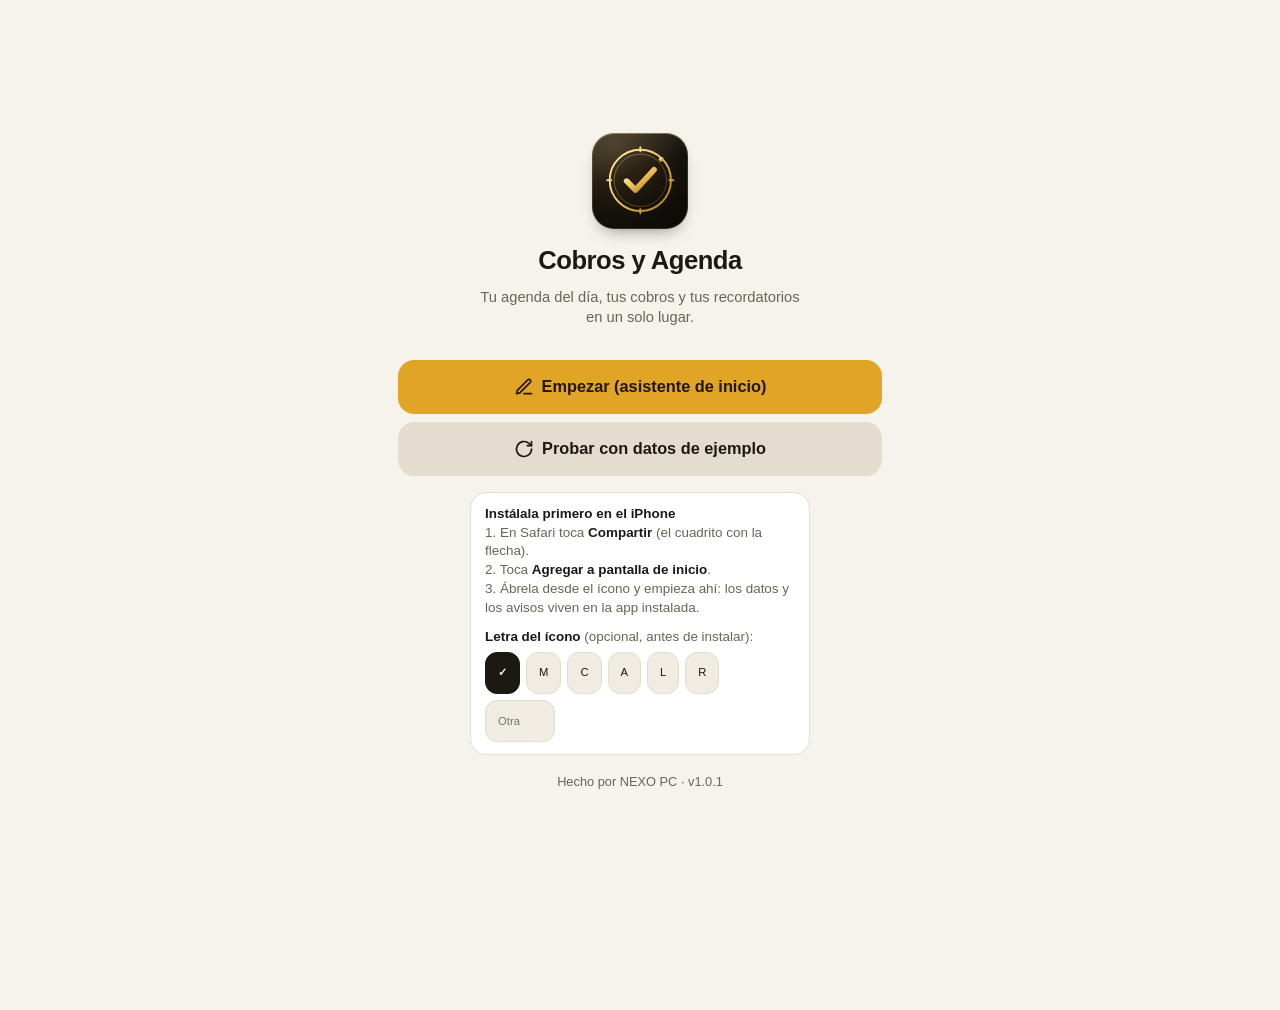
==== commit 48e1b99d: "App de cobros 1.0.1: diagnóstico de avisos Co-Authored-By: Claude Opus 5.5 <noreply@anthropic.com> C" ====
--- a/docs/cobros/index.html
+++ b/docs/cobros/index.html
@@ -320,10 +320,10 @@
 <script>
 'use strict';
 /* =============== Cobros y Agenda · NEXO PC =============== */
-const APP_VERSION='1.0.0';
+const APP_VERSION='1.0.1';
 /* Servidor de avisos (Cloudflare Worker). Se llenan al publicar; también se pueden poner en Ajustes → Avisos. */
-const PUSH_URL='';
-const PUSH_KEY='';
+const PUSH_URL='https://avisos-cobros.nexopc2.workers.dev';
+const PUSH_KEY='BDByMhR_ZXytK35XVfBvh4x4ct1BRnoc4fTryHHrqYWY4F5cBo_8orkzzrwy8Lw9PbOz4CQjwmNsPgKYfAtkuSA';
 const $=s=>document.querySelector(s);
 const esc=s=>String(s??'').replace(/[&<>"']/g,c=>({'&':'&amp;','<':'&lt;','>':'&gt;','"':'&quot;',"'":'&#39;'}[c]));
 const ic=(n,st='')=>`<svg class="i" ${st?`style="${st}"`:''}><use href="#${n}"/></svg>`;
@@ -1106,17 +1106,19 @@
       if(!sub)sub=await reg.pushManager.subscribe({userVisibleOnly:true,applicationServerKey:ub64u(this.key())});
       const r=crypto.getRandomValues(new Uint8Array(18));S.me.push={on:true,id:(S.me.push&&S.me.push.id)||uid()+uid(),secret:(S.me.push&&S.me.push.secret)||b64u(r)};persist();
       await this.sync(sub);toast('¡Avisos activados!');render();return true}
-    catch(e){toast('No se pudo activar: revisa el internet e inténtalo otra vez');return false}
+    catch(e){S.me.pushDiag='Error al activar: '+(e.message||e);persist();toast(S.me.pushDiag);return false}
   },
-  async sync(sub){
-    if(!S.me.push||!S.me.push.on||!this.url()||!this.supported()||Notification.permission!=='granted')return;
+  async sync(sub,strict){
+    if(!S.me.push||!S.me.push.on||!this.url()||!this.supported()||Notification.permission!=='granted'){if(strict)throw new Error('permiso '+(window.Notification?Notification.permission:'no disponible'));return}
     if(!sub){const reg=await navigator.serviceWorker.ready;sub=await reg.pushManager.getSubscription()}
-    if(!sub)return;
+    if(!sub){if(strict)throw new Error('no hay suscripción: toca Activar avisos otra vez');return}
     const r=await fetch(this.url()+'/api/sync',{method:'POST',headers:{'content-type':'application/json'},body:JSON.stringify({id:S.me.push.id,secret:S.me.push.secret,sub:sub.toJSON(),items:buildSchedule()})});
-    if(r.ok){S.me.pushAt=Date.now();persist()}
+    if(r.ok){S.me.pushAt=Date.now();persist()}else if(strict){const j=await r.json().catch(()=>({}));throw new Error('servidor '+r.status+(j.error?' '+j.error:''))}
   },
   later(){clearTimeout(this._t);this._t=setTimeout(()=>this.sync().catch(()=>{}),2500)},
-  async test(){try{await this.sync();const r=await fetch(this.url()+'/api/test',{method:'POST',headers:{'content-type':'application/json'},body:JSON.stringify({id:S.me.push.id,secret:S.me.push.secret})});toast(r.ok?'Enviado: te llega en unos segundos':'El servidor no respondió')}catch(e){toast('Sin conexión con el servidor')}}
+  async test(){let paso='sincronizar';try{await this.sync(null,true);paso='enviar';const r=await fetch(this.url()+'/api/test',{method:'POST',headers:{'content-type':'application/json'},body:JSON.stringify({id:S.me.push.id,secret:S.me.push.secret})});const j=await r.json().catch(()=>({}));
+    S.me.pushDiag=`Prueba: HTTP ${r.status}${j.status?' · Apple '+j.status:''}${j.error?' · '+j.error:''}`;persist();toast(r.ok?'Enviado: te llega en unos segundos. Bloquea la pantalla para verlo':'Falló: '+S.me.pushDiag);if(layer)sheetAvisos()}
+    catch(e){S.me.pushDiag=`Error al ${paso}: ${e.message||e}`;persist();toast(S.me.pushDiag);if(layer)sheetAvisos()}}
 };
 function summaryText(d,isToday){
   const D=dayData(d);const parts=[];const pl=(n,a,b)=>`${n} ${n===1?a:b}`;
@@ -1144,7 +1146,8 @@
 function sheetAvisos(){
   const st=Push.status();const msg={on:'Los avisos están activos. Te llega el resumen de la mañana y el aviso antes de cada cita, aunque la app esté cerrada.',off:'Toca el botón y luego Permitir.',noinst:'Primero instala la app: Safari → Compartir → Agregar a pantalla de inicio. Luego ábrela desde el ícono.',nocfg:'NEXO PC tiene que configurar el servidor de avisos (abajo, en Configuración técnica).',denied:'Los bloqueaste. Ve a Ajustes del iPhone → Notificaciones → Cobros y actívalos.',nosup:'Este iPhone necesita iOS 16.4 o más nuevo para los avisos.'}[st];
   layer=`<div class="dim" data-a="close"></div><div class="sheet"><div class="grab"></div><h2>${ic('bell')}Avisos</h2>
-  <div class="card"><div class="row"><b>Estado</b><span class="chip ${st==='on'?'c-ok':'c-hoy'}">${st==='on'?'Activos':'Inactivos'}</span></div><div class="sub" style="margin-top:6px">${msg}</div>${S.me.pushAt?`<div class="sub" style="margin-top:4px">Última sincronización: ${ago(S.me.pushAt)}</div>`:''}</div>
+  <div class="card"><div class="row"><b>Estado</b><span class="chip ${st==='on'?'c-ok':'c-hoy'}">${st==='on'?'Activos':'Inactivos'}</span></div><div class="sub" style="margin-top:6px">${msg}</div>${S.me.pushAt?`<div class="sub" style="margin-top:4px">Última sincronización: ${ago(S.me.pushAt)}</div>`:''}<div class="sub" style="margin-top:4px">Diagnóstico: ${esc(st)} · permiso ${window.Notification?Notification.permission:'—'} · ${standalone()?'instalada':'en navegador'}${S.me.pushDiag?' · '+esc(S.me.pushDiag):''}</div></div>
+  ${st==='on'?`<button class="bigbtn a-ver" data-a="pushon">${ic('refresh')}Volver a activar avisos</button>`:''}
   ${st==='off'?`<button class="bigbtn a-ok" data-a="pushon">${ic('bell')}Activar avisos</button>`:''}
   ${st==='on'?`<button class="bigbtn a-ok" data-a="pushtest">${ic('bell')}Enviarme un aviso de prueba</button>`:''}
   <div class="sub" style="margin:10px 2px">Qué avisos y a qué hora se cambian en Ajustes del negocio → Tus avisos.</div>
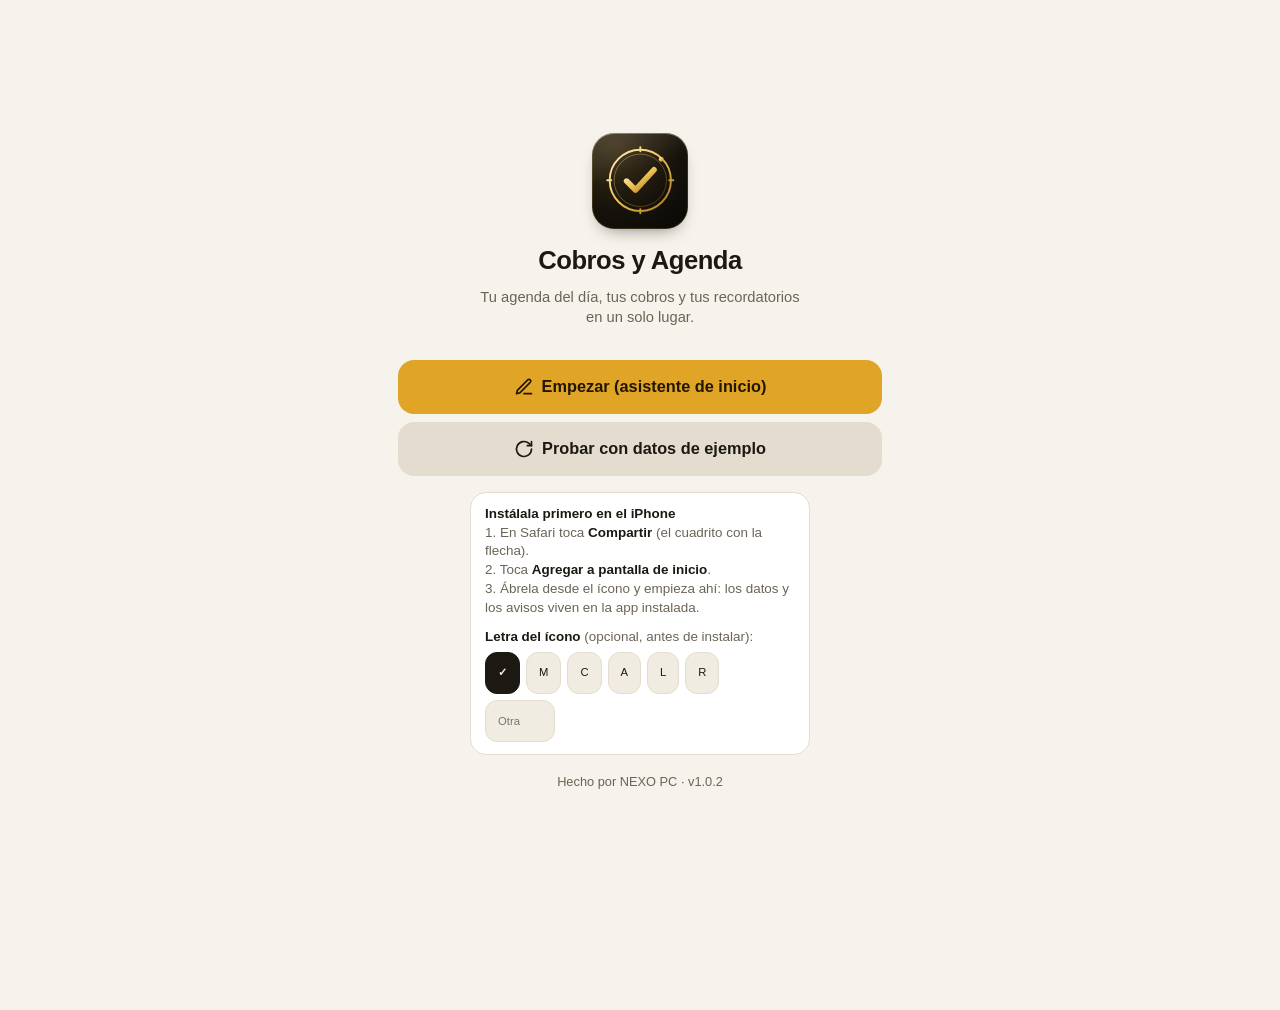
==== commit 1ea4daa1: "App de cobros 1.0.2: aviso también a la hora de la cita y envío inmediato al servidor Co-Authored-By" ====
--- a/docs/cobros/index.html
+++ b/docs/cobros/index.html
@@ -320,7 +320,7 @@
 <script>
 'use strict';
 /* =============== Cobros y Agenda · NEXO PC =============== */
-const APP_VERSION='1.0.1';
+const APP_VERSION='1.0.2';
 /* Servidor de avisos (Cloudflare Worker). Se llenan al publicar; también se pueden poner en Ajustes → Avisos. */
 const PUSH_URL='https://avisos-cobros.nexopc2.workers.dev';
 const PUSH_KEY='BDByMhR_ZXytK35XVfBvh4x4ct1BRnoc4fTryHHrqYWY4F5cBo_8orkzzrwy8Lw9PbOz4CQjwmNsPgKYfAtkuSA';
@@ -766,7 +766,7 @@
 function sheetEv(id,d){
   const e=S.items[id];if(!e)return;const t=tplOf(e.tipo);const dn=isDone(e,d);const rep=e.rep&&e.rep!=='no';
   layer=`<div class="dim" data-a="close"></div><div class="sheet"><div class="grab"></div>
-  <div class="row" style="justify-content:flex-start;gap:12px;margin-bottom:12px"><svg class="i tile ${t.g}" style="width:54px;height:54px;padding:12px;border-radius:16px"><use href="#${t.i}"/></svg><div style="min-width:0"><div class="mid">${esc(evTitle(e))}</div><div class="sub">${cap(dayWord(d))} · ${e.hora?fmtH(e.hora):'Todo el día'}${rep?' · '+REPL[e.rep]:''}</div>${e.nota?`<div class="sub">${esc(e.nota)}</div>`:''}<div class="sub">${e.hora&&e.aviso>=0?'🔔 '+AVISOS.find(a=>a[0]===e.aviso)[1]:'Sin aviso'}</div></div></div>
+  <div class="row" style="justify-content:flex-start;gap:12px;margin-bottom:12px"><svg class="i tile ${t.g}" style="width:54px;height:54px;padding:12px;border-radius:16px"><use href="#${t.i}"/></svg><div style="min-width:0"><div class="mid">${esc(evTitle(e))}</div><div class="sub">${cap(dayWord(d))} · ${e.hora?fmtH(e.hora):'Todo el día'}${rep?' · '+REPL[e.rep]:''}</div>${e.nota?`<div class="sub">${esc(e.nota)}</div>`:''}<div class="sub">${e.hora&&e.aviso>=0?'🔔 '+(e.aviso===0?'A la hora':AVISOS.find(a=>a[0]===e.aviso)[1]+' y a la hora'):'Sin aviso'}</div></div></div>
   <button class="bigbtn ${dn?'a-ver':'a-ok'}" data-a="evdone" data-v="${id}" data-d="${d}" data-close="1">${ic('check')}${dn?'Marcar como pendiente':'Listo, ya lo hice'}</button>
   <div class="qlab">Mover ${rep?'(solo este día)':''}</div>
   <div class="chs">${e.hora?`<button class="ch" data-a="evmove" data-v="${id}" data-d="${d}" data-m="h1">+1 hora</button>`:''}<button class="ch" data-a="evmove" data-v="${id}" data-d="${d}" data-m="d1">Al otro día</button><button class="ch" data-a="evmove" data-v="${id}" data-d="${d}" data-m="d7">En una semana</button><label class="ch pick">${ic('cal','width:15px;height:15px')}Otro día<input type="date" data-a3="evmovedate" data-v="${id}" data-d="${d}" aria-label="Otro día"></label></div>
@@ -800,7 +800,7 @@
   const n1=new Date(Date.now()+60*60e3);const inHour=pad2(n1.getHours())+':'+(n1.getMinutes()<30?'00':'30');
   const dayLab=x=>x===T?'Hoy':x===addDays(T,1)?'Mañana':cap(DOW[pd(x).getDay()])+' '+pd(x).getDate();
   const customDay=!days.includes(Q.d),customH=Q.h&&!hours.includes(Q.h);
-  const avTxt=Q.h&&Q.aviso>=0?(Q.aviso===0?' · te aviso a la hora':` · te aviso ${AVISOS.find(a=>a[0]===Q.aviso)[1]}`):'';
+  const avTxt=Q.h&&Q.aviso>=0?(Q.aviso===0?' · te aviso a la hora':` · te aviso ${AVISOS.find(a=>a[0]===Q.aviso)[1]} y a la hora`):'';
   layer=`<div class="dim" data-a="close"></div><div class="sheet" id="qs"><div class="grab"></div>
   <div class="row"><h2 style="margin:0">${Q.id?'Editar':'Cita rápida'}</h2>${Q.id?'':`<span class="badge3">${ic('bolt')}3 toques</span>`}</div>
   ${fv.length?`<div class="qlab">Las de siempre <em>1 toque</em></div><div class="fav">${fv.map(e=>{const tt=tplOf(e.tipo);const dd=favDay(e);return `<button class="fv" data-a="favgo" data-v="${e.id}"><svg class="i tile ${tt.g}"><use href="#${tt.i}"/></svg><span><b>${esc(evTitle(e))}</b><small>${cap(dayWord(dd))}${e.hora?' · '+fmtH(e.hora):''}</small></span></button>`}).join('')}</div>`:''}
@@ -1112,10 +1112,11 @@
     if(!S.me.push||!S.me.push.on||!this.url()||!this.supported()||Notification.permission!=='granted'){if(strict)throw new Error('permiso '+(window.Notification?Notification.permission:'no disponible'));return}
     if(!sub){const reg=await navigator.serviceWorker.ready;sub=await reg.pushManager.getSubscription()}
     if(!sub){if(strict)throw new Error('no hay suscripción: toca Activar avisos otra vez');return}
-    const r=await fetch(this.url()+'/api/sync',{method:'POST',headers:{'content-type':'application/json'},body:JSON.stringify({id:S.me.push.id,secret:S.me.push.secret,sub:sub.toJSON(),items:buildSchedule()})});
+    const r=await fetch(this.url()+'/api/sync',{method:'POST',keepalive:true,headers:{'content-type':'application/json'},body:JSON.stringify({id:S.me.push.id,secret:S.me.push.secret,sub:sub.toJSON(),items:buildSchedule()})});
     if(r.ok){S.me.pushAt=Date.now();persist()}else if(strict){const j=await r.json().catch(()=>({}));throw new Error('servidor '+r.status+(j.error?' '+j.error:''))}
   },
-  later(){clearTimeout(this._t);this._t=setTimeout(()=>this.sync().catch(()=>{}),2500)},
+  later(){clearTimeout(this._t);this._t=setTimeout(()=>this.sync().catch(()=>{}),600)},
+  flush(){clearTimeout(this._t);this.sync().catch(()=>{})},
   async test(){let paso='sincronizar';try{await this.sync(null,true);paso='enviar';const r=await fetch(this.url()+'/api/test',{method:'POST',headers:{'content-type':'application/json'},body:JSON.stringify({id:S.me.push.id,secret:S.me.push.secret})});const j=await r.json().catch(()=>({}));
     S.me.pushDiag=`Prueba: HTTP ${r.status}${j.status?' · Apple '+j.status:''}${j.error?' · '+j.error:''}`;persist();toast(r.ok?'Enviado: te llega en unos segundos. Bloquea la pantalla para verlo':'Falló: '+S.me.pushDiag);if(layer)sheetAvisos()}
     catch(e){S.me.pushDiag=`Error al ${paso}: ${e.message||e}`;persist();toast(S.me.pushDiag);if(layer)sheetAvisos()}}
@@ -1135,14 +1136,17 @@
   const c=cfg();if(!c)return [];const av=c.avisos||[];const out=[];const now=Date.now();
   for(let k=0;k<21;k++){const d=addDays(today(),k);
     if(av.includes('Resumen de la mañana')){const at=atTime(d,c.horaAviso||'07:00');if(at>now)out.push({at,title:k===0?'Tu día de hoy':'Tu día · '+fdate(d),body:summaryText(d,k===0),tag:'dia-'+d})}
-    if(av.includes('Citas y tareas'))for(const e of eventsOn(d)){if(!e.hora||e.aviso<0||isDone(e,d))continue;const at=atTime(d,e.hora)-(e.aviso||0)*60e3;
-      if(at>now)out.push({at,title:(e.aviso===0?'Ahora: ':e.aviso>=1440?'Mañana: ':`En ${e.aviso>=60?e.aviso/60+' h':e.aviso+' min'}: `)+evTitle(e),body:[fmtH(e.hora),e.nota].filter(Boolean).join(' · '),tag:'ev-'+e.id+'-'+d})}}
+    if(av.includes('Citas y tareas'))for(const e of eventsOn(d)){if(!e.hora||e.aviso<0||isDone(e,d))continue;const at0=atTime(d,e.hora);if(at0<=now)continue;
+      const tit=evTitle(e),body=[fmtH(e.hora),e.nota].filter(Boolean).join(' · ');
+      if(e.aviso>0){let at=at0-e.aviso*60e3;if(at<=now)at=now+15e3;const m=Math.round((at0-at)/60e3);
+        if(at0-at>=90e3)out.push({at,title:(m>=1440?'Mañana: ':m>=60&&m%60===0?`En ${m/60} h: `:`En ${m} min: `)+tit,body,tag:'ev-'+e.id+'-'+d+'-antes'})}
+      out.push({at:at0,title:'Es hora: '+tit,body,tag:'ev-'+e.id+'-'+d})}}
   return out.sort((a,b)=>a.at-b.at).slice(0,250)}
 let lastAlert=Date.now();
 function inAppAlerts(){if(document.hidden||!cfg())return;const now=Date.now();
   for(const x of buildScheduleWindow(lastAlert,now))toast('⏰ '+x.title+(x.body?' · '+x.body:''));lastAlert=now}
 function buildScheduleWindow(a,b){if(Push.status()==='on')return [];const out=[];const d=today();
-  for(const e of eventsOn(d)){if(!e.hora||e.aviso<0||isDone(e,d))continue;const at=atTime(d,e.hora)-(e.aviso||0)*60e3;if(at>a&&at<=b)out.push({title:evTitle(e),body:fmtH(e.hora)})}return out}
+  for(const e of eventsOn(d)){if(!e.hora||e.aviso<0||isDone(e,d))continue;const at0=atTime(d,e.hora);for(const at of [at0-(e.aviso||0)*60e3,at0])if(at>a&&at<=b){out.push({title:evTitle(e),body:fmtH(e.hora)});break}}return out}
 function sheetAvisos(){
   const st=Push.status();const msg={on:'Los avisos están activos. Te llega el resumen de la mañana y el aviso antes de cada cita, aunque la app esté cerrada.',off:'Toca el botón y luego Permitir.',noinst:'Primero instala la app: Safari → Compartir → Agregar a pantalla de inicio. Luego ábrela desde el ícono.',nocfg:'NEXO PC tiene que configurar el servidor de avisos (abajo, en Configuración técnica).',denied:'Los bloqueaste. Ve a Ajustes del iPhone → Notificaciones → Cobros y actívalos.',nosup:'Este iPhone necesita iOS 16.4 o más nuevo para los avisos.'}[st];
   layer=`<div class="dim" data-a="close"></div><div class="sheet"><div class="grab"></div><h2>${ic('bell')}Avisos</h2>
@@ -1256,7 +1260,7 @@
     case 'qav':Q.aviso=+v;renderQuick();break;
     case 'qrep':Q.rep=v;renderQuick();break;
     case 'qmore':Q.more=!Q.more;renderQuick();break;
-    case 'qsave':saveQuick();break;
+    case 'qsave':saveQuick();Push.flush();break;
     case 'favgo':{const f=S.items[v];const d=favDay(f);const ne={id:uid(),k:'ev',tipo:f.tipo,titulo:f.titulo,nota:'',fecha:d,hora:f.hora||'',aviso:f.aviso??15,rep:'no',hechos:{}};put(ne,true);Q=null;layer='';render();
       toast(`Listo: ${evTitle(ne)} · ${dayWord(d)}${ne.hora?' '+fmtH(ne.hora):''}`,()=>{ne.del=true;put(ne)});break}
     /* préstamos y reportes */
@@ -1316,7 +1320,7 @@
 if(S.me.iconL)setTouchIcon(S.me.iconL);
 let lastDay=today();
 document.addEventListener('visibilitychange',()=>{
-  if(document.hidden){S.me.hiddenAt=Date.now();persist();return}
+  if(document.hidden){S.me.hiddenAt=Date.now();persist();Push.flush();return}
   if(S.me.pin&&S.me.hiddenAt&&Date.now()-S.me.hiddenAt>3*60e3){S.me.unlocked=false;chooseLockMode()}
   if(lastDay!==today()){lastDay=today();S.me.ad=today()}
   if(!layer)render();Push.later()});
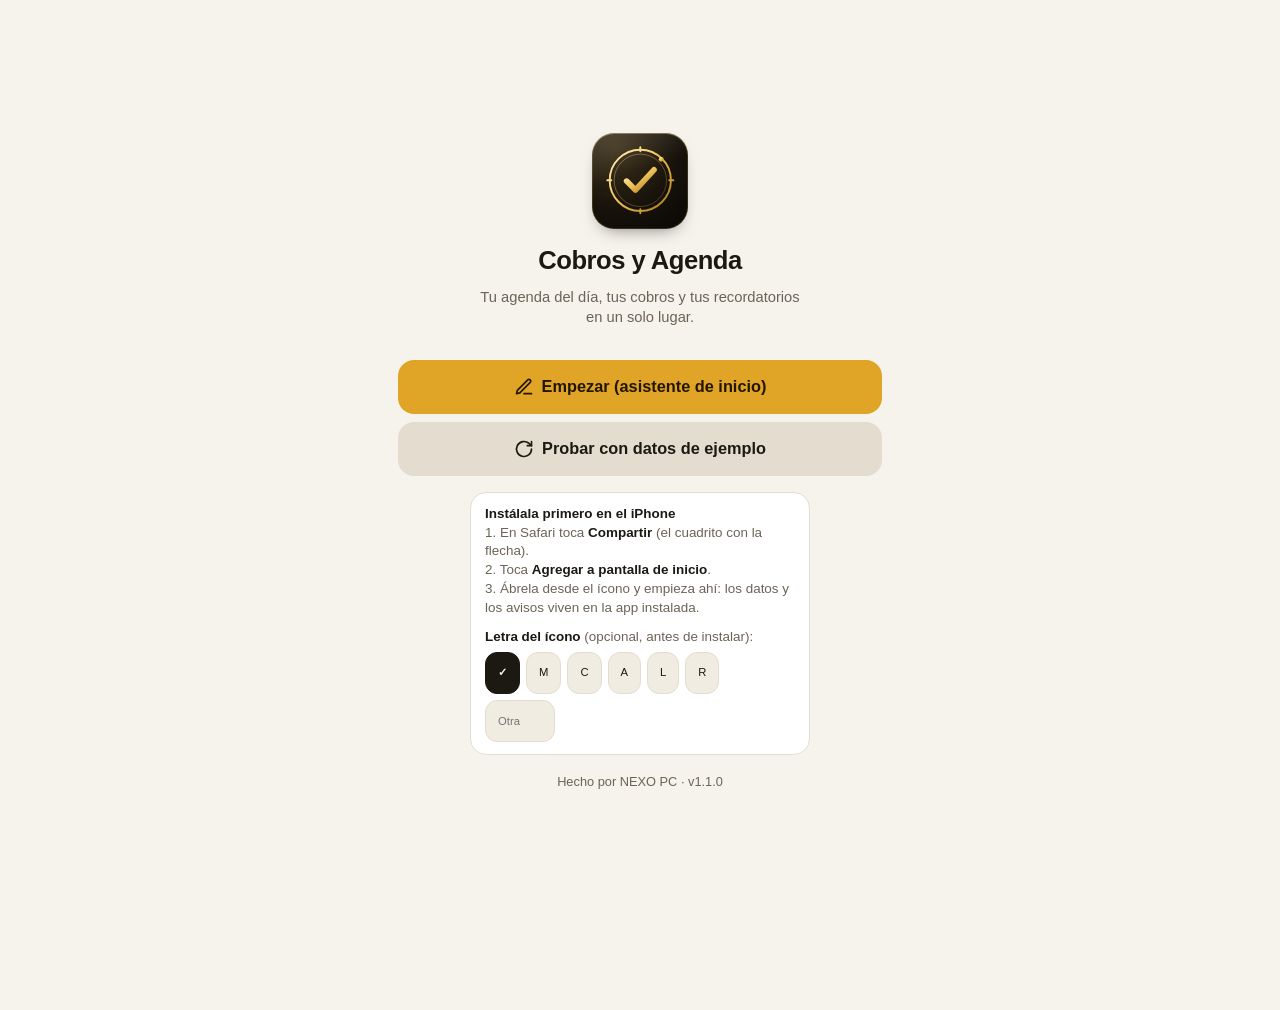
==== commit 8471a731: "App de cobros 1.1.0: cerrar ventanas, calendario propio, semanal los lunes con plazo y festivos, pré" ====
--- a/docs/cobros/index.html
+++ b/docs/cobros/index.html
@@ -266,6 +266,27 @@
 .toast.undo{pointer-events:auto}
 .inst{background:var(--card);border:1px solid var(--line);border-radius:16px;padding:12px 14px;margin-top:16px;font-size:.84em;color:var(--sub);text-align:left;max-width:340px}
 .inst b{color:var(--ink)}
+/* 1.1.0 */
+.sheet{position:fixed}.xclose{position:absolute;top:10px;right:12px;width:40px;height:40px;border-radius:50%;background:var(--card2);color:var(--sub);font-size:1.05em;font-weight:700;display:grid;place-items:center;z-index:3}
+.sheet h2{padding-right:46px}
+.pkbtn{display:flex;align-items:center;gap:6px;width:100%;text-align:left;font-size:max(16px,1em);font-weight:650;padding:4px 0;min-height:34px;color:var(--ink)}
+.field .pkbtn{padding:3px 0}
+.pk-dim,.cf-dim{position:fixed;inset:0;background:rgba(0,0,0,.55);z-index:60}
+.pk{position:fixed;left:0;right:0;bottom:0;z-index:61;background:var(--bg);border-radius:24px 24px 0 0;border-top:1px solid var(--line);padding:14px 16px calc(env(safe-area-inset-bottom) + 16px);max-width:560px;margin:0 auto;max-height:90vh;overflow:auto}
+.pkgrid{display:grid;grid-template-columns:repeat(6,1fr);gap:6px}.pkgrid .ch{padding:9px 2px;font-size:.78em;text-align:center}
+.cf{position:fixed;left:16px;right:16px;top:50%;transform:translateY(-50%);z-index:71;background:var(--card);border:1px solid var(--line);border-radius:22px;padding:18px;max-width:420px;margin:0 auto;box-shadow:0 20px 40px rgba(0,0,0,.5)}
+.cf-dim{z-index:70}.cf b{font-size:1.15em;display:block}.cf p{margin:6px 0 4px}
+.festbox{background:rgba(249,115,22,.12);border:1px solid rgba(249,115,22,.4);border-radius:14px;padding:10px;margin-top:10px}
+.festrow{padding:8px 0;border-top:1px solid var(--line);margin-top:6px}.festrow>span{display:block;font-weight:700;font-size:.88em;margin-bottom:6px}
+.manolist{display:flex;flex-wrap:wrap;gap:6px}.manolist .ch{font-size:.8em}
+.cmed{background:var(--card2);border-radius:12px;padding:10px;margin:2px 0 8px}
+.cal .pe{background:rgba(249,115,22,.22);color:var(--hoyt);border:1.5px solid var(--hoy)}
+.cal sup{font-size:.7em;margin-left:1px}
+.wdseg button{min-width:44px;padding:9px 4px}
+.cobroday{display:flex;align-items:center;gap:10px;border-radius:16px;padding:11px 12px;margin-bottom:10px;background:linear-gradient(140deg,rgba(20,184,166,.22),rgba(20,184,166,.06));border:1.5px solid rgba(20,184,166,.5)}
+.cobroday b{display:block}.cobroday .tile{width:38px;height:38px;padding:8px;border-radius:12px}
+.wd.cobro{background:linear-gradient(90deg,rgba(20,184,166,.12),transparent 60%);border-left:3px solid var(--cobra);padding-left:7px;margin-left:-10px}
+.md.mc:not(.s){background:rgba(20,184,166,.18)}
 </style>
 </head>
 <body>
@@ -273,6 +294,8 @@
 <div id="layer"></div>
 <div id="print"></div>
 <div class="toast" id="toast"></div>
+<div id="picker"></div>
+<div id="confirm"></div>
 <svg width="0" height="0" style="position:absolute" aria-hidden="true">
  <defs>
   <linearGradient id="gold" x1="0" y1="0" x2="1" y2="1"><stop offset="0" stop-color="#FFF1C2"/><stop offset=".45" stop-color="#F1C75B"/><stop offset="1" stop-color="#A8741A"/></linearGradient>
@@ -320,7 +343,7 @@
 <script>
 'use strict';
 /* =============== Cobros y Agenda · NEXO PC =============== */
-const APP_VERSION='1.0.2';
+const APP_VERSION='1.1.0';
 /* Servidor de avisos (Cloudflare Worker). Se llenan al publicar; también se pueden poner en Ajustes → Avisos. */
 const PUSH_URL='https://avisos-cobros.nexopc2.workers.dev';
 const PUSH_KEY='BDByMhR_ZXytK35XVfBvh4x4ct1BRnoc4fTryHHrqYWY4F5cBo_8orkzzrwy8Lw9PbOz4CQjwmNsPgKYfAtkuSA';
@@ -442,26 +465,27 @@
   return {cuotas,pagos};
 }
 function loanStatus(p,ref){
-  ref=ref||today();
+  ref=ref||today();const g=graceOf(p);const beyond=c=>addDays(c.f,g)<ref;
   const {cuotas,pagos}=allocate(p);let paid=0;
   cuotas.forEach(c=>{paid+=c.got;const rem=c.v-c.got;c.rem=Math.max(0,rem);
-    if(rem<=0.5){let acc=0,pf=null;for(const y of c.pays.slice().sort((a,b)=>a.fecha<b.fecha?-1:a.fecha>b.fecha?1:0)){acc+=y.m;if(acc>=c.v-0.5){pf=y.fecha;break}}c.pf=pf;c.st=pf<=c.f?'p':'t';c.rem=0}
+    if(rem<=0.5){let acc=0,pf=null;for(const y of c.pays.slice().sort((a,b)=>a.fecha<b.fecha?-1:a.fecha>b.fecha?1:0)){acc+=y.m;if(acc>=c.v-0.5){pf=y.fecha;break}}c.pf=pf;c.st=(pf<=addDays(c.f,g)||pf==='0000-00-00')?'p':'t';c.rem=0}
     else if(c.got>0.5){c.st='ab';c.falta=rem}
-    else c.st=c.f<ref?'n':c.f===ref?'hoy':'f'});
+    else c.st=c.f===ref?'hoy':c.f<ref?(beyond(c)?'n':'pend'):'f'});
+  const unpaid=c=>c.st!=='p'&&c.st!=='t';
   const debeHoy=cuotas.filter(c=>c.f<=ref).reduce((s,c)=>s+c.rem,0);
-  const atraso=cuotas.filter(c=>c.f<ref).reduce((s,c)=>s+c.rem,0);
-  const unpaid=c=>c.st!=='p'&&c.st!=='t';
-  const vencidas=cuotas.filter(c=>c.f<=ref&&unpaid(c)).length;
-  const lateDays=(()=>{const c=cuotas.find(c=>c.f<ref&&unpaid(c));return c?Math.round((pd(ref)-pd(c.f))/864e5):0})();
+  const atraso=cuotas.filter(c=>c.f<ref&&beyond(c)).reduce((s,c)=>s+c.rem,0);
+  const pendSem=cuotas.filter(c=>c.f<ref&&!beyond(c)&&unpaid(c)).reduce((s,c)=>s+c.rem,0);
+  const vencidas=cuotas.filter(c=>c.f<ref&&beyond(c)&&unpaid(c)).length;
+  const lateDays=(()=>{const c=cuotas.find(c=>c.f<ref&&beyond(c)&&unpaid(c));return c?Math.round((pd(ref)-pd(c.f))/864e5):0})();
   const next=cuotas.find(c=>c.f>ref&&unpaid(c));
   const hoy=cuotas.find(c=>c.f===ref);
   const pagadas=cuotas.filter(c=>!unpaid(c)).length;
   const saldo=Math.max(0,p.total-paid);
   const c=cfg()||{};let mora=0;
   if(c.moraTipo&&c.moraTipo!=='No'&&atraso>0){const v=num(c.moraVal);
-    if(c.moraTipo.includes('%'))mora=cuotas.filter(x=>x.f<ref&&unpaid(x)).reduce((s,x)=>s+x.v*v/100,0);
+    if(c.moraTipo.includes('%'))mora=cuotas.filter(x=>x.f<ref&&beyond(x)&&unpaid(x)).reduce((s,x)=>s+x.v*v/100,0);
     else mora=v*lateDays}
-  return {cuotas,pagos,paid,debeHoy,atraso,vencidas,lateDays,next,hoy,pagadas,saldo,done:saldo<=0.5,mora}
+  return {cuotas,pagos,paid,debeHoy,atraso,pendSem,vencidas,lateDays,next,hoy,pagadas,saldo,done:saldo<=0.5,mora}
 }
 /* deja todos los pagos del préstamo amarrados a sus cuotas (para poder corregir una sola) */
 function materialize(p){
@@ -507,7 +531,9 @@
   {id:'letra',t:'¿Tamaño de la letra?',opts:['Normal*','Grande']},
  ]},
  {s:'Tus préstamos',qs:[
-  {id:'frecs',t:'¿Cada cuánto te pagan?',multi:1,opts:['Diario','Semanal','Quincenal','Mensual']},
+  {id:'frecs',t:'¿Cada cuánto te pagan?',multi:1,opts:['Semanal','Diario','Quincenal','Mensual'],hint:'Marca todas las que uses. La primera sale de primera al prestar.'},
+  {id:'diaCobro',t:'¿Qué día cobras los préstamos semanales?',opts:['Lunes*','Martes','Miércoles','Jueves','Viernes','Sábado','Domingo'],hint:'Tienen plazo de toda la semana: solo salen atrasados desde el mismo día de la semana siguiente.'},
+  {id:'semanas',t:'¿Cuántas cuotas tiene casi siempre un préstamo semanal?',opts:['4','8*','10','12'],other:'Otro número'},
   {id:'interesTipo',t:'¿Cómo cobras el interés?',opts:['Un % fijo sobre lo prestado*','Un % cada mes'],ex:'Fijo: prestas $500.000 al 20 % → te pagan $600.000 en cuotas.'},
   {id:'interesPct',t:'¿Qué % usas casi siempre?',type:'num',ph:'20'},
   {id:'moraTipo',t:'Si un cliente se atrasa, ¿cobras mora?',opts:['No*','Sí, un % de la cuota','Sí, un valor fijo por día'],other:'¿Cuánto? (ej. 5 o 2.000)'},
@@ -534,7 +560,7 @@
   {id:'pin',t:'Crea un PIN de 4 números para entrar',type:'pin',ph:'••••',req:1,hint:'Después puedes activar Face ID en Ajustes.'},
  ]},
 ];
-const DEF={letra:'Normal',frecs:['Diario','Semanal'],interesTipo:'Un % fijo sobre lo prestado',interesPct:20,moraTipo:'No',domingos:'Sin domingos',pagos:['Efectivo','Nequi'],tono:'Amable',
+const DEF={diaCobro:'Lunes',semanas:'8',letra:'Normal',frecs:['Semanal'],interesTipo:'Un % fijo sobre lo prestado',interesPct:20,moraTipo:'No',domingos:'Sin domingos',pagos:['Efectivo','Nequi'],tono:'Amable',
   avisos:['Resumen de la mañana','Citas y tareas','Préstamo por terminar'],horaAviso:'7:00 a. m.',vista:'Día',hIni:'8 a. m.',hFin:'5 p. m.',top:['Reunión','Llamada','Banco','Recordar'],datosCliente:['Celular','Cédula','Barrio']};
 const h24=s=>{const m=String(s||'').match(/(\d+)(?::(\d+))?\s*([ap])/i);if(!m)return 8;let H=+m[1]%12;if(m[3].toLowerCase()==='p')H+=12;return H};
 let W=null;
@@ -573,7 +599,8 @@
   const c=Object.assign({},old,{id:'cfg',k:'cfg',ans:Object.assign({},a),nombre:String(a.nombre||'Mi negocio').trim(),duena:String(a.duena||'').trim(),letra:g('letra'),
     frecs:g('frecs'),interesTipo:g('interesTipo'),interesPct:num(g('interesPct'))||20,moraTipo:g('moraTipo'),moraVal:a.moraTipoVal||'',domingos:g('domingos'),
     pagos:g('pagos'),tono:g('tono'),avisos:g('avisos'),horaAviso:pad2(h24(g('horaAviso')))+':00',vista:g('vista'),hIni:h24(g('hIni')),hFin:h24(g('hFin')),
-    top:g('top').map(l=>(TPL.find(t=>t.l===l)||{}).id).filter(Boolean),datosCliente:g('datosCliente')});
+    top:g('top').map(l=>(TPL.find(t=>t.l===l)||{}).id).filter(Boolean),datosCliente:g('datosCliente'),
+    diaCobro:['Domingo','Lunes','Martes','Miércoles','Jueves','Viernes','Sábado'].indexOf(g('diaCobro')),semanas:intv(a.semanasVal)||intv(g('semanas'))||8});
   if(a.pin&&/^\d{4}$/.test(a.pin))S.me.pin=a.pin;
   delete c.ans.pin;
   const first=!old.nombre;
@@ -592,22 +619,24 @@
 function loadDemo(){
   S={v:1,items:{},me:{pin:'1234',demo:true,view:'inicio',unlocked:true,push:S.me.push,pushUrl:S.me.pushUrl,pushKey:S.me.pushKey,iconL:S.me.iconL}};
   const t=today();const D=n=>addDays(t,n);
-  const c={id:'cfg',k:'cfg',ans:{},nombre:'Cobros Martha',duena:'Martha',letra:'Normal',frecs:['Diario','Semanal'],interesTipo:'Un % fijo sobre lo prestado',interesPct:20,moraTipo:'No',moraVal:'',domingos:'Sin domingos',
+  const c={id:'cfg',k:'cfg',ans:{},nombre:'Cobros Martha',duena:'Martha',letra:'Normal',frecs:['Semanal','Diario'],diaCobro:1,semanas:8,interesTipo:'Un % fijo sobre lo prestado',interesPct:20,moraTipo:'No',moraVal:'',domingos:'Sin domingos',
     pagos:['Efectivo','Nequi'],tono:'Amable',avisos:DEF.avisos,horaAviso:'07:00',vista:'Día',hIni:8,hFin:17,top:['reunion','llamada','banco','recordar'],datosCliente:['Celular','Cédula','Barrio']};
   c.ans={nombre:c.nombre,duena:'Martha',interesPct:20,frecs:c.frecs,pagos:c.pagos,tono:'Amable',letra:'Normal',avisos:c.avisos,vista:'Día',hIni:'8 a. m.',hFin:'5 p. m.',top:['Reunión','Llamada','Banco','Recordar'],datosCliente:c.datosCliente,domingos:'Sin domingos'};
   const add=o=>{o.id=o.id||uid();o.ts=Date.now()-Math.random()*1e5;S.items[o.id]=o;return o};
   add(c);
+  const lun0=addDays(t,-((pd(t).getDay()+6)%7));
   const mk=(nombre,cel,barrio,monto,pct,frec,n,startOff,payPlan)=>{const cl=add({k:'cliente',nombre,cel,cedula:String(1077400000+Math.floor(Math.random()*99999)),barrio,dir:'',notas:''});
-    const ini=D(startOff);const fechas=makeDates(addDays(ini,frec==='Diario'?1:7),frec,n,'sindom');const total=Math.round(monto*(1+pct/100));
-    const p=add({k:'prestamo',cliente:cl.id,monto,pct,tipo:'fijo',frec,dias:'sindom',n,total,cuota:Math.round(total/n),inicio:ini,fechas,previas:0,pago:'Efectivo'});
+    const ini=frec==='Semanal'?addDays(lun0,startOff*7-3):D(startOff);const fechas=frec==='Semanal'?baseDates(addDays(lun0,(startOff+1)*7),'Semanal',n):makeDates(addDays(ini,1),frec,n,'sindom');const total=Math.round(monto*(1+pct/100));
+    const p=add({k:'prestamo',cliente:cl.id,monto,pct,tipo:'fijo',frec,wd:1,dias:'sindom',n,total,cuota:Math.round(total/n),inicio:ini,fechas,fest:{},previas:0,pago:'Efectivo'});
     const sch=loanSched(p);payPlan(sch).forEach(([i,fecha,m])=>add({k:'pago',prestamo:p.id,fecha,monto:m,alloc:[{i,m}],pago:Math.random()<.7?'Efectivo':'Nequi'}));return p};
   const upTo=s=>s.filter(c=>c.f<t);
-  mk('Ana Mosquera','3105550101','Yesca Grande',500000,20,'Diario',24,-10,s=>upTo(s).map(c=>[c.i,c.f,c.v]));
-  mk('Jorge Palacios','3105550142','Kennedy',800000,20,'Diario',24,-6,s=>upTo(s).map(c=>[c.i,c.f,c.v]));
-  mk('Rosa Perea','3105550177','Cristo Rey',500000,20,'Diario',24,-27,s=>upTo(s).map(c=>[c.i,c.f,c.v]));
-  mk('Diana Valencia','3105550188','La Aurora',1000000,20,'Semanal',10,-22,s=>upTo(s).map(c=>[c.i,c.f,c.v]));
-  mk('Luis Rentería','3105550199','Pandeyuca',600000,20,'Diario',24,-12,s=>upTo(s).filter((c,i,a)=>i<a.length-2).map(c=>[c.i,c.f,c.v]));
-  mk('Mario Torres','3105550111','Niño Jesús',800000,20,'Diario',20,-5,s=>upTo(s).map(c=>[c.i,c.f,c.v]));
+  const lunes=x=>x<lun0;
+  mk('Ana Mosquera','3105550101','Yesca Grande',500000,20,'Semanal',8,-4,s=>s.filter(c=>lunes(c.f)).map(c=>[c.i,c.f,c.v]));
+  mk('Jorge Palacios','3105550142','Kennedy',800000,20,'Semanal',8,-2,s=>s.filter(c=>lunes(c.f)).map(c=>[c.i,c.i===1?addDays(c.f,2):c.f,c.v]));
+  mk('Rosa Perea','3105550177','Cristo Rey',500000,20,'Semanal',8,-6,s=>s.filter(c=>lunes(c.f)).map(c=>[c.i,c.f,c.v]));
+  mk('Diana Valencia','3105550188','La Aurora',1000000,20,'Semanal',10,-5,s=>s.filter(c=>lunes(c.f)).map(c=>[c.i,c.f,c.v]));
+  mk('Luis Rentería','3105550199','Pandeyuca',600000,20,'Semanal',8,-4,s=>s.filter(c=>lunes(c.f)).filter((c,i,a)=>i<a.length-2).map(c=>[c.i,c.f,c.v]));
+  mk('Mario Torres','3105550111','Niño Jesús',300000,20,'Diario',20,-5,s=>upTo(s).map(c=>[c.i,c.f,c.v]));
   const mon=addDays(t,-((pd(t).getDay()+6)%7)),thu=addDays(mon,3);
   const ev=(tipo,titulo,fecha,hora,o={})=>add(Object.assign({k:'ev',tipo,titulo,fecha,hora,aviso:15,rep:'no',nota:'',hechos:{}},o));
   ev('reunion','Reunión de equipo',mon,'09:00',{rep:'sem',nota:'Sala 2'});ev('reunion','Reunión de equipo',thu,'09:00',{rep:'sem',nota:'Sala 2'});
@@ -663,13 +692,13 @@
 function render(){
   applyTheme();LSC={};const app=$('#app');
   if(!cfg()&&S.me.view!=='wz'){app.innerHTML=renderWelcome();$('#layer').innerHTML=layer;return}
-  if(S.me.view==='wz'&&W){app.innerHTML=renderWizard();$('#layer').innerHTML=layer;return}
+  if(S.me.view==='wz'&&W){app.innerHTML=renderWizard();$('#layer').innerHTML=layer;enhanceLayer();return}
   if(S.me.view==='wz'&&!W)S.me.view='inicio';
   if(needsLock()){app.innerHTML=renderLock();$('#layer').innerHTML='';return}
   const v=S.me.view||'inicio';let h;
   switch(v){case 'agenda':h=vAgenda();break;case 'prestamos':h=vPrestamos();break;case 'cliente':h=vCliente();break;case 'reportes':h=vReportes();break;case 'mas':h=vMas();break;default:h=vInicio()}
   app.innerHTML=h+tabs(v);
-  $('#layer').innerHTML=layer;
+  $('#layer').innerHTML=layer;enhanceLayer();
 }
 function tabs(v){const t=(id,ico,lab)=>`<button class="${v===id||(id==='prestamos'&&v==='cliente')?'on':''}" data-a="tab" data-v="${id}">${ic(ico)}${lab}</button>`;
   return `<nav class="tabs">${t('inicio','home','Inicio')}${t('agenda','cal','Agenda')}<button class="plus" data-a="plus" aria-label="Nueva acción">${ic('plus')}</button>${t('prestamos','list','Préstamos')}${t('reportes','chart','Reportes')}</nav>`}
@@ -694,14 +723,15 @@
 function evRow(e,d){const t=tplOf(e.tipo);const dn=isDone(e,d);
   const sub=[e.nota||'',e.rep&&e.rep!=='no'?REPL[e.rep]:'',e.hora&&e.aviso>=0?'🔔':''].filter(Boolean).join(' · ')||t.l;
   return `<div class="ev${dn?' done':''}"><div class="h">${e.hora?fmtH(e.hora).replace(' ','<br>'):'Todo<br>el día'}</div><svg class="i tl tile ${t.g}"><use href="#${t.i}"/></svg><button class="x" data-a="evopen" data-v="${e.id}" data-d="${d}"><b>${esc(evTitle(e))}</b><span class="sub">${esc(sub)}</span></button><button class="ck${dn?' on':''}" data-a="evdone" data-v="${e.id}" data-d="${d}" aria-label="${dn?'Marcar pendiente':'Marcar hecho'}">${dn?'✓':''}</button></div>`}
-function cobRow(x){const late=!x.paid&&x.c.f<today();
+function cobRow(x){const late=x.c.st==='n',pend=x.c.st==='pend';
   const right=x.paid?'<span class="chip c-ok">Pagó</span>':x.c.f>today()?`<span class="chip c-gris">${money(x.amt)}</span>`:`<button class="act a-cobra mini" data-a="cobrar1" data-v="${x.p.id}" data-i="${x.c.i}">${ic('check','width:16px;height:16px')}Cobrar</button>`;
-  return `<div class="ev"><button class="ini" data-a="cliente" data-v="${x.p.id}" style="${late?'color:var(--badt)':''}">${esc(initials(x.cl.nombre))}</button><button class="x" data-a="cliente" data-v="${x.p.id}"><b>${esc(x.cl.nombre)}</b><span class="sub">Cuota ${x.c.i+1} de ${x.p.n} · ${money(x.c.v)}${x.c.st==='ab'?' · falta '+money(x.c.falta):''}${late?' · no pagó':''}</span></button>${right}</div>`}
+  return `<div class="ev"><button class="ini" data-a="cliente" data-v="${x.p.id}" style="${late?'color:var(--badt)':''}">${esc(initials(x.cl.nombre))}</button><button class="x" data-a="cliente" data-v="${x.p.id}"><b>${esc(x.cl.nombre)}</b><span class="sub">Cuota ${x.c.i+1} de ${x.p.n} · ${money(x.c.v)}${x.c.st==='ab'?' · falta '+money(x.c.falta):''}${late?' · atrasada':pend?' · pendiente esta semana':''}${x.paid&&x.c.pf&&x.c.pf!==x.c.f&&x.c.pf!=='0000-00-00'?' · pagó el '+fdate(x.c.pf):''}</span></button>${right}</div>`}
 function dayList(D,f){
   const d=D.d;const empty=t=>`<div class="empty" style="padding:14px 8px"><b>${t}</b>Toca <b>Cita rápida</b> para agregar algo en segundos.</div>`;
-  if(f==='cob'){const pend=D.cob.filter(x=>!x.paid);return `<div class="sec">Cobros <span class="sub">${pend.length?`faltan ${pend.length} · ${money(pend.reduce((s,x)=>s+x.amt,0))}`:D.cob.length?'✓ todos pagaron':''}</span></div><div class="card" style="padding:4px 13px">${D.cob.map(cobRow).join('')||'<div class="empty" style="padding:14px"><b>No hay cobros este día</b></div>'}</div>`}
+  const cd=D.cob.length&&pd(d).getDay()===((cfg()||{}).diaCobro??1)?`<div class="cobroday"><svg class="i tile g-coin"><use href="#coin"/></svg><div><b>Día de cobro</b><span class="sub">${D.cob.length} cliente(s) · ${money(D.cob.reduce((s,x)=>s+x.c.v,0))}${D.cob.some(x=>x.paid)?' · cobrado '+money(D.cob.reduce((s,x)=>s+Math.min(x.c.got||0,x.c.v),0)):''}</span></div></div>`:'';
+  if(f==='cob'){const pend=D.cob.filter(x=>!x.paid);return cd+`<div class="sec">Cobros <span class="sub">${pend.length?`faltan ${pend.length} · ${money(pend.reduce((s,x)=>s+x.amt,0))}`:D.cob.length?'✓ todos pagaron':''}</span></div><div class="card" style="padding:4px 13px">${D.cob.map(cobRow).join('')||'<div class="empty" style="padding:14px"><b>No hay cobros este día</b></div>'}</div>`}
   const list=f==='cit'?D.cit:f==='tar'?D.tar:f==='ent'?D.ent:D.ev;
-  let h=`<div class="sec">${f?({cit:'Citas',tar:'Tareas',ent:'Entregas'})[f]:'Por hora'} <span class="sub">${list.length?`${list.filter(e=>!isDone(e,d)).length} pendiente(s)`:''}</span></div><div class="card" style="padding:4px 13px">`;
+  let h=cd+`<div class="sec">${f?({cit:'Citas',tar:'Tareas',ent:'Entregas'})[f]:'Por hora'} <span class="sub">${list.length?`${list.filter(e=>!isDone(e,d)).length} pendiente(s)`:''}</span></div><div class="card" style="padding:4px 13px">`;
   if(!f&&D.cob.length){const pend=D.cob.filter(x=>!x.paid);h+=`<div class="ev"><div class="h">Todo<br>el día</div><svg class="i tl tile g-coin"><use href="#coin"/></svg><button class="x" data-a="dayf" data-v="cob"><b>${D.cob.length} cobro${D.cob.length>1?'s':''}</b><span class="sub">${pend.length?`Faltan ${pend.length} · ${money(pend.reduce((s,x)=>s+x.amt,0))}`:'✓ Todos pagaron'}</span></button>${ic('right')}</div>`}
   h+=list.map(e=>evRow(e,d)).join('');
   if(!list.length&&!(!f&&D.cob.length))h+=empty(f?'Nada aquí':'Día libre');
@@ -716,9 +746,12 @@
   else if(ps==='noinst')h+=`<div class="banner">${ic('bell')}<span>Para recibir avisos, instala la app: Safari → Compartir → <b>Agregar a pantalla de inicio</b>.</span></div>`;
   const nItems=Object.keys(S.items).length;
   if(!S.me.demo&&nItems>5&&(!S.me.lastBk||Date.now()-S.me.lastBk>7*864e5))h+=`<button class="banner" data-a="backup" style="width:100%;text-align:left">${ic('caja')}<span><b>Haz tu copia de la semana.</b> Tus datos viven solo en este iPhone. <u>Copiar ahora</u></span></button>`;
+  for(const F of festUpcoming())h+=`<button class="banner" data-a="festsheet" data-d="${F.d}" style="width:100%;text-align:left;background:rgba(249,115,22,.14);border-color:rgba(249,115,22,.5)">🎌<span><b>${F.d===t?'Hoy':cap(fdate(F.d))} es festivo</b> y tienes ${F.cs.length} cobro(s). <u>Decidir qué hago</u></span></button>`;
   h+=typeCards(D,f);
   h+=`<div class="quick2"><button class="act a-recor" data-a="quick">${ic('bolt')}Cita rápida</button><button class="act a-cobra" data-a="cobrarpick">${ic('coin')}Cobrar</button></div>`;
   h+=dayList(D,f);
+  const pen=la.filter(x=>x.s.pendSem>.5&&x.s.atraso<=.5);
+  if(pen.length)h+=`<div class="sec">Pendientes de esta semana <span class="chip c-hoy">${pen.length} · ${money(pen.reduce((s,x)=>s+x.s.pendSem,0))}</span></div><div class="card" style="padding:4px 13px">${pen.map(x=>{const c=x.s.cuotas.find(q=>q.st==='pend');return `<div class="ev"><button class="ini" data-a="cliente" data-v="${x.p.id}" style="color:var(--hoyt)">${esc(initials(x.cl.nombre))}</button><button class="x" data-a="cliente" data-v="${x.p.id}"><b>${esc(x.cl.nombre)}</b><span class="sub">Cuota del ${fdate(c.f)} · ${money(c.rem)} · plazo hasta el ${fdate(addDays(c.f,graceOf(x.p)))}</span></button><button class="act a-cobra mini" data-a="cobrar1" data-v="${x.p.id}" data-i="${c.i}">${ic('check','width:16px;height:16px')}Cobrar</button></div>`}).join('')}</div>`;
   if(atr.length)h+=`<div class="sec">Atrasados <span class="chip c-mal">${atr.length} · ${money(atr.reduce((s,x)=>s+x.s.atraso,0))}</span></div><div class="card" style="padding:4px 13px">${atr.map(x=>`<div class="ev"><button class="ini" data-a="cliente" data-v="${x.p.id}" style="color:var(--badt)">${esc(initials(x.cl.nombre))}</button><button class="x" data-a="cliente" data-v="${x.p.id}"><b>${esc(x.cl.nombre)}</b><span class="sub">${x.s.vencidas} cuota(s) · ${x.s.lateDays} día(s) tarde · ${money(x.s.atraso)}</span></button><button class="act a-enviar mini" data-a="wa" data-k="atraso" data-v="${x.p.id}">${ic('send','width:16px;height:16px')}Avisar</button></div>`).join('')}</div>`;
   return h;
 }
@@ -741,21 +774,22 @@
 }
 function weekView(d){
   const w0=addDays(d,-((pd(d).getDay()+6)%7));let h=`<div class="card" style="padding:2px 13px">`;
-  for(let k=0;k<7;k++){const x=addDays(w0,k);const D=dayData(x);const dt=pd(x);const pend=D.cob.filter(c=>!c.paid);const late=pend.filter(c=>c.c.f<today());
+  for(let k=0;k<7;k++){const x=addDays(w0,k);const D=dayData(x);const dt=pd(x);const pend=D.cob.filter(c=>!c.paid);const late=pend.filter(c=>c.c.st==='n');
     let p='';
     if(D.cob.length)p+=`<span class="pill p-cob">${pi('coin')}${D.cob.length} cobro${D.cob.length>1?'s':''}${!pend.length?' ✓':''}</span>`;
-    if(late.length)p+=`<span class="pill p-mal">${pi('alert')}${late.length} sin pagar</span>`;
+    if(late.length)p+=`<span class="pill p-mal">${pi('alert')}${late.length} sin pagar</span>`;if(isHoliday(x))p+=`<span class="pill p-gr">🎌 Festivo</span>`;
     D.ev.slice(0,5).forEach(e=>{const t=tplOf(e.tipo);p+=`<span class="pill ${t.cat==='entrega'?'p-ent':t.cat==='tarea'?'p-tar':'p-rec'}${isDone(e,x)?' dn':''}">${pi(t.i)}${esc(evTitle(e))}${e.hora?' '+fmtHs(e.hora):''}</span>`});
     if(D.ev.length>5)p+=`<span class="pill p-gr">+${D.ev.length-5} más</span>`;
-    h+=`<button class="wd${x===today()?' today':''}" data-a="agoto" data-v="${x}" data-m="dia"><span class="dd"><small>${x===today()?'Hoy':DOW[dt.getDay()]}</small><b>${dt.getDate()}</b></span><span class="es">${p||`<span class="sub">${isHoliday(x)?'Festivo · libre':'Libre'}</span>`}</span></button>`}
+    const isC=D.cob.length&&dt.getDay()===((cfg()||{}).diaCobro??1);if(isC)p=p.replace(/^<span class="pill p-cob">([\s\S]*?)<\/span>/,`<span class="pill p-cob" style="font-size:.74em">${pi('coin')}Día de cobro · ${D.cob.length} · ${money(D.cob.reduce((s,q)=>s+q.c.v,0))}${!pend.length?' ✓':''}</span>`);
+    h+=`<button class="wd${x===today()?' today':''}${isC?' cobro':''}" data-a="agoto" data-v="${x}" data-m="dia"><span class="dd"><small>${x===today()?'Hoy':DOW[dt.getDay()]}</small><b>${dt.getDate()}</b></span><span class="es">${p||`<span class="sub">${isHoliday(x)?'Festivo · libre':'Libre'}</span>`}</span></button>`}
   return h+`</div><div class="sub" style="text-align:center;margin-top:-2px">Toca un día para verlo completo</div>`}
 function monthView(d){
   const [y,m]=d.split('-').map(Number);const first=new Date(y,m-1,1);const days=new Date(y,m,0).getDate();const off=(first.getDay()+6)%7;const t=today();
   let h=`<div class="card"><div class="mon">${['L','M','M','J','V','S','D'].map(x=>`<span class="wh">${x}</span>`).join('')}`;
   for(let i=0;i<off;i++)h+='<span></span>';
   for(let k=1;k<=days;k++){const x=`${y}-${pad2(m)}-${pad2(k)}`;const D=dayData(x);const dots=[];
-    if(D.cob.length)dots.push(D.cob.some(c=>!c.paid&&c.c.f<t)?'dm':'dc');if(D.cit.length)dots.push('dr');if(D.tar.length)dots.push('dt');if(D.ent.length)dots.push('de');
-    h+=`<button class="md${x===t?' t':''}${x===d?' s':''}${isHoliday(x)?' fe':''}" data-a="agsel" data-v="${x}">${k}<span class="mdots">${dots.map(c=>`<i class="${c}"></i>`).join('')}</span></button>`}
+    if(D.cob.length)dots.push(D.cob.some(c=>c.c.st==='n')?'dm':'dc');const mc=D.cob.length&&pd(x).getDay()===((cfg()||{}).diaCobro??1);if(D.cit.length)dots.push('dr');if(D.tar.length)dots.push('dt');if(D.ent.length)dots.push('de');
+    h+=`<button class="md${x===t?' t':''}${x===d?' s':''}${isHoliday(x)?' fe':''}${mc?' mc':''}" data-a="agsel" data-v="${x}">${k}<span class="mdots">${dots.map(c=>`<i class="${c}"></i>`).join('')}</span></button>`}
   h+=`</div><div class="leg"><span><i style="background:var(--cobra)"></i>Cobros</span><span><i style="background:var(--recor)"></i>Citas</span><span><i style="background:#C026D3"></i>Tareas</span><span><i style="background:var(--presta)"></i>Entregas</span><span><i style="background:var(--mal)"></i>Sin pagar</span></div></div>`;
   const D=dayData(d);
   h+=`<div class="row" style="margin:12px 2px 0"><b style="font-size:.9em">${fdateW(d)}</b><button class="sub" data-a="agoto" data-v="${d}" data-m="dia" style="color:var(--gold2);min-height:36px;font-weight:700">Ver día ›</button></div>`;
@@ -769,7 +803,7 @@
   <div class="row" style="justify-content:flex-start;gap:12px;margin-bottom:12px"><svg class="i tile ${t.g}" style="width:54px;height:54px;padding:12px;border-radius:16px"><use href="#${t.i}"/></svg><div style="min-width:0"><div class="mid">${esc(evTitle(e))}</div><div class="sub">${cap(dayWord(d))} · ${e.hora?fmtH(e.hora):'Todo el día'}${rep?' · '+REPL[e.rep]:''}</div>${e.nota?`<div class="sub">${esc(e.nota)}</div>`:''}<div class="sub">${e.hora&&e.aviso>=0?'🔔 '+(e.aviso===0?'A la hora':AVISOS.find(a=>a[0]===e.aviso)[1]+' y a la hora'):'Sin aviso'}</div></div></div>
   <button class="bigbtn ${dn?'a-ver':'a-ok'}" data-a="evdone" data-v="${id}" data-d="${d}" data-close="1">${ic('check')}${dn?'Marcar como pendiente':'Listo, ya lo hice'}</button>
   <div class="qlab">Mover ${rep?'(solo este día)':''}</div>
-  <div class="chs">${e.hora?`<button class="ch" data-a="evmove" data-v="${id}" data-d="${d}" data-m="h1">+1 hora</button>`:''}<button class="ch" data-a="evmove" data-v="${id}" data-d="${d}" data-m="d1">Al otro día</button><button class="ch" data-a="evmove" data-v="${id}" data-d="${d}" data-m="d7">En una semana</button><label class="ch pick">${ic('cal','width:15px;height:15px')}Otro día<input type="date" data-a3="evmovedate" data-v="${id}" data-d="${d}" aria-label="Otro día"></label></div>
+  <div class="chs">${e.hora?`<button class="ch" data-a="evmove" data-v="${id}" data-d="${d}" data-m="h1">+1 hora</button>`:''}<button class="ch" data-a="evmove" data-v="${id}" data-d="${d}" data-m="d1">Al otro día</button><button class="ch" data-a="evmove" data-v="${id}" data-d="${d}" data-m="d7">En una semana</button><button class="ch" data-a="evpickdate" data-v="${id}" data-d="${d}">${ic('cal','width:15px;height:15px')} Otro día</button></div>
   <div class="f2" style="margin-top:14px"><button class="act a-ver" data-a="evedit" data-v="${id}">${ic('editar')}Editar</button>${e.tipo==='entrega'&&e.prestamo&&S.items[e.prestamo]?`<button class="act a-presta" data-a="cliente" data-v="${e.prestamo}">${ic('list')}Ver préstamo</button>`:`<button class="act a-mal" data-a="evdel" data-v="${id}" data-d="${d}" data-m="${rep?'one':'all'}">${ic('trash')}${rep?'Quitar este día':'Borrar'}</button>`}</div>
   ${rep?`<button class="bigbtn" data-a="evdel" data-v="${id}" data-d="${d}" data-m="all" style="color:var(--badt);font-size:.9em">Borrar todas las repeticiones</button>`:''}
   <button class="bigbtn" data-a="close" style="color:var(--sub)">Cerrar</button></div>`;render();
@@ -796,24 +830,24 @@
   const c=cfg()||{};const t=Q.tipo?tplOf(Q.tipo):null;const top=c.top||[];
   const order=[...top,...TPL.map(x=>x.id).filter(id=>!top.includes(id))].map(tplOf);
   const fv=Q.id?[]:favs();const T=today();
-  const days=[0,1,2,3,4].map(n=>addDays(T,n));const ini=c.hIni??8,fin=c.hFin??17;const hours=[];for(let H=ini;H<=fin;H++)hours.push(pad2(H)+':00');
+  const days=[0,1,2,3,4].map(n=>addDays(T,n));const ini=c.hIni??8,fin=c.hFin??17;const hours=[];for(let H=ini;H<=fin;H++){hours.push(pad2(H)+':00');if(H<fin)hours.push(pad2(H)+':30')}
   const n1=new Date(Date.now()+60*60e3);const inHour=pad2(n1.getHours())+':'+(n1.getMinutes()<30?'00':'30');
   const dayLab=x=>x===T?'Hoy':x===addDays(T,1)?'Mañana':cap(DOW[pd(x).getDay()])+' '+pd(x).getDate();
   const customDay=!days.includes(Q.d),customH=Q.h&&!hours.includes(Q.h);
   const avTxt=Q.h&&Q.aviso>=0?(Q.aviso===0?' · te aviso a la hora':` · te aviso ${AVISOS.find(a=>a[0]===Q.aviso)[1]} y a la hora`):'';
   layer=`<div class="dim" data-a="close"></div><div class="sheet" id="qs"><div class="grab"></div>
-  <div class="row"><h2 style="margin:0">${Q.id?'Editar':'Cita rápida'}</h2>${Q.id?'':`<span class="badge3">${ic('bolt')}3 toques</span>`}</div>
+  <div class="row" style="padding-right:48px"><h2 style="margin:0;padding-right:0">${Q.id?'Editar':'Cita rápida'}</h2>${Q.id?'':`<span class="badge3">${ic('bolt')}3 toques</span>`}</div>
   ${fv.length?`<div class="qlab">Las de siempre <em>1 toque</em></div><div class="fav">${fv.map(e=>{const tt=tplOf(e.tipo);const dd=favDay(e);return `<button class="fv" data-a="favgo" data-v="${e.id}"><svg class="i tile ${tt.g}"><use href="#${tt.i}"/></svg><span><b>${esc(evTitle(e))}</b><small>${cap(dayWord(dd))}${e.hora?' · '+fmtH(e.hora):''}</small></span></button>`}).join('')}</div>`:''}
   <div class="qlab">1 · ¿Qué es?</div><div class="qg">${order.map(x=>`<button class="qt${Q.tipo===x.id?' on':''}" data-a="qtipo" data-v="${x.id}"><svg class="i tile ${x.g}"><use href="#${x.i}"/></svg>${x.l}</button>`).join('')}</div>
   <div class="qlab">2 · ¿Cuándo?</div>
-  <div class="chs">${days.map(x=>`<button class="ch${Q.d===x?' on':''}" data-a="qd" data-v="${x}">${dayLab(x)}</button>`).join('')}<label class="ch pick${customDay?' on':''}">${ic('cal','width:15px;height:15px')}${customDay?dayLab(Q.d):'Otro día'}<input type="date" data-a3="qdate" value="${customDay?Q.d:''}" aria-label="Otro día"></label></div>
-  <div class="chs" style="margin-top:6px"><button class="ch" data-a="qh" data-v="${inHour}">En 1 hora</button>${hours.map(x=>`<button class="ch${Q.h===x?' on':''}" data-a="qh" data-v="${x}">${fmtHc(x)}</button>`).join('')}<button class="ch${!Q.h?' on':''}" data-a="qh" data-v="">Todo el día</button><label class="ch pick${customH?' on':''}">${customH?fmtH(Q.h):'Otra hora'}<input type="time" data-a3="qtime" value="${customH?Q.h:''}" aria-label="Otra hora"></label></div>
+  <div class="chs">${days.map(x=>`<button class="ch${Q.d===x?' on':''}" data-a="qd" data-v="${x}">${dayLab(x)}</button>`).join('')}<button class="ch${customDay?' on':''}" data-a="qpickdate">${ic('cal','width:15px;height:15px')} ${customDay?dayLab(Q.d):'Otro día'}</button></div>
+  <div class="chs" style="margin-top:6px"><button class="ch" data-a="qh" data-v="${inHour}">En 1 hora</button>${hours.map(x=>`<button class="ch${Q.h===x?' on':''}" data-a="qh" data-v="${x}">${fmtHc(x)}</button>`).join('')}<button class="ch${!Q.h?' on':''}" data-a="qh" data-v="">Todo el día</button><button class="ch${customH?' on':''}" data-a="qpicktime">🕐 ${customH?fmtH(Q.h):'Otra hora'}</button></div>
   <label class="opt">${ic('mic')}<input id="qtit" data-q="titulo" autocomplete="off" placeholder="${t?esc(t.l)+': con quién o qué (opcional)':'Nombre o nota (opcional)'}" value="${esc(Q.titulo)}"></label>
   <button class="morebtn" data-a="qmore">${Q.more?'▾':'▸'} Aviso: <b>${Q.h?AVISOS.find(a=>a[0]===Q.aviso)[1]:'en el resumen de la mañana'}</b> · <b>${REPS.find(r=>r[0]===Q.rep)[1]}</b></button>
   ${Q.more?`<div class="chs">${AVISOS.map(([k,l])=>`<button class="ch${Q.aviso===k?' on':''}" data-a="qav" data-v="${k}">${l}</button>`).join('')}</div><div class="chs" style="margin-top:6px">${REPS.map(([k,l])=>`<button class="ch${Q.rep===k?' on':''}" data-a="qrep" data-v="${k}">${l}</button>`).join('')}</div><label class="field" style="margin-top:8px"><span>Nota</span><input id="qnota" data-q="nota" value="${esc(Q.nota)}" placeholder="Ej: llevar extractos"></label>`:''}
   <button class="savebtn${t?'':' off'}" data-a="qsave">${Q.id?'Guardar cambios':(t?'3 · Guardar '+t.l.toLowerCase():'Toca qué es (paso 1)')}<small>${cap(dayWord(Q.d))} · ${Q.h?fmtH(Q.h):'todo el día'}${avTxt}</small></button></div>`;
   if(first){render();return}
-  const qs=$('#qs');const st=qs?qs.scrollTop:0;$('#layer').innerHTML=layer;const q2=$('#qs');if(q2)q2.scrollTop=st;
+  const qs=$('#qs');const st=qs?qs.scrollTop:0;$('#layer').innerHTML=layer;enhanceLayer();const q2=$('#qs');if(q2)q2.scrollTop=st;
 }
 function saveQuick(){
   if(!Q.tipo){toast('Primero toca qué es');return}
@@ -839,79 +873,18 @@
   ${all.length>8?`<input class="tin" style="margin:0 0 9px" placeholder="Buscar cliente" value="${esc(S.me.pq||'')}" data-a2="pq">`:''}
   <div class="card">`;
   if(!list.length)h+=`<div class="empty"><b>${all.length?'Nadie en esta lista':'Aún no hay préstamos'}</b>${all.length?'':'Toca el botón azul "Prestar" para crear el primero.'}</div>`;
-  for(const x of list){const ch=x.s.done?'<span class="chip c-gris">Pagado</span>':x.s.atraso>.5?`<span class="chip c-mal">${x.s.lateDays} d tarde</span>`:x.s.debeHoy>0?'<span class="chip c-hoy">Hoy</span>':'<span class="chip c-ok">Al día</span>';
-    h+=`<button class="pp" data-a="cliente" data-v="${x.p.id}"><span class="ini">${esc(initials(x.cl.nombre))}</span><span class="t"><b>${esc(x.cl.nombre)}</b><span class="sub">Debe ${money(x.s.saldo)} · ${x.p.frec.toLowerCase()}</span></span>${ch}</button>`}
+  for(const x of list){const ch=x.s.done?'<span class="chip c-gris">Pagado</span>':x.s.atraso>.5?`<span class="chip c-mal">${x.s.lateDays} d tarde</span>`:x.s.pendSem>.5?'<span class="chip c-hoy">Pendiente</span>':x.s.debeHoy>0?'<span class="chip c-hoy">Hoy</span>':'<span class="chip c-ok">Al día</span>';
+    h+=`<button class="pp" data-a="cliente" data-v="${x.p.id}"><span class="ini">${esc(initials(x.cl.nombre))}</span><span class="t"><b>${esc(x.cl.nombre)}</b><span class="sub">Debe ${money(x.s.saldo)} · ${frecTxt(x.p)}</span></span>${ch}</button>`}
   return h+`</div>`;
 }
 const DIAS=[['todos','Todos los días'],['sindom','Sin domingos'],['sinfest','Sin domingos ni festivos']];
 const diasDef=()=>{const d=(cfg()||{}).domingos||'';return d.startsWith('Todos')||d==='Sí'?'todos':d==='Sin domingos'?'sindom':'sinfest'};
-function sheetPrestar(){
-  const c=cfg();const fr=(c.frecs&&c.frecs.length?c.frecs:['Diario','Semanal','Quincenal','Mensual']);const dc=c.datosCliente||[];
-  const clientes=items('cliente');const dd=diasDef();
-  layer=`<div class="dim" data-a="close"></div><div class="sheet"><div class="grab"></div><h2 style="color:var(--presta)">${ic('presta')}Nuevo préstamo</h2><form id="fp">
-  <div class="card"><div class="step"><em>1</em>¿A quién le prestas?</div>
-   <label class="field"><span>Nombre</span><input name="nombre" list="dl-cl" placeholder="Nombre y apellido" autocomplete="off"></label>
-   <datalist id="dl-cl">${clientes.map(x=>`<option value="${esc(x.nombre)}">`).join('')}</datalist>
-   <div class="f2">${dc.includes('Celular')?`<label class="field"><span>Celular (WhatsApp)</span><input name="cel" inputmode="tel" placeholder="310 000 0000"></label>`:''}${dc.includes('Cédula')?`<label class="field"><span>Cédula</span><input name="cedula" inputmode="numeric"></label>`:''}</div>
-   ${dc.includes('Barrio')?`<label class="field"><span>Barrio</span><input name="barrio"></label>`:''}${dc.includes('Dirección')?`<label class="field"><span>Dirección</span><input name="dir"></label>`:''}${dc.includes('Fiador')?`<label class="field"><span>Fiador</span><input name="codeudor" placeholder="Nombre y celular"></label>`:''}${dc.includes('Notas')?`<label class="field"><span>Notas</span><input name="notas"></label>`:''}</div>
-  <div class="card"><div class="step"><em>2</em>¿Cuánto y cómo paga?</div>
-   <div class="f2"><label class="field"><span>Le presto</span><input name="monto" inputmode="numeric" data-money="1" placeholder="1.000.000"></label><label class="field"><span>Interés % ${c.interesTipo==='Un % cada mes'?'mensual':'total'}</span><input name="pct" inputmode="decimal" value="${String(c.interesPct).replace('.',',')}"></label></div>
-   <div class="seg">${fr.map((x,i)=>`<button type="button" data-a="frec" data-v="${x}" class="${i===0?'on':''}">${x}</button>`).join('')}</div><input type="hidden" name="frec" value="${fr[0]}">
-   <div class="sub" style="margin:0 2px 6px;font-weight:700">¿Qué días se le cobra?</div>
-   <div class="seg">${DIAS.map(([k,l])=>`<button type="button" data-a="dias" data-v="${k}" class="${k===dd?'on':''}">${l}</button>`).join('')}</div><input type="hidden" name="dias" value="${dd}">
-   <div class="f2"><label class="field"><span>Número de cuotas</span><input name="n" inputmode="numeric" value="${fr[0]==='Diario'?24:fr[0]==='Semanal'?10:fr[0]==='Quincenal'?6:4}"></label><label class="field"><span>Primera cuota</span><input name="first" type="date" value="${firstDue(fr[0])}"></label></div>
-   <div class="f2"><label class="field"><span>Entrego con</span><select name="pago">${(c.pagos||['Efectivo']).map(m=>`<option>${esc(m)}</option>`).join('')}</select></label><label class="field"><span>Fecha del préstamo</span><input name="inicio" type="date" value="${today()}"></label></div>
-   <label class="field"><span>Hora de entrega (opcional · sale en tu agenda)</span><input name="hent" type="time"></label>
-   <div class="sum" id="psum"></div></div>
-  <div class="card"><div class="step"><em>3</em>Fechas (se llenan solas)</div><div class="sub" id="pfechas"></div>
-   <label class="row" style="margin-top:10px;justify-content:flex-start;gap:10px;font-size:.9em"><input type="checkbox" name="cuaderno" style="width:22px;height:22px;accent-color:var(--presta)"> Ya venía del cuaderno (le presté antes)</label>
-   <div id="cuad" style="display:none;margin-top:8px"></div></div>
-  <button class="bigbtn a-presta" type="submit">${ic('presta')}Crear préstamo</button></form></div>`;
-  render();pCalc();
-}
-function pCalc(){
-  const f=$('#fp');if(!f)return;const c=cfg();const monto=intv(f.monto.value),pct=num(f.pct.value),n=Math.max(1,intv(f.n.value)),frec=f.frec.value,dias=f.dias.value;
-  const fechas=f.first.value?makeDates(f.first.value,frec,n,dias):[];
-  let total=monto*(1+pct/100);if(c.interesTipo==='Un % cada mes'&&fechas.length){const months=Math.max(1,Math.round((pd(fechas[fechas.length-1])-pd(f.inicio.value||today()))/864e5/30));total=monto*(1+pct/100*months)}
-  total=Math.round(total);
-  $('#psum').innerHTML=`<div><span class="sub">Me debe en total</span><div class="mid">${money(total)}</div></div><div><span class="sub">Cada cuota</span><div class="mid ok">${money(Math.round(total/n))}</div></div><div style="grid-column:1/3"><span class="sub">Ganancia: ${money(total-monto)}</span></div>`;
-  $('#pfechas').innerHTML=fechas.length?`${DIAS.find(d=>d[0]===dias)[1]} · desde <b>${fdate(fechas[0])}</b> hasta <b>${fdate(fechas[fechas.length-1])}</b>`:'';
-  f._calc={monto,pct,n,frec,fechas,total,dias};f._cm=f._cm||{};
-  cuadRender(f);
-}
-/* cuaderno: tocar cada día para ponerle su color (sin candado) */
-const CM={p:['var(--venta)','#fff','pagó'],t:['var(--hoy)','#2A1000','pagó tarde'],n:['var(--mal)','#fff','no pagó']};
-function cuadRender(f){
-  const box=$('#cuad');if(!f.cuaderno.checked){box.style.display='none';return}box.style.display='block';
-  const x=f._calc;const t=today();const past=x.fechas.map((d,i)=>({d,i})).filter(o=>o.d<t);
-  if(!past.length){box.innerHTML=`<div class="sub">Pon la <b>fecha del préstamo</b> y la <b>primera cuota</b> en los días en que de verdad fueron (en el pasado). Así salen aquí los días para marcar.</div>`;return}
-  const cnt={p:0,t:0,n:0};past.forEach(o=>cnt[f._cm[o.i]||'p']++);
-  box.innerHTML=`<div class="sub" style="margin-bottom:6px"><b style="color:var(--ink)">Toca cada día para ponerle su color.</b> Cada toque cambia: verde pagó → naranja pagó tarde → rojo no pagó.</div>
-  <div class="cal" style="grid-template-columns:repeat(6,1fr)">${past.map(o=>{const st=f._cm[o.i]||'p';const d=pd(o.d);return `<button type="button" data-a="cuad" data-i="${o.i}" style="background:${CM[st][0]};color:${CM[st][1]};flex-direction:column;line-height:1.1;font-size:.7em">${d.getDate()}<small style="font-size:.75em;opacity:.85">${MES[d.getMonth()]}</small></button>`}).join('')}</div>
-  <div class="row" style="margin-top:8px"><span class="sub">${cnt.p} pagó · ${cnt.t} tarde · ${cnt.n} no pagó</span><span style="display:flex;gap:6px"><button type="button" class="act a-ver mini" data-a="cuadall" data-v="p">Todos pagaron</button><button type="button" class="act a-ver mini" data-a="cuadall" data-v="n">Ninguno</button></span></div>
-  <div class="sub" style="margin-top:6px">Desde hoy sigue normal. Estos pagos no se suman a la caja de hoy.</div>`;
-}
-function savePrestamo(f){
-  const x=f._calc;const nombre=f.nombre.value.trim();if(!nombre){toast('Falta el nombre');return}if(!x.monto){toast('Falta cuánto le prestas');return}
-  let cl=items('cliente').find(c=>c.nombre.toLowerCase()===nombre.toLowerCase());
-  const g=k=>f[k]?f[k].value.trim():'';
-  if(!cl){cl={id:uid(),k:'cliente',nombre,cel:g('cel'),cedula:g('cedula'),dir:g('dir'),barrio:g('barrio'),codeudor:g('codeudor'),notas:g('notas')};put(cl,true)}
-  else{let ch=false;['cel','cedula','dir','barrio','codeudor','notas'].forEach(k=>{if(g(k)){cl[k]=g(k);ch=true}});if(ch)put(cl,true)}
-  const cuaderno=f.cuaderno.checked;
-  const p={id:uid(),k:'prestamo',cliente:cl.id,monto:x.monto,pct:x.pct,tipo:cfg().interesTipo,frec:x.frec,dias:x.dias,n:x.n,total:x.total,cuota:Math.round(x.total/x.n),inicio:f.inicio.value||today(),fechas:x.fechas,previas:0,cuaderno,pago:f.pago.value};
-  put(p,true);
-  const hent=f.hent?f.hent.value:'';if(hent&&!cuaderno)put({id:uid(),k:'ev',tipo:'entrega',titulo:'Entregar a '+nombre,nota:money(x.monto),fecha:p.inicio,hora:hent,aviso:15,rep:'no',hechos:{},prestamo:p.id},true);
-  if(cuaderno){const sch=loanSched(p);const t=today();sch.filter(c=>c.f<t).forEach(c=>{const st=f._cm[c.i]||'p';if(st==='n')return;
-    let fe=st==='p'?c.f:addDays(c.f,1);if(fe>=t)fe=addDays(t,-1);put({id:uid(),k:'pago',prestamo:p.id,fecha:fe,monto:c.v,alloc:[{i:c.i,m:c.v}],cuaderno:true,pago:p.pago},true)})}
-  layer='';S.me.view='cliente';S.me.loan=p.id;S.me.calm=null;render();toast('Préstamo creado');
-}
-/* ficha del cliente */
 function vCliente(){
   const p=S.items[S.me.loan];if(!p||p.del){S.me.view='prestamos';return vPrestamos()}
   const cl=S.items[p.cliente]||{nombre:'?'};const s=loanStatus(p);
   const others=items('prestamo').filter(x=>x.cliente===p.cliente&&x.id!==p.id);
-  let h=`<div class="top"><button class="row" data-a="tab" data-v="prestamos" style="gap:4px;justify-content:flex-start;min-height:44px">${ic('chev')}<h1 style="font-size:1.3em">${esc(cl.nombre)}</h1></button>${s.done?'<span class="chip c-gris">Pagado</span>':s.atraso>.5?`<span class="chip c-mal">Debe ${s.vencidas}</span>`:s.debeHoy>0?'<span class="chip c-hoy">Paga hoy</span>':'<span class="chip c-ok">Al día</span>'}</div>
-  <div class="card hero"><span class="lbl">Le falta pagar</span><div class="big">${money(s.saldo)}</div><div class="sub">Pagó ${s.pagadas} de ${p.n} cuotas de ${money(p.cuota)} · ${p.frec.toLowerCase()}</div>
+  let h=`<div class="top"><button class="row" data-a="tab" data-v="prestamos" style="gap:4px;justify-content:flex-start;min-height:44px">${ic('chev')}<h1 style="font-size:1.3em">${esc(cl.nombre)}</h1></button>${s.done?'<span class="chip c-gris">Pagado</span>':s.atraso>.5?`<span class="chip c-mal">Atrasado</span>`:s.pendSem>.5?'<span class="chip c-hoy">Pendiente</span>':s.debeHoy>0?'<span class="chip c-hoy">Paga hoy</span>':'<span class="chip c-ok">Al día</span>'}</div>
+  <div class="card hero"><span class="lbl">Le falta pagar</span><div class="big">${money(s.saldo)}</div><div class="sub">Pagó ${s.pagadas} de ${p.n} cuotas de ${money(p.cuota)} · ${frecTxt(p)}</div>
    ${s.atraso>.5?`<div class="sub bad" style="margin-top:4px">Atrasado: ${money(s.atraso)}${s.mora?` + mora sugerida ${money(s.mora)}`:''}</div>`:''}
    <div class="k2"><div><span class="lbl">Le presté</span><div class="v">${money(p.monto)}</div></div><div><span class="lbl">Me paga en total</span><div class="v">${money(p.total)}</div></div></div></div>
   <div class="acts" style="grid-template-columns:1fr 1fr 1fr">${canEdit()&&!s.done?`<button class="act a-cobra" data-a="cobrar" data-v="${p.id}">${ic('cobra')}Cobrar</button>`:''}
@@ -929,20 +902,6 @@
   if(others.length)h+=`<div class="card">${others.map(o=>{const so=loanStatus(o);return `<button class="pp" data-a="cliente" data-v="${o.id}"><span class="t"><b>Préstamo del ${fdate(o.inicio)}</b><span class="sub">${so.done?'Pagado':'Debe '+money(so.saldo)}</span></span>${ic('right')}</button>`}).join('')}</div>`;
   return h;
 }
-function calendar(s,p){
-  const months=[...new Set(s.cuotas.map(c=>c.f.slice(0,7)))];
-  let cur=S.me.calm&&months.includes(S.me.calm)?S.me.calm:(months.find(m=>m===today().slice(0,7))||months.find(m=>m>today().slice(0,7))||months[months.length-1]);
-  const mi=months.indexOf(cur);const [y,m]=cur.split('-').map(Number);const first=new Date(y,m-1,1);const days=new Date(y,m,0).getDate();
-  const byDate={};s.cuotas.forEach(c=>byDate[c.f]=c);const off=(first.getDay()+6)%7;const t=today();
-  let h=`<div class="card"><div class="row"><button data-a="calm" data-v="${months[mi-1]||''}" ${mi>0?'':'disabled style="opacity:.3"'} class="iconbtn" aria-label="Mes anterior">${ic('chev')}</button><b>${MESL[m-1]} ${y}</b><button data-a="calm" data-v="${months[mi+1]||''}" ${mi<months.length-1?'':'disabled style="opacity:.3"'} class="iconbtn" aria-label="Mes siguiente">${ic('right')}</button></div><div class="cal">${['L','M','M','J','V','S','D'].map(d=>`<span class="h">${d}</span>`).join('')}`;
-  for(let i=0;i<off;i++)h+=`<span class="e"></span>`;
-  for(let d=1;d<=days;d++){const ds=`${y}-${pad2(m)}-${pad2(d)}`;const c=byDate[ds];
-    let cls=c?({p:'p',t:'t',n:'n',ab:'ab',hoy:'hy',f:'f'})[c.st]:(isOff(ds)?'x':'');if(ds===t&&c&&c.st!=='hoy')cls+=' hy';else if(ds===t&&!c)cls+=' hy';
-    h+=c?`<button class="${cls}" data-a="cuota" data-v="${p.id}" data-i="${c.i}" aria-label="Cuota ${c.i+1}">${d}</button>`:`<span class="${cls}">${d}</span>`}
-  h+=`</div><div class="leg"><span><i style="background:var(--venta)"></i>Pagó</span><span><i style="background:var(--hoy)"></i>Pagó tarde</span><span><i style="background:var(--mal)"></i>No pagó</span><span><i style="background:linear-gradient(180deg,var(--venta) 55%,#7F1D1D 55%)"></i>Abono</span><span><i style="border:1.5px dashed var(--sub)"></i>Falta</span></div></div>`;
-  return h;
-}
-/* candado: PIN o Face ID para corregir préstamos ya creados (dura 5 minutos) */
 let LOCKU=0,LOCKCB=null;
 function withLock(cb){if(!S.me.pin||LOCKU>Date.now())return cb();LOCKCB=cb;sheetAuth()}
 function sheetAuth(){
@@ -953,21 +912,8 @@
   ${S.me.face&&faceOK()?`<button class="bigbtn a-presta" data-a="authface">${ic('face')}Usar Face ID</button>`:''}
   <button class="bigbtn" data-a="close" style="color:var(--sub)">Cancelar</button></div>`;render();
 }
-function authOK(){LOCKU=Date.now()+5*60e3;const cb=LOCKCB;LOCKCB=null;layer='';if(cb)cb();else render()}
+function authOK(){LOCKU=Date.now()+5*60e3;const cb=LOCKCB;LOCKCB=null;layer='';render();if(cb)cb()}
 async function faceVerify(){try{await navigator.credentials.get({publicKey:{challenge:crypto.getRandomValues(new Uint8Array(32)),allowCredentials:[{type:'public-key',id:ub64(S.me.face)}],userVerification:'required',timeout:60000}});return true}catch(e){return false}}
-function sheetCuota(pid,i){
-  const p=S.items[pid];const s=loanStatus(p);const c=s.cuotas[i];
-  const txt={p:'Pagada a tiempo',t:`Pagada tarde (${c.pf?fdate(c.pf):''})`,n:'No pagó',ab:`Abono: falta ${money(c.falta||0)}`,hoy:'Vence hoy',f:'Falta (próxima)'}[c.st];
-  const pays=c.pays.filter(y=>!y.prev).map(y=>`${money(y.m)} el ${fdate(y.fecha)}${S.items[y.id]&&S.items[y.id].cuaderno?' (cuaderno)':''}`);if(c.pays.some(y=>y.prev))pays.unshift('Pagada en el cuaderno');
-  const ed=canEdit();const mode=c.st==='p'||c.st==='t'?c.st:c.st==='ab'?'ab':'n';
-  layer=`<div class="dim" data-a="close"></div><div class="sheet"><div class="grab"></div><div class="card"><div class="row" style="justify-content:flex-start;gap:12px"><span class="ini" style="width:52px;height:52px;border-radius:14px;font-size:1.2em;background:var(--card2)">${c.i+1}</span><div><div class="mid">Cuota ${c.i+1} · ${fdate(c.f)}</div><div class="sub">${money(c.v)} · ${txt}</div>${pays.length?`<div class="sub">${pays.map(esc).join(' · ')}</div>`:''}</div></div></div>
-  ${ed&&c.st!=='p'&&c.st!=='t'?`<button class="bigbtn a-cobra" data-a="cobrar1" data-v="${pid}" data-i="${i}">${ic('cobra')}Cobrar esta cuota</button>`:''}
-  ${ed?`<div class="card" style="margin-top:10px"><div class="row"><b>🔒 Corregir esta cuota</b><span class="sub">pide PIN o Face ID</span></div>
-   <form id="ffix" data-p="${pid}" data-i="${i}" style="margin-top:9px"><div class="seg">${[['p','Pagó ese día'],['t','Pagó otro día'],['ab','Abonó'],['n','No pagó']].map(([k,l])=>`<button type="button" data-a="fixmode" data-v="${k}" class="${k===mode?'on':''}">${l}</button>`).join('')}</div><input type="hidden" name="mode" value="${mode}">
-   <div id="fixextra"></div><button class="bigbtn a-ver" type="submit">Guardar corrección</button></form>
-   <label class="field" style="margin-top:12px"><span>Mover la fecha de cobro</span><input type="date" id="mvdate" value="${c.f}"></label><button class="bigbtn a-ver" data-a="mvcuota" data-v="${pid}" data-i="${i}">${ic('editar')}Guardar nueva fecha</button></div>`:''}
-  <button class="bigbtn" data-a="close" style="color:var(--sub)">Cerrar</button></div>`;render();fixExtra();
-}
 function fixExtra(){const f=$('#ffix');if(!f)return;const m=f.mode.value;const p=S.items[f.dataset.p];const c=loanSched(p)[+f.dataset.i];const methods=(cfg().pagos||['Efectivo']);
   $('#fixextra').innerHTML=(m==='t'||m==='ab'?`<label class="field"><span>¿Qué día pagó?</span><input type="date" name="fecha" value="${m==='t'?addDays(c.f,1)>today()?today():addDays(c.f,1):today()}"></label>`:'')+
    (m==='ab'?`<label class="field"><span>¿Cuánto abonó?</span><input name="monto" inputmode="numeric" data-money="1" placeholder="${thou(Math.round(c.v/2))}"></label>`:'')+
@@ -991,11 +937,11 @@
 function cobCalc(setMonto){
   const f=$('#fcob');if(!f)return;const p=S.items[f.dataset.p];const s=loanStatus(p);const pend=s.cuotas.filter(x=>x.st!=='p'&&x.st!=='t');
   const sel=f._sel;$('#ncuo').textContent=sel.size;
-  const colors={n:'var(--mal)',ab:'linear-gradient(180deg,var(--venta) 55%,#7F1D1D 55%)',hoy:'var(--hoy)',f:'var(--card2)'};
+  const colors={n:'var(--mal)',pend:'var(--hoy)',ab:'linear-gradient(180deg,var(--venta) 55%,#7F1D1D 55%)',hoy:'var(--hoy)',f:'var(--card2)'};
   const maxShown=Math.max(...[...sel].map(i=>pend.findIndex(c=>c.i===i)),0)+3;
   let amt=0;$('#cuolist').innerHTML=pend.slice(0,Math.max(maxShown,4)).map(c=>{const v=c.rem;const on=sel.has(c.i);if(on)amt+=v;
-    return `<button type="button" class="q" data-a="csel" data-i="${c.i}" style="width:100%;text-align:left"><span style="width:24px;height:24px;border-radius:7px;border:2px solid var(--cobra);display:grid;place-items:center;background:${on?'var(--cobra)':'transparent'};color:#042420;flex:none">${on?'✓':''}</span><span class="bar" style="background:${colors[c.st]||'var(--card2)'}"></span><span style="flex:1"><b>${fdate(c.f)} · cuota ${c.i+1}</b><br><span class="sub">${{n:'No pagó ese día',ab:'Falta resto del abono',hoy:'Hoy',f:'Adelantada'}[c.st]}</span></span><b style="${on?'':'opacity:.5'}">${money(v)}</b></button>`}).join('')||'<div class="empty">No hay cuotas pendientes</div>';
-  if(setMonto!==false)f.monto.value=amt?thou(amt):'';
+    return `<button type="button" class="q" data-a="csel" data-i="${c.i}" style="width:100%;text-align:left"><span style="width:24px;height:24px;border-radius:7px;border:2px solid var(--cobra);display:grid;place-items:center;background:${on?'var(--cobra)':'transparent'};color:#042420;flex:none">${on?'✓':''}</span><span class="bar" style="background:${colors[c.st]||'var(--card2)'}"></span><span style="flex:1"><b>${fdate(c.f)} · cuota ${c.i+1}</b><br><span class="sub">${{n:'Atrasada',pend:'Pendiente de esta semana',ab:'Falta resto del abono',hoy:'Hoy',f:'Adelantada'}[c.st]}</span></span><b style="${on?'':'opacity:.5'}">${money(v)}</b></button>`}).join('')||'<div class="empty">No hay cuotas pendientes</div>';
+  if(setMonto!==false){f.monto.value=amt?thou(amt):'';f.monto.defaultValue=f.monto.value}
   $('#cobbtn').innerHTML=`${ic('cobra')}Confirmar cobro · ${money(intv(f.monto.value)+(f.mora?intv(f.mora.value):0))}`;
 }
 function saveCobro(f){
@@ -1019,13 +965,13 @@
   const inR=f=>f>=range[0]&&f<=range[1];
   const all=items('prestamo').map(p=>({p,s:lsOf(p),cl:S.items[p.cliente]})).filter(x=>x.cl&&!x.cl.del);
   let esperado=0,falto=0;all.forEach(x=>x.s.cuotas.forEach(c=>{if(inR(c.f)){esperado+=c.v;if(c.f<=t)falto+=c.rem||0}}));
-  const P=items('pago').filter(x=>inR(x.fecha)&&!x.cuaderno);const cob=P.reduce((s,x)=>s+x.monto+(x.mora||0),0);
+  const P=items('pago').filter(x=>inR(x.fecha));const cob=P.reduce((s,x)=>s+x.monto+(x.mora||0),0);
   const intr=P.reduce((s,x)=>{const p=S.items[x.prestamo];return s+(p?interesPart(p,x.monto):0)+(x.mora||0)},0);const capi=cob-intr;
   const pct=cob+falto>0?Math.round(cob/(cob+falto)*100):0;
   const la=all.filter(x=>!x.s.done);const calle=la.reduce((s,x)=>s+x.p.monto*(x.s.saldo/x.p.total),0);const porCob=la.reduce((s,x)=>s+x.s.saldo,0);
   const atr=la.filter(x=>x.s.atraso>.5).sort((a,b)=>b.s.atraso-a.s.atraso);
   const nx7=la.reduce((s,x)=>s+x.s.cuotas.filter(c=>c.f>t&&c.f<=addDays(t,7)).reduce((a,c)=>a+(c.rem||0),0),0);
-  const prest=items('prestamo').filter(x=>inR(x.inicio)&&!x.cuaderno).reduce((s,x)=>s+x.monto,0);
+  const prest=items('prestamo').filter(x=>inR(x.inicio)).reduce((s,x)=>s+x.monto,0);
   const best=la.filter(x=>x.s.atraso<=.5&&x.s.pagadas>0).sort((a,b)=>b.s.pagadas-a.s.pagadas).slice(0,3);
   const lbl={dia:'Hoy',semana:`${pd(range[0]).getDate()} – ${pd(range[1]).getDate()} ${MES[pd(range[1]).getMonth()]}`,mes:MESL[pd(t).getMonth()]}[per];
   REP={range,cob,capi,intr,falto,esperado,pct,calle,porCob,atr,nx7,prest,P,lbl};
@@ -1136,6 +1082,7 @@
   const c=cfg();if(!c)return [];const av=c.avisos||[];const out=[];const now=Date.now();
   for(let k=0;k<21;k++){const d=addDays(today(),k);
     if(av.includes('Resumen de la mañana')){const at=atTime(d,c.horaAviso||'07:00');if(at>now)out.push({at,title:k===0?'Tu día de hoy':'Tu día · '+fdate(d),body:summaryText(d,k===0),tag:'dia-'+d})}
+    if(isHoliday(d)){const n=items('prestamo').reduce((s,p)=>s+p.fechas.filter(f=>f===d).length,0);if(n){const pre=pd(d).getDay()===1?3:1;const at=atTime(addDays(d,-pre),c.horaAviso||'07:00')+30*60e3;if(at>now)out.push({at,title:`🎌 ${cap(fdate(d))} es festivo`,body:`Tienes ${n} cobro(s) ese día. Abre la app para decidir si los mueves.`,tag:'fest-'+d})}}
     if(av.includes('Citas y tareas'))for(const e of eventsOn(d)){if(!e.hora||e.aviso<0||isDone(e,d))continue;const at0=atTime(d,e.hora);if(at0<=now)continue;
       const tit=evTitle(e),body=[fmtH(e.hora),e.nota].filter(Boolean).join(' · ');
       if(e.aviso>0){let at=at0-e.aviso*60e3;if(at<=now)at=now+15e3;const m=Math.round((at0-at)/60e3);
@@ -1187,6 +1134,210 @@
   <p class="sub" style="margin-bottom:10px">Tus datos viven solo en este iPhone. Guarda una copia cada semana en Archivos (iCloud) o mándatela por WhatsApp. Si cambias de celular, la recuperas desde aquí.</p>
   <button class="bigbtn a-enviar" data-a="export">${ic('enviar')}Guardar copia</button>
   <label class="bigbtn a-ver" style="cursor:pointer">${ic('refresh')}Recuperar desde archivo<input type="file" accept=".json,application/json" id="impfile" style="display:none"></label></div>`;render()}
+
+/* =============== 1.1.0 · ventanas que siempre se pueden cerrar =============== */
+function isDirty(){
+  if(Q&&!Q.id&&(Q.tipo||(Q.titulo||'').trim()||(Q.nota||'').trim()))return true;
+  return [...document.querySelectorAll('#layer .sheet input,#layer .sheet textarea,#layer .sheet select')].some(i=>{
+    if(i.type==='hidden'||i.type==='file'||i.dataset.nodirty)return false;
+    if(i.type==='checkbox'||i.type==='radio')return i.checked!==i.defaultChecked;
+    if(i.tagName==='SELECT')return [...i.options].some(o=>o.selected!==o.defaultSelected);
+    return i.value!==i.defaultValue})||!!(document.querySelector('#fp')&&$('#fp')._touched);
+}
+function closeLayer(){layer='';Q=null;PK=null;renderPicker();render()}
+function requestClose(){if(isDirty())showChoice('¿Salir sin guardar?','Lo que escribiste en esta ventana se pierde.',[{l:'Sí, salir',c:'a-mal',f:closeLayer},{l:'No, seguir aquí',c:'a-ver',f:()=>{}}]);else closeLayer()}
+let CH=null;
+function showChoice(title,text,opts){CH=opts;$('#confirm').innerHTML=`<div class="cf-dim" data-a="chno"></div><div class="cf"><b>${esc(title)}</b>${text?`<p class="sub">${esc(text)}</p>`:''}${opts.map((o,i)=>`<button class="bigbtn ${o.c||'a-ver'}" data-a="chpick" data-v="${i}">${esc(o.l)}</button>`).join('')}</div>`}
+function closeChoice(){CH=null;$('#confirm').innerHTML=''}
+/* después de cada render: ✕ en cada ventana, fechas y horas con nuestro selector */
+let PKN=0;
+function enhanceLayer(){
+  document.querySelectorAll('#layer .sheet').forEach(sh=>{if(!sh.querySelector(':scope > .xclose')){const b=document.createElement('button');b.className='xclose';b.dataset.a='close';b.setAttribute('aria-label','Cerrar');b.innerHTML='✕';sh.prepend(b)}});
+  document.querySelectorAll('#app input[type=date],#app input[type=time],#layer input[type=date],#layer input[type=time]').forEach(inp=>{
+    const kind=inp.type==='date'?'date':'time';if(!inp.id)inp.id='pk'+(++PKN);inp.type='hidden';inp.dataset.pk=kind;
+    const b=document.createElement('button');b.type='button';b.className='pkbtn';b.dataset.a='pkopen';b.dataset.for=inp.id;b.dataset.kind=kind;
+    b.innerHTML=pkLabel(kind,inp.value);inp.after(b)});
+}
+const pkLabel=(k,v)=>k==='date'?(v?`${ic('cal','width:16px;height:16px')} ${cap(dayWord(v))}${v!==today()&&v!==addDays(today(),1)?'':' · '+fdate(v)}`:`${ic('cal','width:16px;height:16px')} Escoger fecha`):(v?`🕐 ${fmtH(v)}`:'🕐 Escoger hora');
+/* deslizar hacia abajo para cerrar */
+let SW=null;
+document.addEventListener('touchstart',e=>{const sh=e.target.closest('#layer .sheet');if(!sh||e.target.closest('input,textarea,select,.qg,.fav,.chs'))return;if(sh.scrollTop>2)return;SW={sh,y:e.touches[0].clientY,dy:0}},{passive:true});
+document.addEventListener('touchmove',e=>{if(!SW)return;SW.dy=e.touches[0].clientY-SW.y;if(SW.dy>0){SW.sh.style.transform=`translateY(${SW.dy}px)`;SW.sh.style.transition='none'}},{passive:true});
+document.addEventListener('touchend',()=>{if(!SW)return;const {sh,dy}=SW;SW=null;sh.style.transition='transform .2s';if(dy>110){sh.style.transform='';requestClose()}else sh.style.transform=''});
+
+/* =============== selector de fecha (calendario) y de hora (botones) =============== */
+let PK=null;
+function openPicker(kind,value,title,cb){PK={kind,v:value||'',m:(value||today()).slice(0,7),title,cb};if(kind==='time'&&!PK.v)PK.v='';renderPicker()}
+function nextWd(wd,from){let d=addDays(from||today(),1);while(pd(d).getDay()!==wd)d=addDays(d,1);return d}
+function renderPicker(){
+  const el=$('#picker');if(!el)return;if(!PK){el.innerHTML='';return}
+  let h=`<div class="pk-dim" data-a="pkclose"></div><div class="pk"><div class="row" style="margin-bottom:8px"><b>${esc(PK.title||(PK.kind==='date'?'Escoge el día':'Escoge la hora'))}</b><button class="xclose" style="position:static" data-a="pkclose" aria-label="Cerrar">✕</button></div>`;
+  if(PK.kind==='date'){
+    const wd=(cfg()||{}).diaCobro??1;const t=today();
+    h+=`<div class="chs" style="margin-bottom:10px"><button class="ch" data-a="pkd" data-v="${t}">Hoy</button><button class="ch" data-a="pkd" data-v="${addDays(t,1)}">Mañana</button><button class="ch" data-a="pkd" data-v="${nextWd(wd)}">Próximo ${DOWL[wd]}</button><button class="ch" data-a="pkd" data-v="${addDays(t,7)}">En una semana</button></div>`;
+    const [y,m]=PK.m.split('-').map(Number);const first=new Date(y,m-1,1);const days=new Date(y,m,0).getDate();const off=(first.getDay()+6)%7;
+    h+=`<div class="navrow"><button class="iconbtn" data-a="pkm" data-v="-1" aria-label="Mes anterior">${ic('chev')}</button><b>${MESL[m-1]} ${y}</b><button class="iconbtn" data-a="pkm" data-v="1" aria-label="Mes siguiente">${ic('right')}</button></div><div class="mon">${['L','M','M','J','V','S','D'].map(x=>`<span class="wh">${x}</span>`).join('')}`;
+    for(let i=0;i<off;i++)h+='<span></span>';
+    for(let k=1;k<=days;k++){const x=`${y}-${pad2(m)}-${pad2(k)}`;h+=`<button class="md${x===t?' t':''}${x===PK.v?' s':''}${isHoliday(x)||pd(x).getDay()===0?' fe':''}" data-a="pkd" data-v="${x}">${k}${isHoliday(x)?'<span class="mdots"><i class="dm"></i></span>':''}</button>`}
+    h+=`</div><div class="sub" style="margin-top:8px">En rojo: domingos y festivos de Colombia.</div>`;
+  }else{
+    const v=PK.v||'08:00';const [H,M]=v.split(':').map(Number);
+    h+=`<div class="big" style="text-align:center;margin:2px 0 10px">${fmtH(v)}</div><div class="qlab" style="margin-top:0">Hora</div><div class="pkgrid">${Array.from({length:18},(_,i)=>i+5).map(x=>`<button class="ch${x===H?' on':''}" data-a="pkh" data-v="${x}">${x%12||12} ${x<12?'a. m.':'p. m.'}</button>`).join('')}</div>
+    <div class="qlab">Minutos</div><div class="pkgrid">${[0,5,10,15,20,25,30,35,40,45,50,55].map(x=>`<button class="ch${x===M?' on':''}" data-a="pkmin" data-v="${x}">:${pad2(x)}</button>`).join('')}</div>
+    <button class="bigbtn a-compra" data-a="pkok">Listo · ${fmtH(v)}</button>`;
+  }
+  el.innerHTML=h+'</div>';
+}
+function pkDone(v){const cb=PK&&PK.cb;PK=null;renderPicker();if(cb)cb(v)}
+function pkInput(id){return v=>{const inp=document.getElementById(id);if(!inp)return;inp.value=v;const b=document.querySelector(`[data-for="${id}"]`);if(b)b.innerHTML=pkLabel(inp.dataset.pk,v);
+  inp.dispatchEvent(new Event('input',{bubbles:true}));inp.dispatchEvent(new Event('change',{bubbles:true}))}}
+
+/* =============== préstamos: frecuencia, día de cobro, festivos, fechas a mano =============== */
+const graceOf=p=>p.frec==='Semanal'?6:0;
+const frecTxt=p=>p.frec==='Semanal'?'cada '+DOWL[p.wd??pd(p.fechas[0]).getDay()]:p.frec==='A mano'?'fechas a mano':String(p.frec||'').toLowerCase();
+const FRECS=['Semanal','Diario','Quincenal','Mensual','A mano'];
+const defN=fr=>fr==='Semanal'||fr==='A mano'?((cfg()||{}).semanas||8):fr==='Diario'?24:fr==='Quincenal'?6:4;
+function firstFor(fr,wd,base){base=base||today();return fr==='Semanal'||fr==='A mano'?nextWd(wd,base):fr==='Diario'?addDays(base,1):fr==='Quincenal'?addDays(base,15):(()=>{const d=pd(base);d.setMonth(d.getMonth()+1);return ymd(d)})()}
+function baseDates(first,fr,n,dias){
+  if(fr==='Diario')return makeDates(first,'Diario',n,dias);
+  if(fr==='Semanal'||fr==='A mano'){const o=[];for(let k=0;k<n;k++)o.push(addDays(first,7*k));return o}
+  return makeDates(first,fr,n,'todos');
+}
+const prevWork=d=>{let x=addDays(d,-1);while(pd(x).getDay()===0||isHoliday(x))x=addDays(x,-1);return x};
+const nextWork=d=>{let x=addDays(d,1);while(pd(x).getDay()===0||isHoliday(x))x=addDays(x,1);return x};
+const festApply=(d,ch)=>ch==='sig'?nextWork(d):ch==='ant'?prevWork(d):d;
+function stepDate(p,d){return p.frec==='Diario'?(()=>{let x=addDays(d,1);while(!(p.dias==='todos'||(p.dias==='sindom'?pd(x).getDay()!==0:!isOff(x))))x=addDays(x,1);return x})():p.frec==='Quincenal'?addDays(d,15):p.frec==='Mensual'?(()=>{const x=pd(d);x.setMonth(x.getMonth()+1);return ymd(x)})():addDays(d,7)}
+
+function sheetPrestar(){
+  const c=cfg();const fr0=(c.frecs||[]).includes('Semanal')||!(c.frecs||[]).length?'Semanal':c.frecs[0];const wd=c.diaCobro??1;const dc=c.datosCliente||[];const dd=diasDef();
+  const frs=[...new Set([...(c.frecs&&c.frecs.length?c.frecs:['Semanal']),'Semanal','A mano'])].sort((a,b)=>FRECS.indexOf(a)-FRECS.indexOf(b));
+  layer=`<div class="dim" data-a="close"></div><div class="sheet"><div class="grab"></div><h2 style="color:var(--entt)">${ic('presta')}Nuevo préstamo</h2><form id="fp">
+  <div class="card"><div class="step"><em>1</em>¿A quién le prestas?</div>
+   <label class="field"><span>Nombre</span><input name="nombre" list="dl-cl" placeholder="Nombre y apellido" autocomplete="off"></label>
+   <datalist id="dl-cl">${items('cliente').map(x=>`<option value="${esc(x.nombre)}">`).join('')}</datalist>
+   <div class="f2">${dc.includes('Celular')?`<label class="field"><span>Celular (WhatsApp)</span><input name="cel" inputmode="tel" placeholder="310 000 0000"></label>`:''}${dc.includes('Cédula')?`<label class="field"><span>Cédula (número)</span><input name="cedula" inputmode="numeric"></label>`:''}</div>
+   ${dc.includes('Barrio')?`<label class="field"><span>Barrio</span><input name="barrio"></label>`:''}${dc.includes('Dirección')?`<label class="field"><span>Dirección</span><input name="dir"></label>`:''}${dc.includes('Fiador')?`<label class="field"><span>Fiador</span><input name="codeudor" placeholder="Nombre y celular"></label>`:''}${dc.includes('Notas')?`<label class="field"><span>Notas</span><input name="notas"></label>`:''}</div>
+  <div class="card"><div class="step"><em>2</em>¿Cuánto y cómo paga?</div>
+   <div class="f2"><label class="field"><span>Le presto</span><input name="monto" inputmode="numeric" data-money="1" placeholder="500.000"></label><label class="field"><span>Interés % ${c.interesTipo==='Un % cada mes'?'mensual':'total'}</span><input name="pct" inputmode="decimal" value="${String(c.interesPct).replace('.',',')}"></label></div>
+   <div class="sub" style="margin:0 2px 6px;font-weight:700">¿Cada cuánto paga?</div>
+   <div class="seg">${frs.map(x=>`<button type="button" data-a="pfrec" data-v="${x}" class="${x===fr0?'on':''}">${x==='A mano'?'Fechas a mano':x}</button>`).join('')}</div><input type="hidden" name="frec" value="${fr0}">
+   <div id="pwd"></div><input type="hidden" name="wd" value="${wd}"><input type="hidden" name="dias" value="${dd}">
+   <div class="f2"><div class="field"><span>Número de cuotas</span><div class="row" style="margin-top:2px"><button type="button" class="act a-ver mini" data-a="pn" data-v="-1" style="width:40px">−</button><input name="n" inputmode="numeric" value="${defN(fr0)}" style="text-align:center"><button type="button" class="act a-ver mini" data-a="pn" data-v="1" style="width:40px">+</button></div></div><label class="field"><span>Primera cuota</span><input name="first" type="date" value="${firstFor(fr0,wd)}"></label></div>
+   <div class="f2"><label class="field"><span>Entrego con</span><select name="pago">${(c.pagos||['Efectivo']).map(m=>`<option>${esc(m)}</option>`).join('')}</select></label><label class="field"><span>Fecha del préstamo</span><input name="inicio" type="date" value="${today()}"></label></div>
+   <label class="field"><span>Hora de entrega (opcional · sale en tu agenda)</span><input name="hent" type="time"></label>
+   <div class="sum" id="psum"></div></div>
+  <div class="card"><div class="step"><em>3</em>Fechas de cobro</div><div class="sub" id="pfechas"></div><div id="pfest"></div><div id="pmano"></div>
+   <label class="row" style="margin-top:12px;justify-content:flex-start;gap:10px;font-size:.9em"><input type="checkbox" name="cuaderno" style="width:24px;height:24px;accent-color:var(--presta)"> Ya venía de antes (del cuaderno)</label>
+   <div id="cuad" style="display:none;margin-top:8px"></div></div>
+  <button class="bigbtn a-presta" type="submit">${ic('presta')}Crear préstamo</button></form></div>`;
+  render();const f=$('#fp');f._fest={};f._mano=null;f._cm={};f._open=-1;f._paid=null;pWd();pCalc();
+}
+function pWd(){const f=$('#fp');if(!f)return;const fr=f.frec.value;
+  $('#pwd').innerHTML=fr==='Semanal'||fr==='A mano'?`<div class="sub" style="margin:0 2px 6px;font-weight:700">¿Qué día ${fr==='A mano'?'se sugieren las fechas':'cobras'}?</div><div class="seg wdseg">${[1,2,3,4,5,6,0].map(d=>`<button type="button" data-a="pwdd" data-v="${d}" class="${+f.wd.value===d?'on':''}">${cap(DOWL[d]).slice(0,3)}</button>`).join('')}</div>`
+   :fr==='Diario'?`<div class="sub" style="margin:0 2px 6px;font-weight:700">¿Qué días se le cobra?</div><div class="seg">${DIAS.map(([k,l])=>`<button type="button" data-a="pdias" data-v="${k}" class="${k===f.dias.value?'on':''}">${l}</button>`).join('')}</div>`:''}
+function pCalc(){
+  const f=$('#fp');if(!f)return;const c=cfg();const monto=intv(f.monto.value),pct=num(f.pct.value),n=Math.max(1,Math.min(200,intv(f.n.value)||1)),fr=f.frec.value;
+  let fechas=f.first.value?baseDates(f.first.value,fr,n,f.dias.value):[];
+  // festivos (semanal, quincenal, mensual): preguntar qué hacer
+  const fest=fr==='Diario'?[]:fechas.filter(d=>isHoliday(d));
+  if(fr==='A mano'){if(!f._mano||f._mano.length!==n){const old=f._mano||[];f._mano=fechas.map((d,i)=>old[i]||d)}fechas=f._mano.slice()}
+  else fechas=fechas.map(d=>f._fest[d]?festApply(d,f._fest[d]):d);
+  let total=monto*(1+pct/100);if(c.interesTipo==='Un % cada mes'&&fechas.length){const months=Math.max(1,Math.round((pd(fechas[fechas.length-1])-pd(f.inicio.value||today()))/864e5/30));total=monto*(1+pct/100*months)}
+  total=Math.round(total);
+  $('#psum').innerHTML=`<div><span class="sub">Me debe en total</span><div class="mid">${money(total)}</div></div><div><span class="sub">Cada cuota</span><div class="mid ok">${money(Math.round(total/n))}</div></div><div style="grid-column:1/3"><span class="sub">Ganancia: ${money(total-monto)} · ${n} cuota(s) ${fr==='Semanal'?'cada '+DOWL[+f.wd.value]:fr==='A mano'?'con fechas a mano':fr.toLowerCase()}</span></div>`;
+  const fs=fechas.slice().sort();
+  $('#pfechas').innerHTML=fs.length?`Desde <b>${fdate(fs[0])}</b> hasta <b>${fdate(fs[fs.length-1])}</b>${fr==='Semanal'?' · plazo para pagar: toda la semana':''}`:'';
+  $('#pfest').innerHTML=fest.length&&fr!=='A mano'?`<div class="festbox"><b>🎌 ${fest.length===1?'Hay un festivo':'Hay '+fest.length+' festivos'} en las fechas de cobro</b><div class="sub">¿Qué hago con esa cuota?</div>${fest.map(d=>`<div class="festrow"><span>${cap(fdate(d))}</span><div class="chs">${[['igual',`Cobrar igual (${DOW[pd(d).getDay()]})`],['sig',cap(fdate(nextWork(d)))],['ant',cap(fdate(prevWork(d)))]].map(([k,l])=>`<button type="button" class="ch${f._fest[d]===k?' on':''}" data-a="pfest" data-d="${d}" data-v="${k}">${l}</button>`).join('')}</div></div>`).join('')}</div>`:'';
+  $('#pmano').innerHTML=fr==='A mano'?`<div class="sub" style="margin:8px 2px 6px">Toca una fecha para cambiarla:</div><div class="manolist">${f._mano.map((d,i)=>`<button type="button" class="ch" data-a="pmano" data-i="${i}"><b>${i+1}.</b> ${cap(fdate(d))}${isHoliday(d)?' 🎌':''}</button>`).join('')}</div>`:'';
+  f._calc={monto,pct,n,frec:fr,fechas,total,dias:f.dias.value,wd:+f.wd.value,festPend:fr!=='A mano'?fest.filter(d=>!f._fest[d]):[]};
+  cuadRender(f);
+}
+/* préstamo que venía de antes: cuántas pagó + ajustar cada una */
+const CMS={p:['A tiempo','var(--venta)'],t:['Tarde','var(--hoy)'],ab:['Abono','linear-gradient(180deg,var(--venta) 55%,#7F1D1D 55%)'],n:['No pagó','var(--mal)']};
+function cuadRender(f){
+  const box=$('#cuad');if(!f.cuaderno.checked){box.style.display='none';return}box.style.display='block';
+  const x=f._calc;const t=today();const per=Math.round(x.total/x.n);
+  const idx=x.fechas.map((d,i)=>({d,i})).sort((a,b)=>a.d<b.d?-1:1);const past=idx.filter(o=>o.d<=t).length;
+  if(f._paid===null){f._paid=past;idx.forEach((o,k)=>f._cm[o.i]={st:k<past?'p':'n',met:(cfg().pagos||['Efectivo'])[0]})}
+  const met0=(cfg().pagos||['Efectivo']);const shown=idx.slice(0,Math.max(past,f._paid));
+  if(!shown.length){box.innerHTML=`<div class="sub">Pon la <b>fecha del préstamo</b> y la <b>primera cuota</b> en los días en que de verdad fueron (en el pasado). Así salen aquí las cuotas para marcar.</div>`;return}
+  const tot={p:0,t:0,ab:0,n:0};shown.forEach(o=>tot[(f._cm[o.i]||{}).st||'n']++);
+  box.innerHTML=`<div class="field"><span>¿Cuántas cuotas te ha pagado?</span><div class="row" style="margin-top:4px"><button type="button" class="act a-ver mini" data-a="cpaid" data-v="-1" style="width:44px">−</button><b class="big" style="font-size:1.5em">${f._paid}</b><button type="button" class="act a-cobra mini" data-a="cpaid" data-v="1" style="width:44px">+</button></div><div class="sub">de ${x.n} · ${past} ya pasaron</div></div>
+  <div class="sub" style="margin:4px 2px 6px"><b style="color:var(--ink)">Toca una cuota para ajustarla</b> (tarde, abono, por dónde pagó).</div>
+  <div class="card" style="padding:4px 12px">${shown.map((o,k)=>{const m=f._cm[o.i]||{st:'n'};const lab=m.st==='t'?`Tarde · ${fdate(m.fecha||addDays(o.d,1))}`:m.st==='ab'?`Abono ${money(m.monto||0)}`:CMS[m.st][0];
+    let row=`<button type="button" class="q" data-a="copen" data-i="${o.i}" style="width:100%;text-align:left"><span class="bar" style="background:${CMS[m.st][1]}"></span><span style="flex:1"><b>Cuota ${k+1} · ${fdate(o.d)}</b><br><span class="sub">${lab}${m.st!=='n'?' · '+esc(m.met||met0[0]):''}</span></span><b>${money(per)}</b></button>`;
+    if(f._open===o.i)row+=`<div class="cmed"><div class="seg">${Object.entries(CMS).map(([k2,v])=>`<button type="button" data-a="cst" data-i="${o.i}" data-v="${k2}" class="${m.st===k2?'on':''}">${v[0]}</button>`).join('')}</div>
+      ${m.st==='t'?`<button type="button" class="pkbtn" data-a="cfecha" data-i="${o.i}">${ic('cal','width:16px;height:16px')} Pagó el ${fdate(m.fecha||addDays(o.d,1))} · cambiar</button>`:''}
+      ${m.st==='ab'?`<label class="field"><span>¿Cuánto abonó?</span><input inputmode="numeric" data-money="1" data-cm="${o.i}" value="${m.monto?thou(m.monto):''}" placeholder="${thou(Math.round(per/2))}"></label>`:''}
+      ${m.st!=='n'?`<div class="chs">${met0.map(mm=>`<button type="button" class="ch${(m.met||met0[0])===mm?' on':''}" data-a="cmet" data-i="${o.i}" data-v="${esc(mm)}">${esc(mm)}</button>`).join('')}</div>`:''}
+      <button type="button" class="act a-ver mini" data-a="copen" data-i="-1" style="margin-top:8px;width:100%">Listo</button></div>`;
+    return row}).join('')}</div>
+  <div class="sub" style="margin-top:6px">${tot.p} a tiempo · ${tot.t} tarde · ${tot.ab} abono · ${tot.n} sin pagar. Estos pagos sí cuentan en los reportes.</div>`;
+}
+function savePrestamo(f){
+  const x=f._calc;const nombre=f.nombre.value.trim();if(!nombre){toast('Falta el nombre');return}if(!x.monto){toast('Falta cuánto le prestas');return}
+  if(x.festPend.length){toast('Escoge qué hacer con '+(x.festPend.length>1?'los festivos':'el festivo')+' (paso 3)');$('#pfest').scrollIntoView({behavior:'smooth',block:'center'});return}
+  let cl=items('cliente').find(c=>c.nombre.toLowerCase()===nombre.toLowerCase());const g=k=>f[k]?f[k].value.trim():'';
+  if(!cl){cl={id:uid(),k:'cliente',nombre,cel:g('cel'),cedula:g('cedula'),dir:g('dir'),barrio:g('barrio'),codeudor:g('codeudor'),notas:g('notas')};put(cl,true)}
+  else{let ch=false;['cel','cedula','dir','barrio','codeudor','notas'].forEach(k=>{if(g(k)){cl[k]=g(k);ch=true}});if(ch)put(cl,true)}
+  const cuaderno=f.cuaderno.checked;const fest={};Object.entries(f._fest).forEach(([d,v])=>{if(x.fechas.length)fest[d]=v});
+  const p={id:uid(),k:'prestamo',cliente:cl.id,monto:x.monto,pct:x.pct,tipo:cfg().interesTipo,frec:x.frec,wd:x.wd,dias:x.dias,n:x.n,total:x.total,cuota:Math.round(x.total/x.n),inicio:f.inicio.value||today(),fechas:x.fechas.slice(),fest,previas:0,cuaderno,pago:f.pago.value};
+  put(p,true);
+  const hent=f.hent?f.hent.value:'';if(hent&&!cuaderno)put({id:uid(),k:'ev',tipo:'entrega',titulo:'Entregar a '+nombre,nota:money(x.monto),fecha:p.inicio,hora:hent,aviso:15,rep:'no',hechos:{},prestamo:p.id},true);
+  if(cuaderno){const sch=loanSched(p);const t=today();sch.forEach(c=>{const m=f._cm[c.i];if(!m||m.st==='n')return;
+    let fe=m.st==='p'?c.f:m.st==='t'?(m.fecha||addDays(c.f,1)):(m.fecha||c.f);if(fe>t)fe=t;const mon=m.st==='ab'?Math.min(m.monto||0,c.v):c.v;if(mon<=0)return;
+    put({id:uid(),k:'pago',prestamo:p.id,fecha:fe,monto:mon,alloc:[{i:c.i,m:mon}],cuaderno:true,pago:m.met||p.pago},true)})}
+  layer='';S.me.view='cliente';S.me.loan=p.id;S.me.calm=null;render();toast('Préstamo creado');
+}
+/* calendario del cliente */
+function calendar(s,p){
+  const months=[...new Set(s.cuotas.map(c=>c.f.slice(0,7)))].sort();
+  let cur=S.me.calm&&months.includes(S.me.calm)?S.me.calm:(months.find(m=>m===today().slice(0,7))||months.find(m=>m>today().slice(0,7))||months[months.length-1]);
+  const mi=months.indexOf(cur);const [y,m]=cur.split('-').map(Number);const first=new Date(y,m-1,1);const days=new Date(y,m,0).getDate();
+  const byDate={};s.cuotas.forEach(c=>(byDate[c.f]=byDate[c.f]||[]).push(c));const off=(first.getDay()+6)%7;const t=today();
+  const pri=a=>a.find(c=>c.st!=='p'&&c.st!=='t')||a[0];
+  let h=`<div class="card"><div class="row"><button data-a="calm" data-v="${months[mi-1]||''}" ${mi>0?'':'disabled style="opacity:.3"'} class="iconbtn" aria-label="Mes anterior">${ic('chev')}</button><b>${MESL[m-1]} ${y}</b><button data-a="calm" data-v="${months[mi+1]||''}" ${mi<months.length-1?'':'disabled style="opacity:.3"'} class="iconbtn" aria-label="Mes siguiente">${ic('right')}</button></div><div class="cal">${['L','M','M','J','V','S','D'].map(d=>`<span class="h">${d}</span>`).join('')}`;
+  for(let i=0;i<off;i++)h+=`<span class="e"></span>`;
+  for(let d=1;d<=days;d++){const ds=`${y}-${pad2(m)}-${pad2(d)}`;const arr=byDate[ds];const c=arr&&pri(arr);
+    let cls=c?({p:'p',t:'t',n:'n',ab:'ab',hoy:'hy',f:'f',pend:'pe'})[c.st]:(isOff(ds)?'x':'');if(ds===t&&!(c&&c.st==='hoy'))cls+=' hy';
+    h+=c?`<button class="${cls}" data-a="cuota" data-v="${p.id}" data-i="${c.i}" aria-label="Cuota ${c.i+1}">${d}${arr.length>1?`<sup>×${arr.length}</sup>`:''}</button>`:`<span class="${cls}">${d}</span>`}
+  h+=`</div><div class="leg"><span><i style="background:var(--venta)"></i>Pagó</span><span><i style="background:rgba(249,115,22,.35);border:1.5px solid var(--hoy)"></i>Pendiente</span><span><i style="background:var(--hoy)"></i>Pagó tarde</span><span><i style="background:var(--mal)"></i>Atrasada</span><span><i style="background:linear-gradient(180deg,var(--venta) 55%,#7F1D1D 55%)"></i>Abono</span><span><i style="border:1.5px dashed var(--sub)"></i>Falta</span></div></div>`;
+  return h;
+}
+/* una cuota: cobrar, corregir, correr la fecha */
+function sheetCuota(pid,i){
+  const p=S.items[pid];const s=loanStatus(p);const c=s.cuotas[i];
+  const txt={p:'Pagada',t:`Pagada tarde`,n:'Atrasada',pend:'Pendiente de esta semana',ab:`Abono: falta ${money(c.falta||0)}`,hoy:'Se cobra hoy',f:'Falta (próxima)'}[c.st];
+  const pays=c.pays.filter(y=>!y.prev).map(y=>`${money(y.m)} el ${fdate(y.fecha)}${S.items[y.id]&&S.items[y.id].cuaderno?' (de antes)':''}`);
+  const mode=c.st==='p'||c.st==='t'?c.st:c.st==='ab'?'ab':'n';const nx=stepDate(p,c.f);
+  layer=`<div class="dim" data-a="close"></div><div class="sheet"><div class="grab"></div><div class="card"><div class="row" style="justify-content:flex-start;gap:12px"><span class="ini" style="width:52px;height:52px;border-radius:14px;font-size:1.2em;background:var(--card2)">${c.i+1}</span><div><div class="mid">Cuota ${c.i+1} · ${fdate(c.f)}</div><div class="sub">${money(c.v)} · ${txt}</div>${pays.length?`<div class="sub">Pagos: ${pays.map(esc).join(' · ')}</div>`:''}</div></div></div>
+  ${c.st!=='p'&&c.st!=='t'?`<button class="bigbtn a-cobra" data-a="cobrar1" data-v="${pid}" data-i="${i}">${ic('cobra')}Cobrar esta cuota</button>`:''}
+  ${c.st!=='p'&&c.st!=='t'?`<button class="bigbtn a-ver" data-a="correr" data-v="${pid}" data-i="${i}">${ic('right')}Correr al ${fdate(nx)} <span class="sub" style="margin-left:4px">🔒</span></button>`:''}
+  <div class="card" style="margin-top:10px"><div class="row"><b>🔒 Corregir esta cuota</b><span class="sub">pide PIN o Face ID</span></div>
+   <form id="ffix" data-p="${pid}" data-i="${i}" style="margin-top:9px"><div class="seg">${[['p','Pagó ese día'],['t','Pagó otro día'],['ab','Abonó'],['n','No pagó']].map(([k,l])=>`<button type="button" data-a="fixmode" data-v="${k}" class="${k===mode?'on':''}">${l}</button>`).join('')}</div><input type="hidden" name="mode" value="${mode}">
+   <div id="fixextra"></div><button class="bigbtn a-ver" type="submit">Guardar corrección</button></form>
+   <label class="field" style="margin-top:12px"><span>Mover esta cuota a otra fecha</span><input type="date" id="mvdate" value="${c.f}" data-nodirty="1"></label><button class="bigbtn a-ver" data-a="mvcuota" data-v="${pid}" data-i="${i}">${ic('editar')}Guardar nueva fecha</button></div>
+  ${pays.length?`<button class="bigbtn" data-a="delcuopay" data-v="${pid}" data-i="${i}" style="color:var(--badt)">${ic('trash')}Borrar los pagos de esta cuota</button>`:''}</div>`;
+  render();fixExtra();
+}
+function shiftLoan(pid,i,all){const p=S.items[pid];materialize(p);const f=p.fechas.slice();
+  if(all){for(let j=i;j<f.length;j++)f[j]=stepDate(p,f[j])}else f[i]=stepDate(p,f[i]);
+  p.fechas=f;layer='';put(p);toast(all?`Se corrieron ${f.length-i} cuota(s)`:`Cuota ${i+1} movida al ${fdate(f[i])}`)}
+
+/* =============== festivos que vienen (aviso en Inicio) =============== */
+function festUpcoming(){const t=today();const out=[];
+  for(let k=0;k<=4;k++){const d=addDays(t,k);if(!isHoliday(d)||(S.me.festOk||{})[d])continue;
+    const cs=[];for(const p of items('prestamo')){const cl=S.items[p.cliente];if(!cl||cl.del)continue;const s=lsOf(p);p.fechas.forEach((f,i)=>{if(f===d&&s.cuotas[i]&&s.cuotas[i].st!=='p'&&s.cuotas[i].st!=='t')cs.push({p,i,cl})})}
+    if(cs.length)out.push({d,cs})}
+  return out}
+function sheetFestivo(d){const F=festUpcoming().find(x=>x.d===d);if(!F)return;
+  layer=`<div class="dim" data-a="close"></div><div class="sheet"><div class="grab"></div><h2>🎌 ${cap(fdateW(d))} es festivo</h2><p class="sub" style="margin:-6px 0 12px">Tienes ${F.cs.length} cobro(s) ese día. ¿Qué hago?</p>
+  <div class="acts" style="grid-template-columns:1fr 1fr 1fr"><button class="act a-cobra" data-a="festall" data-d="${d}" data-v="sig">${cap(fdate(nextWork(d)))}</button><button class="act a-cobra" data-a="festall" data-d="${d}" data-v="ant">${cap(fdate(prevWork(d)))}</button><button class="act a-ver" data-a="festall" data-d="${d}" data-v="igual">Cobrar igual</button></div>
+  <div class="sub" style="margin:4px 2px 8px">Esto aplica a todos. Si quieres algo distinto para alguien, abre su préstamo y usa "Mover esta cuota".</div>
+  <div class="card" style="padding:4px 12px">${F.cs.map(x=>`<button class="ev" data-a="cliente" data-v="${x.p.id}"><span class="ini">${esc(initials(x.cl.nombre))}</span><span class="x"><b>${esc(x.cl.nombre)}</b><span class="sub">Cuota ${x.i+1} · ${money(loanSched(x.p)[x.i].v)}</span></span>${ic('right')}</button>`).join('')}</div></div>`;render()}
+function festAll(d,ch){const F=festUpcoming().find(x=>x.d===d);S.me.festOk=Object.assign({},S.me.festOk,{[d]:1});
+  if(F&&ch!=='igual')F.cs.forEach(x=>{const p=S.items[x.p.id];materialize(p);const f=p.fechas.slice();f[x.i]=festApply(d,ch);p.fechas=f;p.fest=Object.assign({},p.fest,{[d]:ch});put(p,true)});
+  persist();layer='';render();toast(ch==='igual'?'Listo: se cobra igual ese día':`Cobros movidos al ${fdate(festApply(d,ch))}`)}
 
 /* =============== eventos =============== */
 document.addEventListener('click',async e=>{
@@ -1237,7 +1388,37 @@
     case 'demo':loadDemo();break;
     case 'tab':layer='';S.me.view=v;S.me.dayf='';if(v==='agenda'&&!S.me.ad)S.me.ad=today();persist();render();scrollTo(0,0);break;
     case 'plus':sheetPlus();break;
-    case 'close':layer='';Q=null;render();break;
+    case 'close':requestClose();break;
+    case 'chpick':{const o=CH&&CH[+v];closeChoice();if(o&&o.f)o.f();break}
+    case 'chno':closeChoice();break;
+    case 'pkopen':{const inp=document.getElementById(el.dataset.for);if(inp)openPicker(el.dataset.kind,inp.value,el.closest('.field')?.querySelector('span')?.textContent||'',pkInput(inp.id));break}
+    case 'pkclose':PK=null;renderPicker();break;
+    case 'pkd':pkDone(v);break;
+    case 'pkm':{const [y,m]=PK.m.split('-').map(Number);const d=new Date(y,m-1+(+v),1);PK.m=ymd(d).slice(0,7);renderPicker();break}
+    case 'pkh':{const M=(PK.v||'08:00').split(':')[1];PK.v=pad2(+v)+':'+M;renderPicker();break}
+    case 'pkmin':{const H=(PK.v||'08:00').split(':')[0];PK.v=H+':'+pad2(+v);renderPicker();break}
+    case 'pkok':pkDone(PK.v||'08:00');break;
+    case 'qpickdate':openPicker('date',Q.d,'¿Qué día?',v2=>{Q.d=v2;renderQuick()});break;
+    case 'qpicktime':openPicker('time',Q.h||defHour()||'08:00','¿A qué hora?',v2=>{Q.h=v2;renderQuick()});break;
+    case 'evpickdate':{const id=v,d=el.dataset.d;openPicker('date',d,'¿Para qué día?',v2=>evMove(id,d,'date',v2));break}
+    /* préstamo nuevo */
+    case 'pfrec':{const f=$('#fp');f.frec.value=v;el.parentElement.querySelectorAll('button').forEach(b=>b.classList.toggle('on',b===el));f.n.value=defN(v);const fi=document.getElementById(f.first.id);pkInput(fi.id)(firstFor(v,+f.wd.value,f.inicio.value||today()));f._fest={};f._mano=null;f._paid=null;pWd();pCalc();break}
+    case 'pwdd':{const f=$('#fp');f.wd.value=v;pWd();pkInput(f.first.id)(firstFor(f.frec.value,+v,f.inicio.value||today()));f._fest={};f._mano=null;f._paid=null;pCalc();break}
+    case 'pdias':{const f=$('#fp');f.dias.value=v;pWd();pCalc();break}
+    case 'pn':{const f=$('#fp');f.n.value=Math.max(1,(intv(f.n.value)||1)+(+v));f._paid=null;pCalc();break}
+    case 'pfest':{const f=$('#fp');f._fest[el.dataset.d]=v;pCalc();break}
+    case 'pmano':{const f=$('#fp');const i=+el.dataset.i;openPicker('date',f._mano[i],'Fecha de la cuota '+(i+1),v2=>{f._mano[i]=v2;pCalc()});break}
+    case 'cpaid':{const f=$('#fp');const x=f._calc;const idx=x.fechas.map((d,i)=>({d,i})).sort((a,b)=>a.d<b.d?-1:1);f._paid=Math.max(0,Math.min(x.n,f._paid+(+v)));
+      idx.forEach((o,k)=>{const m=f._cm[o.i]||{};f._cm[o.i]=Object.assign(m,{st:k<f._paid?(m.st&&m.st!=='n'?m.st:'p'):'n'})});cuadRender(f);break}
+    case 'copen':{const f=$('#fp');f._open=+el.dataset.i;cuadRender(f);break}
+    case 'cst':{const f=$('#fp');const i=+el.dataset.i;f._cm[i]=Object.assign(f._cm[i]||{},{st:v});f._paid=Object.values(f._cm).filter(m=>m.st!=='n').length;cuadRender(f);break}
+    case 'cmet':{const f=$('#fp');const i=+el.dataset.i;f._cm[i].met=v;cuadRender(f);break}
+    case 'cfecha':{const f=$('#fp');const i=+el.dataset.i;const d0=f._cm[i].fecha||addDays(f._calc.fechas[i],1);openPicker('date',d0>today()?today():d0,'¿Qué día pagó la cuota '+(i+1)+'?',v2=>{f._cm[i].fecha=v2;cuadRender(f)});break}
+    /* cuotas */
+    case 'correr':{const pid=v,i=+el.dataset.i;withLock(()=>showChoice('¿Qué se corre?','La cuota '+(i+1)+' pasa al '+fdate(stepDate(S.items[pid],S.items[pid].fechas[i]))+'.',[{l:'Esta y todas las siguientes',c:'a-cobra',f:()=>shiftLoan(pid,i,true)},{l:'Solo esta cuota',c:'a-ver',f:()=>shiftLoan(pid,i,false)},{l:'Cancelar',c:'',f:()=>{}}]));break}
+    case 'delcuopay':{const pid=v,i=+el.dataset.i;withLock(()=>showChoice('¿Borrar los pagos de esta cuota?','La cuota queda como no pagada.',[{l:'Sí, borrar',c:'a-mal',f:()=>{setCuota(pid,i,'n');layer='';render();toast('Pagos borrados')}},{l:'No',c:'a-ver',f:()=>{}}]));break}
+    case 'festsheet':sheetFestivo(el.dataset.d);break;
+    case 'festall':festAll(el.dataset.d,v);break;
     case 'undo':if(UNDO){const f=UNDO;UNDO=null;f();$('#toast').classList.remove('show');toast('Deshecho')}break;
     /* agenda */
     case 'dayf':S.me.dayf=S.me.dayf===v?'':v;render();break;
@@ -1288,13 +1469,16 @@
   if(t.dataset.w!==undefined&&W){W.a[t.dataset.w]=t.value}
   if(t.dataset.wo!==undefined&&W){W.a[t.dataset.wo+'Val']=t.value}
   if(t.dataset.q&&Q){Q[t.dataset.q]=t.value}
-  if(t.closest('#fp'))pCalc();
+  if(t.dataset.cm!==undefined){const f=$('#fp');const i=+t.dataset.cm;f._cm[i]=Object.assign(f._cm[i]||{},{monto:intv(t.value)})}
+  else if(t.closest('#fp')&&t.name!=='n')pCalc();
+  if(t.closest('#fp')&&t.name==='n'){$('#fp')._paid=null;pCalc()}
   if(t.closest('#fcob')){if(t.name==='monto'||t.name==='mora')cobCalc(false)}
   if(t.dataset.a2==='pq'){S.me.pq=t.value;const pos=t.selectionStart;render();const x=document.querySelector('[data-a2=pq]');if(x){x.focus();x.setSelectionRange(pos,pos)}}
   if(t.dataset.a3==='iconlx'){const L=t.value.trim().slice(0,1);S.me.iconL=L;persist();setTouchIcon(L)}
 });
 document.addEventListener('change',e=>{const t=e.target;
-  if(t.closest('#fp'))pCalc();
+  if(t.closest('#fp')&&!t.dataset.cm&&t.type!=='checkbox'&&t.type!=='hidden')pCalc();
+  if(t.closest('#fp')&&t.name==='cuaderno'){const f=$('#fp');f._paid=null;cuadRender(f)}
   if(t.dataset.a3==='qdate'&&t.value&&Q){Q.d=t.value;renderQuick()}
   if(t.dataset.a3==='qtime'&&t.value&&Q){Q.h=t.value;renderQuick()}
   if(t.dataset.a3==='evmovedate'&&t.value)evMove(t.dataset.v,t.dataset.d,'date',t.value);
